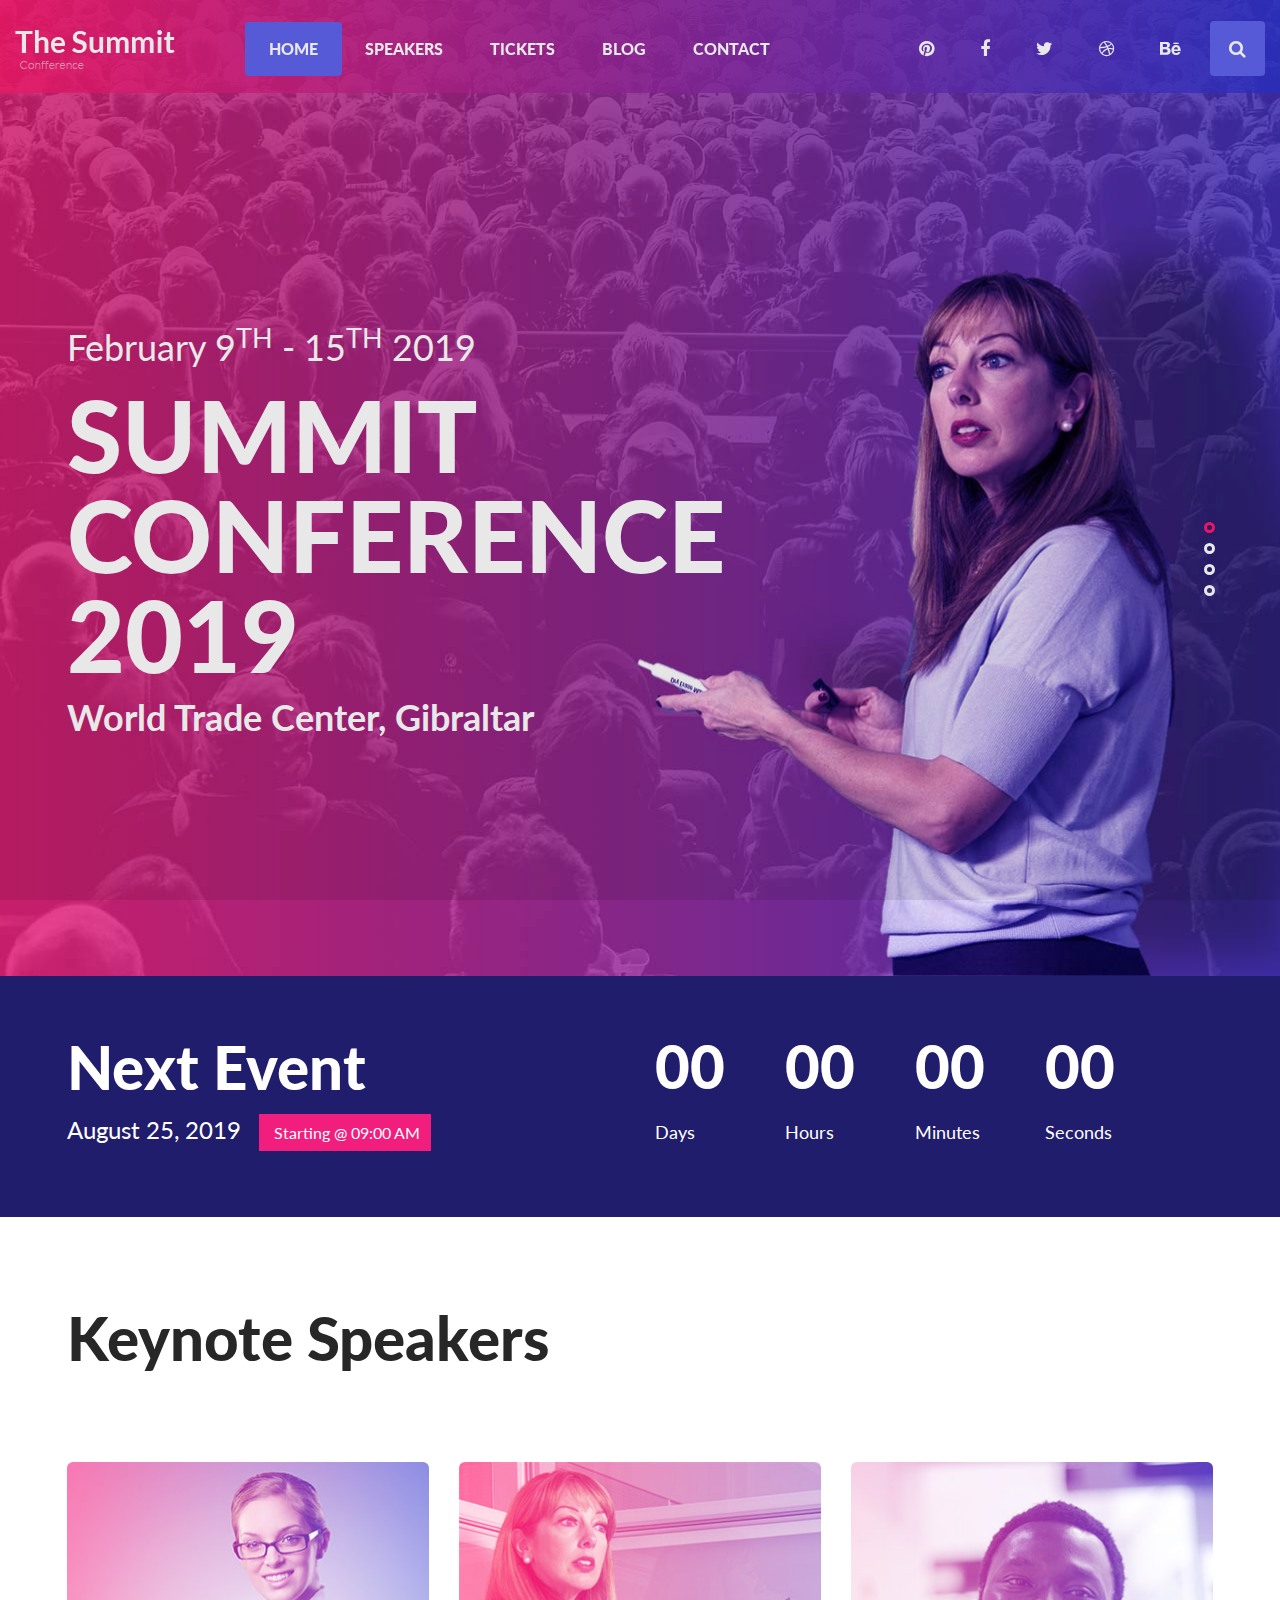
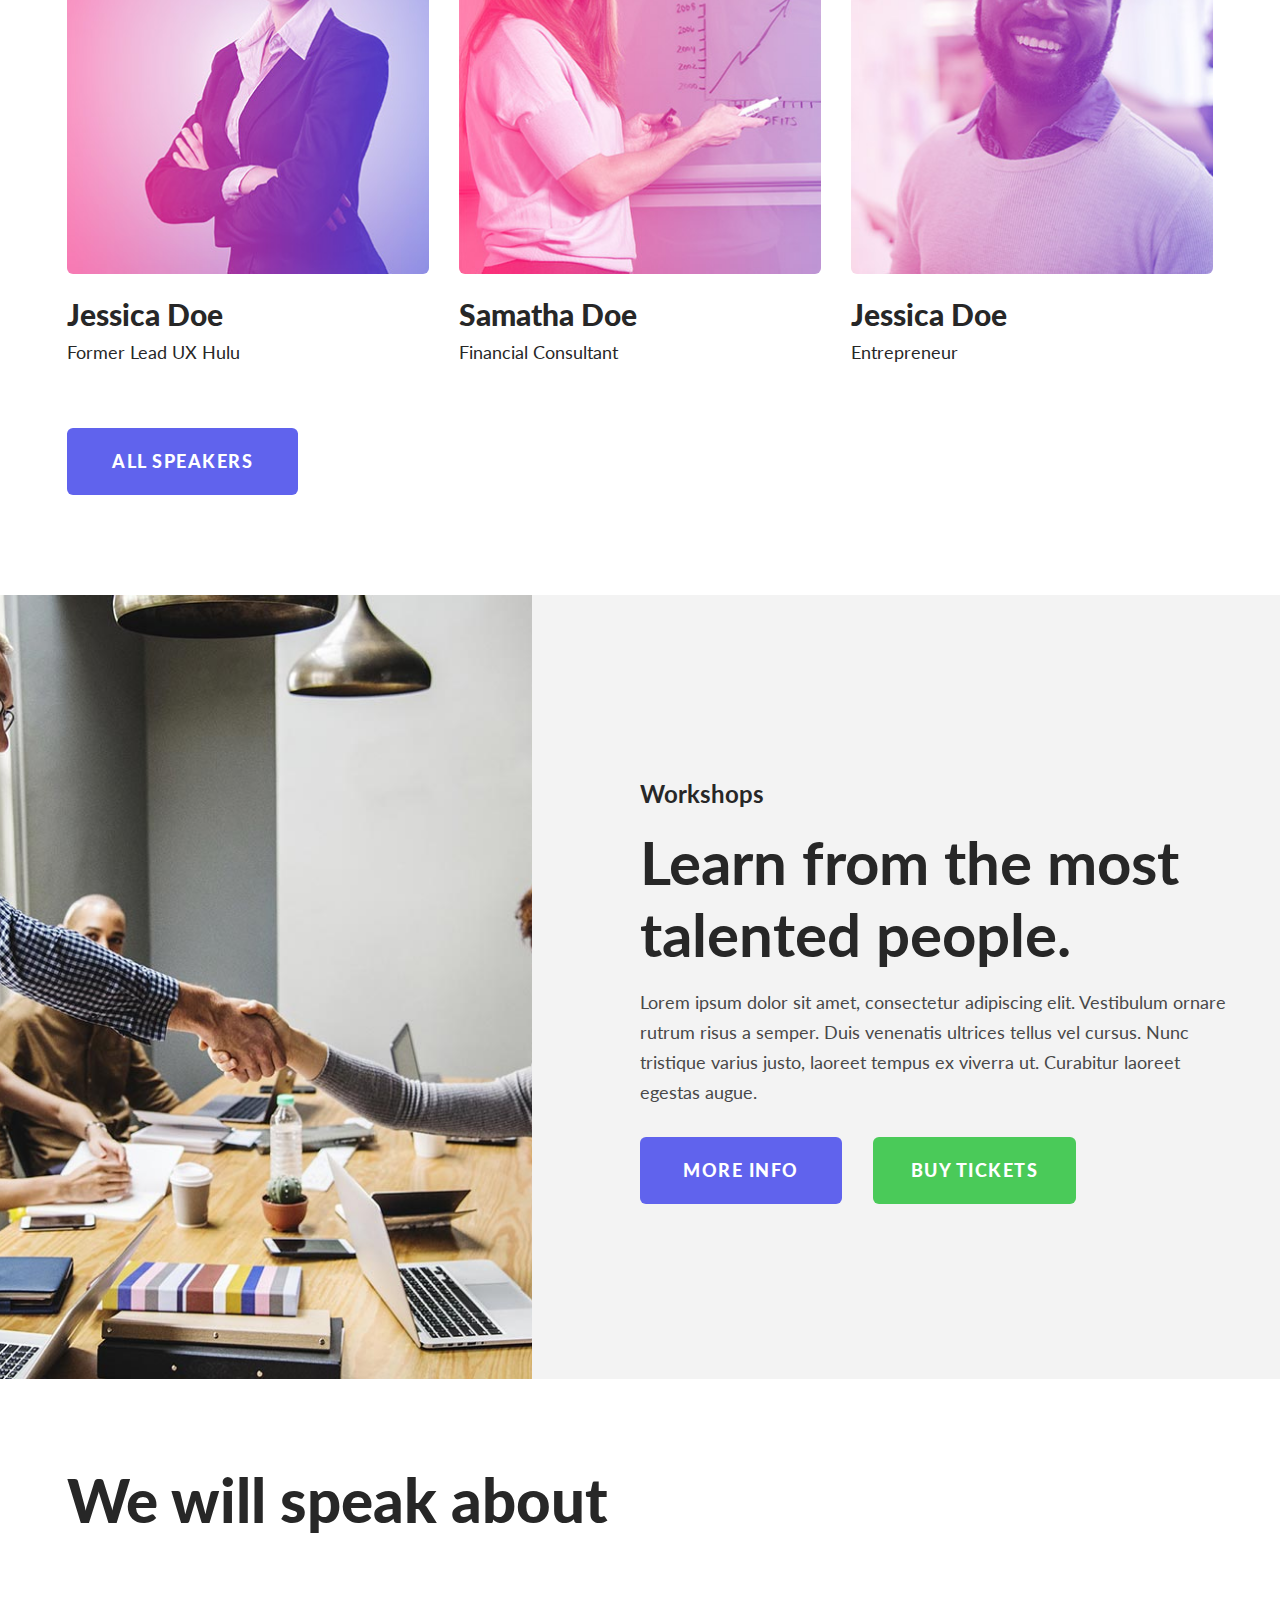
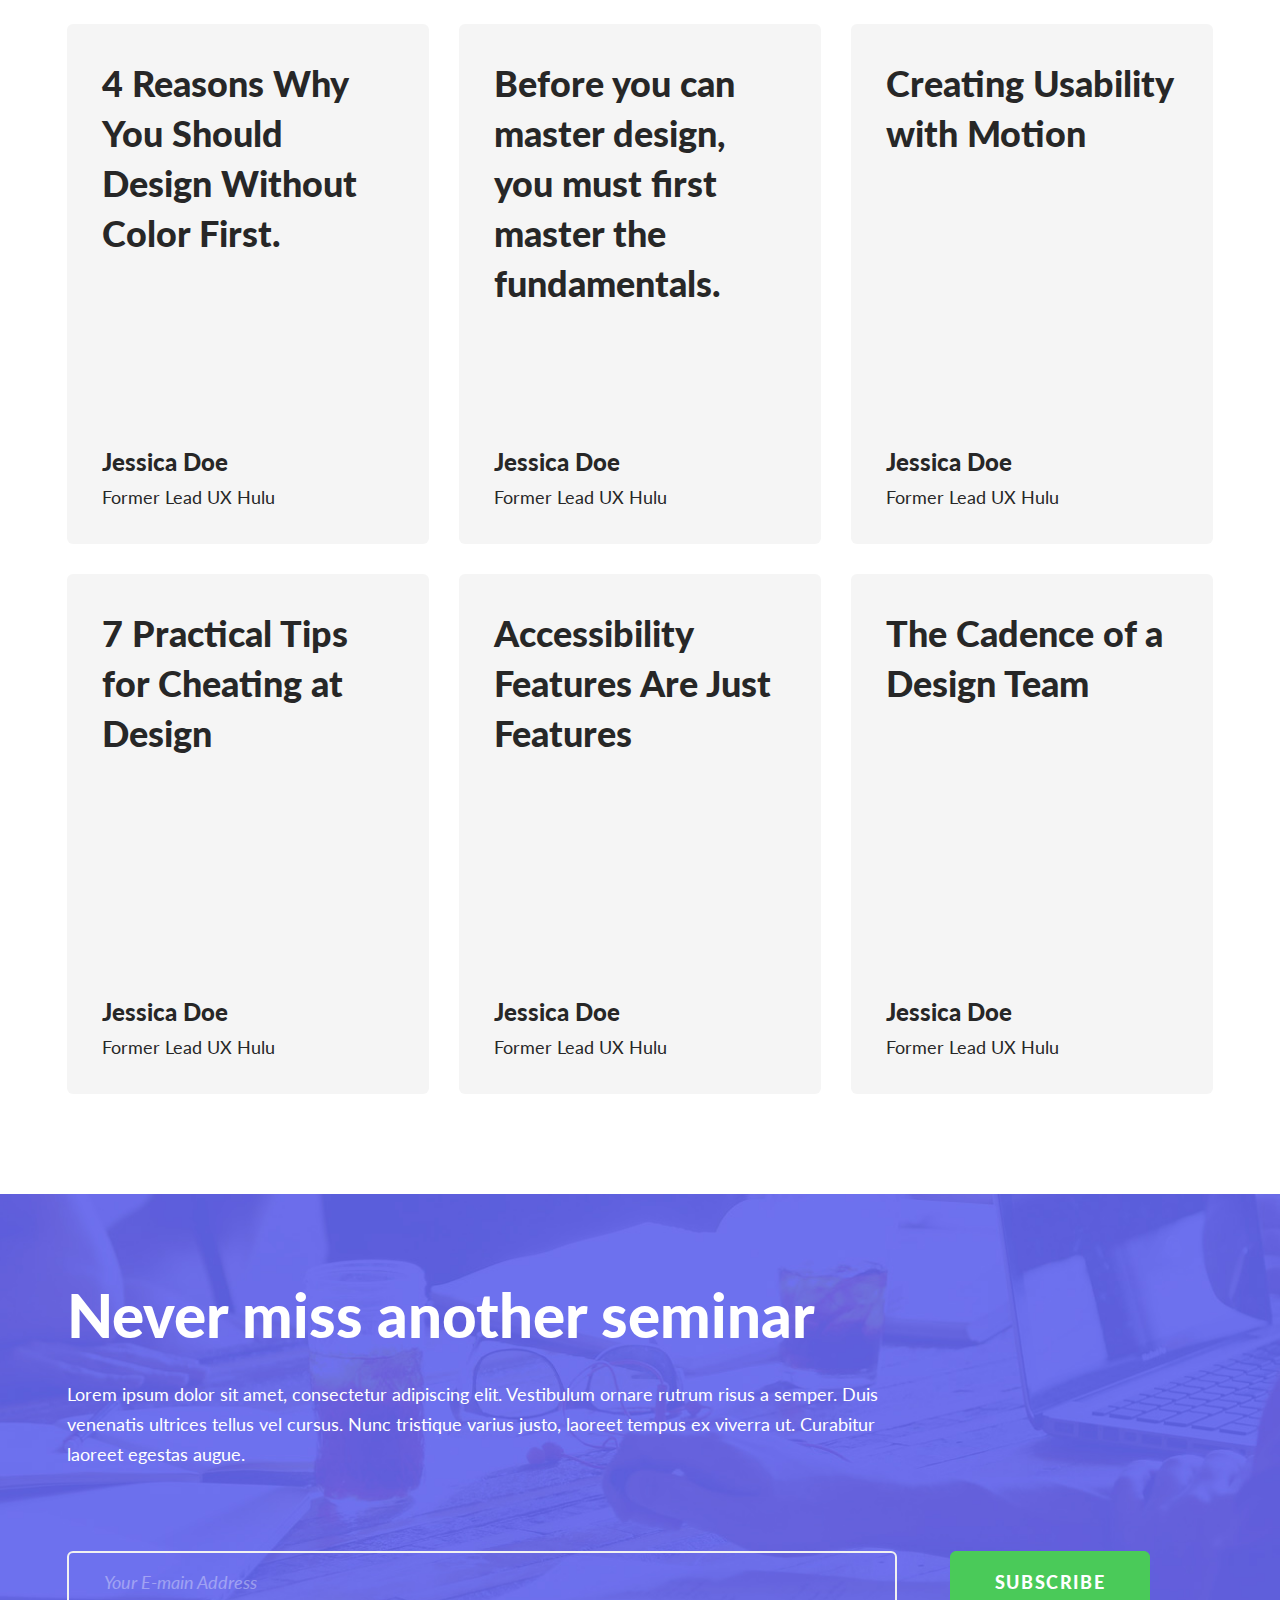
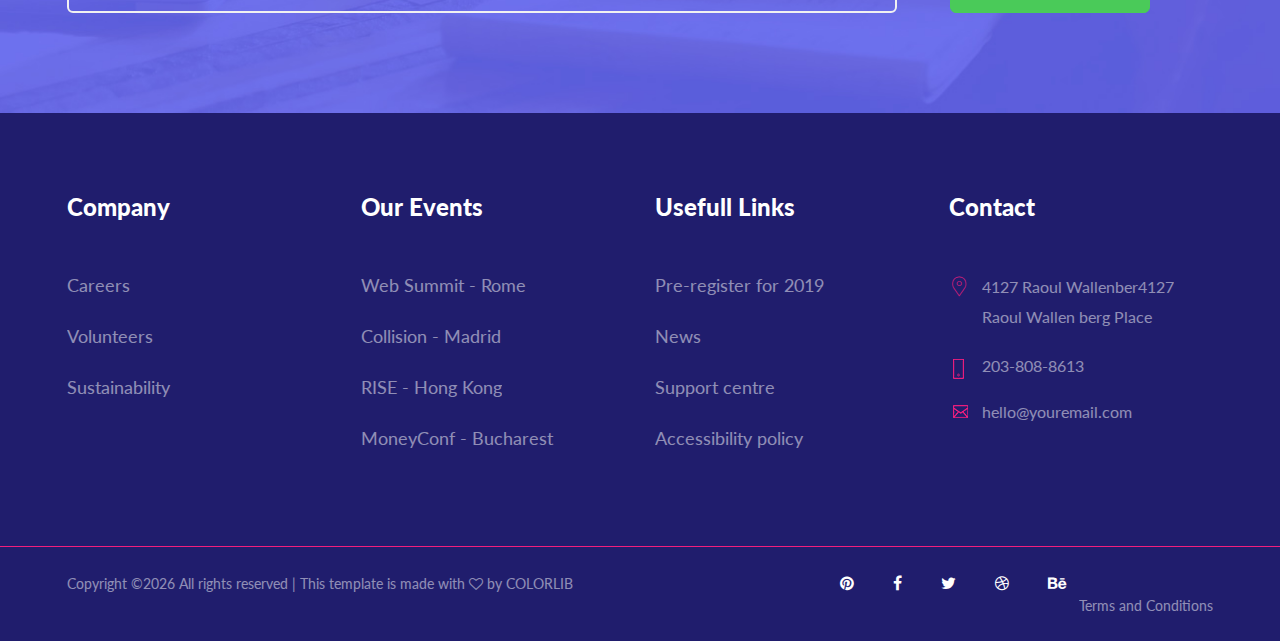
==== index.html @ a57afdd1 "initial commit" ====
<!DOCTYPE html>
<html lang="zxx">

<head>
    <meta charset="UTF-8">
    <meta name="description" content="The Summit Conference Template">
    <meta name="keywords" content="The Summit Conference, unica, creative, html">
    <meta name="viewport" content="width=device-width, initial-scale=1.0">
    <meta http-equiv="X-UA-Compatible" content="ie=edge">
    <title>The Summit Confference | Template</title>

    <!-- Google Font -->
    <link href="https://fonts.googleapis.com/css?family=Lato:100,300,400,700,900&display=swap" rel="stylesheet">

    <!-- Css Styles -->
    <link rel="stylesheet" href="css/bootstrap.min.css" type="text/css">
    <link rel="stylesheet" href="css/font-awesome.min.css" type="text/css">
    <link rel="stylesheet" href="css/flaticon.css" type="text/css">
    <link rel="stylesheet" href="css/owl.carousel.min.css" type="text/css">
    <link rel="stylesheet" href="css/slicknav.min.css" type="text/css">
    <link rel="stylesheet" href="css/style.css" type="text/css">
</head>

<body>
    <!-- Page Preloder -->
    <div id="preloder">
        <div class="loader"></div>
    </div>

    <!-- Header Section Begin -->
    <header class="header-section">
        <div class="container-fluid">
            <div class="row bg-overlay">
                <div class="header">
                    <div class="col-lg-12">
                        <div class="logo">
                            <a href="./index.html"><img src="img/logo.png" alt=""></a>
                        </div>
                        <div class="navigation mobile-menu">
                            <div class="main-menu">
                                <nav>
                                    <ul>
                                        <li><a class="active" href="./index.html">Home</a></li>
                                        <li><a href="./speakers.html">Speakers</a></li>
                                        <li><a href="./tickets.html">Tickets</a></li>
                                        <li><a href="./blog.html">Blog</a></li>
                                        <li><a href="./contact.html">Contact</a></li>
                                    </ul>
                                </nav>
                            </div>
                            <div class="top-social">
                                <a href="#"><i class="fa fa-pinterest"></i></a>
                                <a href="#"><i class="fa fa-facebook"></i></a>
                                <a href="#"><i class="fa fa-twitter"></i></a>
                                <a href="#"><i class="fa fa-dribbble"></i></a>
                                <a href="#"><i class="fa fa-behance"></i></a>
                                <a href="#" class="search-btn search-trigger"><i class="fa fa-search"></i></a>
                            </div>
                        </div>
                        <div id="mobile-menu-wrap"></div>
                    </div>
                </div>
            </div>
        </div>
    </header>
    <!-- Header End -->

    <!-- Search Bar Begin -->
    <section class="search-bar-wrap">
        <span class="search-close"><i class="fa fa-close"></i></span>
        <div class="search-bar-table">
            <div class="search-bar-tablecell">
                <div class="search-bar-inner">
                    <h2>Search</h2>
                    <form action="#">
                        <input type="search" placeholder="Type Keywords">
                        <button type="submit">Search</button>
                    </form>
                </div>
            </div>
        </div>
    </section>
    <!-- Search Bar End -->
    <!-- Hero Area Begin -->
    <div class="hero-section">
        <div class="hero-items owl-carousel">
            <div class="single-hero-item set-bg" data-setbg="img/slider/bg-1.jpg">
                <div class="container">
                    <div class="row">
                        <div class="col-lg-12">
                            <span>February 9<sup>TH</sup> - 15<sup>TH</sup> 2019 </span>
                            <h1>Summit<br />Conference<br />2019</h1>
                            <h2 class="f-bold">World Trade Center, Gibraltar</h2>
                        </div>
                    </div>
                </div>
            </div>
            <div class="single-hero-item set-bg" data-setbg="img/slider/bg-2.jpg">
                <div class="container">
                    <div class="row">
                        <div class="col-lg-12">
                            <span>February 9<sup>TH</sup> - 15<sup>TH</sup> 2019 </span>
                            <h1>Summit<br />Conference<br />2019</h1>
                            <h2 class="f-bold">World Trade Center, Gibraltar</h2>
                        </div>
                    </div>
                </div>
            </div>
            <div class="single-hero-item set-bg" data-setbg="img/slider/bg-3.jpg">
                <div class="container">
                    <div class="row">
                        <div class="col-lg-12">
                            <span>February 9<sup>TH</sup> - 15<sup>TH</sup> 2019 </span>
                            <h1>Summit<br />Conference<br />2019</h1>
                            <h2 class="f-bold">World Trade Center, Gibraltar</h2>
                        </div>
                    </div>
                </div>
            </div>
            <div class="single-hero-item set-bg" data-setbg="img/slider/bg-4.jpg">
                <div class="container">
                    <div class="row">
                        <div class="col-lg-12">
                            <span>February 9<sup>TH</sup> - 15<sup>TH</sup> 2019 </span>
                            <h1>Summit<br />Conference<br />2019</h1>
                            <h2 class="f-bold">World Trade Center, Gibraltar</h2>
                        </div>
                    </div>
                </div>
            </div>
        </div>
    </div>
    <!-- Hero Area End -->

    <!-- Event Counter Begin -->
    <section class="event-counter">
        <div class="container">
            <div class="row">
                <div class="col-lg-6">
                    <div class="event-name">
                        <h2>Next Event</h2>
                        <h4>August 25, 2019 <span>Starting @ 09:00 AM</span></h4>
                    </div>
                </div>
                <div class="col-lg-6">
                    <div class="countdown-timer" id="countdown">
                        <div class="cd-item">
                            <span>56</span>
                            <p>Days</p>
                        </div>
                        <div class="cd-item">
                            <span>12</span>
                            <p>Hours</p>
                        </div>
                        <div class="cd-item">
                            <span>40</span>
                            <p>Minutes</p>
                        </div>
                        <div class="cd-item">
                            <span>52</span>
                            <p>Seconds</p>
                        </div>
                    </div>
                </div>
            </div>
        </div>
    </section>
    <!-- Event Counter End -->

    <!-- Speaker Section Begin -->
    <section class="speaker-section spad">
        <div class="container">
            <div class="row">
                <div class="col-lg-12">
                    <div class="section-title">
                        <h2>Keynote Speakers</h2>
                    </div>
                </div>
            </div>
            <div class="row">
                <div class="col-lg-4 col-sm-6">
                    <div class="speakers-about">
                        <div class="speaker-img">
                            <img src="img/speaker-1.jpg" alt="">
                        </div>
                        <div class="speaker-text">
                            <h3>Jessica Doe <span>Former Lead UX Hulu</span></h3>
                        </div>
                    </div>
                </div>
                <div class="col-lg-4 col-sm-6">
                    <div class="speakers-about">
                        <div class="speaker-img">
                            <img src="img/speaker-2.jpg" alt="">
                        </div>
                        <div class="speaker-text">
                            <h3>Samatha Doe <span>Financial Consultant</span></h3>
                        </div>
                    </div>
                </div>
                <div class="col-lg-4 col-sm-6">
                    <div class="speakers-about">
                        <div class="speaker-img">
                            <img src="img/speaker-3.jpg" alt="">
                        </div>
                        <div class="speaker-text">
                            <h3>Jessica Doe <span>Entrepreneur</span></h3>
                        </div>
                    </div>
                </div>
            </div>
            <div class="row">
                <div class="col-lg-12 t-center">
                    <a href="#" class="primary-btn speaker-btn">ALL SPEAKERS</a>
                </div>
            </div>
        </div>
    </section>
    <!-- Speaker Section End -->

    <!-- Workshop Begin -->
    <section class="workshop-section">
        <div class="workshop-img set-bg" data-setbg="img/workshop.jpg"></div>
        <div class="container">
            <div class="row">
                <div class="col-lg-6 offset-lg-6">
                    <div class="workshop-text">
                        <h4>Workshops</h4>
                        <h2>Learn from the most<br />talented people.</h2>
                        <p>Lorem ipsum dolor sit amet, consectetur adipiscing elit. Vestibulum ornare rutrum risus a
                            semper. Duis venenatis ultrices tellus vel cursus. Nunc tristique varius justo, laoreet
                            tempus ex viverra ut. Curabitur laoreet egestas augue. </p>
                        <a href="#" class="more-info primary-btn">More Info</a>
                        <a href="#" class="buy-tickets primary-btn">Buy Tickets</a>
                    </div>
                </div>
            </div>
        </div>
    </section>
    <!-- Workshop End -->

    <!-- Speak About Section Begin -->
    <section class="speak-about spad">
        <div class="container">
            <div class="row">
                <div class="col-lg-12">
                    <div class="section-title">
                        <h2>We will speak about</h2>
                    </div>
                </div>
            </div>
            <div class="row">
                <div class="col-lg-4 col-md-6">
                    <div class="speak-text">
                        <h2>4 Reasons Why<br />You Should<br />Design Without<br />Color First.</h2>
                        <div class="speaker-name">
                            <h4>Jessica Doe <span>Former Lead UX Hulu</span></h4>
                        </div>
                    </div>
                </div>
                <div class="col-lg-4 col-md-6">
                    <div class="speak-text">
                        <h2>Before you can<br />master design,<br />you must first<br />master the<br />fundamentals.
                        </h2>
                        <div class="speaker-name">
                            <h4>Jessica Doe <span>Former Lead UX Hulu</span></h4>
                        </div>
                    </div>
                </div>
                <div class="col-lg-4 col-md-6">
                    <div class="speak-text">
                        <h2>Creating Usability<br />with Motion</h2>
                        <div class="speaker-name">
                            <h4>Jessica Doe <span>Former Lead UX Hulu</span></h4>
                        </div>
                    </div>
                </div>
                <div class="col-lg-4 col-md-6">
                    <div class="speak-text">
                        <h2>7 Practical Tips<br />for Cheating at<br />Design</h2>
                        <div class="speaker-name">
                            <h4>Jessica Doe <span>Former Lead UX Hulu</span></h4>
                        </div>
                    </div>
                </div>
                <div class="col-lg-4 col-md-6">
                    <div class="speak-text">
                        <h2>Accessibility<br />Features Are Just<br />Features</h2>
                        <div class="speaker-name">
                            <h4>Jessica Doe <span>Former Lead UX Hulu</span></h4>
                        </div>
                    </div>
                </div>
                <div class="col-lg-4 col-md-6">
                    <div class="speak-text">
                        <h2>The Cadence of a<br />Design Team</h2>
                        <div class="speaker-name">
                            <h4>Jessica Doe <span>Former Lead UX Hulu</span></h4>
                        </div>
                    </div>
                </div>
            </div>
        </div>
    </section>
    <!-- Speak About Section End -->

    <!-- Subscribe Form Begin -->
    <section class="subscribe-form set-bg spad" data-setbg="img/subs-bg.jpg">
        <div class="container">
            <div class="row">
                <div class="col-lg-9">
                    <div class="section-title">
                        <h2>Never miss another seminar</h2>
                    </div>
                    <p>Lorem ipsum dolor sit amet, consectetur adipiscing elit. Vestibulum ornare rutrum risus a semper.
                        Duis venenatis ultrices tellus vel cursus. Nunc tristique varius justo, laoreet tempus ex
                        viverra ut. Curabitur laoreet egestas augue. </p>
                </div>
                <div class="col-lg-12">
                    <form action="#" class="subs-form" method="post">
                        <input type="email" placeholder="Your E-main Address">
                        <button type="submit" class="submit-btn">subscribe</button>
                    </form>
                </div>
            </div>
        </div>
    </section>
    <!-- Subscribe Form End -->

    <!-- Footer Begin -->
    <footer class="footer-section">
        <div class="container">
            <div class="row pb-70">
                <div class="col-lg-3 col-md-6">
                    <div class="company-widget">
                        <h4>Company</h4>
                        <ul>
                            <li>Careers</li>
                            <li>Volunteers</li>
                            <li>Sustainability</li>
                        </ul>
                    </div>
                </div>
                <div class="col-lg-3 col-md-6">
                    <div class="event-widget">
                        <h4>Our Events</h4>
                        <ul>
                            <li>Web Summit - Rome</li>
                            <li>Collision - Madrid</li>
                            <li>RISE - Hong Kong</li>
                            <li>MoneyConf - Bucharest</li>
                        </ul>
                    </div>
                </div>
                <div class="col-lg-3 col-md-6">
                    <div class="links-widget">
                        <h4>Usefull Links</h4>
                        <ul>
                            <li>Pre-register for 2019</li>
                            <li>News</li>
                            <li>Support centre</li>
                            <li>Accessibility policy</li>
                        </ul>
                    </div>
                </div>
                <div class="col-lg-3 col-md-6">
                    <div class="contact-widget">
                        <h4>Contact</h4>
                        <ul>
                            <li><i class="flaticon-placeholder-3"></i> <span>4127 Raoul Wallenber4127 Raoul Wallen berg
                                    Place</span></li>
                            <li><img src="img/phone.png" alt=""> <span>203-808-8613</span></li>
                            <li><img src="img/envelop.png" alt=""> <span>hello@youremail.com</span></li>
                        </ul>
                    </div>
                </div>
            </div>
        </div>
        <div class="copyright-area">
            <div class="container">
                <div class="row">
                    <div class="col-lg-12">
                        <div class="copyright-text">
                            <div class="copyright"><!-- Link back to Colorlib can't be removed. Template is licensed under CC BY 3.0. -->
Copyright &copy;<script>document.write(new Date().getFullYear());</script> All rights reserved | This template is made with <i class="fa fa-heart-o" aria-hidden="true"></i> by <a href="https://colorlib.com" target="_blank">Colorlib</a>
<!-- Link back to Colorlib can't be removed. Template is licensed under CC BY 3.0. --></div>
                            <div class="footer-social">
                                <a href="#"><i class="fa fa-pinterest"></i></a>
                                <a href="#"><i class="fa fa-facebook"></i></a>
                                <a href="#"><i class="fa fa-twitter"></i></a>
                                <a href="#"><i class="fa fa-dribbble"></i></a>
                                <a href="#"><i class="fa fa-behance"></i></a>
                            </div>
                            <div class="term">Terms and Conditions</div>
                        </div>
                    </div>
                </div>
            </div>
        </div>
    </footer>
    <!-- Footer End -->
    
    <!-- Js Plugins -->
    <script src="js/jquery-3.3.1.min.js"></script>
    <script src="js/bootstrap.min.js"></script>
    <script src="js/jquery.slicknav.js"></script>
    <script src="js/owl.carousel.min.js"></script>
    <script src="js/circle-progress.min.js"></script>
    <script src="js/jquery.countdown.min.js"></script>
    <script src="js/main.js"></script>
</body>

</html>
---- css/flaticon.css ----
/*
  	Flaticon icon font: Flaticon
  	Creation date: 22/06/2016 15:41
  	*/

@font-face {
  font-family: "Flaticon";
  src: url("../fonts/Flaticon.eot");
  src: url("../fonts/Flaticon.eot?#iefix") format("embedded-opentype"),
       url("../fonts/Flaticon.woff") format("woff"),
       url("../fonts/Flaticon.ttf") format("truetype"),
       url("../fonts/Flaticon.svg#Flaticon") format("svg");
  font-weight: normal;
  font-style: normal;
}

@media screen and (-webkit-min-device-pixel-ratio:0) {
  @font-face {
    font-family: "Flaticon";
    src: url("../fonts/Flaticon.svg#Flaticon") format("svg");
  }
}

[class^="flaticon-"]:before, [class*=" flaticon-"]:before,
[class^="flaticon-"]:after, [class*=" flaticon-"]:after {   
  font-family: Flaticon;
        font-size: 20px;
font-style: normal;
margin-left: 0;
}

.flaticon-add:before { content: "\f100"; }
.flaticon-add-1:before { content: "\f101"; }
.flaticon-add-2:before { content: "\f102"; }
.flaticon-add-3:before { content: "\f103"; }
.flaticon-agenda:before { content: "\f104"; }
.flaticon-alarm:before { content: "\f105"; }
.flaticon-alarm-1:before { content: "\f106"; }
.flaticon-alarm-clock:before { content: "\f107"; }
.flaticon-alarm-clock-1:before { content: "\f108"; }
.flaticon-albums:before { content: "\f109"; }
.flaticon-app:before { content: "\f10a"; }
.flaticon-archive:before { content: "\f10b"; }
.flaticon-archive-1:before { content: "\f10c"; }
.flaticon-archive-2:before { content: "\f10d"; }
.flaticon-archive-3:before { content: "\f10e"; }
.flaticon-attachment:before { content: "\f10f"; }
.flaticon-back:before { content: "\f110"; }
.flaticon-battery:before { content: "\f111"; }
.flaticon-battery-1:before { content: "\f112"; }
.flaticon-battery-2:before { content: "\f113"; }
.flaticon-battery-3:before { content: "\f114"; }
.flaticon-battery-4:before { content: "\f115"; }
.flaticon-battery-5:before { content: "\f116"; }
.flaticon-battery-6:before { content: "\f117"; }
.flaticon-battery-7:before { content: "\f118"; }
.flaticon-battery-8:before { content: "\f119"; }
.flaticon-battery-9:before { content: "\f11a"; }
.flaticon-binoculars:before { content: "\f11b"; }
.flaticon-blueprint:before { content: "\f11c"; }
.flaticon-bluetooth:before { content: "\f11d"; }
.flaticon-bluetooth-1:before { content: "\f11e"; }
.flaticon-bookmark:before { content: "\f11f"; }
.flaticon-bookmark-1:before { content: "\f120"; }
.flaticon-briefcase:before { content: "\f121"; }
.flaticon-broken-link:before { content: "\f122"; }
.flaticon-calculator:before { content: "\f123"; }
.flaticon-calculator-1:before { content: "\f124"; }
.flaticon-calendar:before { content: "\f125"; }
.flaticon-calendar-1:before { content: "\f126"; }
.flaticon-calendar-2:before { content: "\f127"; }
.flaticon-calendar-3:before { content: "\f128"; }
.flaticon-calendar-4:before { content: "\f129"; }
.flaticon-calendar-5:before { content: "\f12a"; }
.flaticon-calendar-6:before { content: "\f12b"; }
.flaticon-calendar-7:before { content: "\f12c"; }
.flaticon-checked:before { content: "\f12d"; }
.flaticon-checked-1:before { content: "\f12e"; }
.flaticon-clock:before { content: "\f12f"; }
.flaticon-clock-1:before { content: "\f130"; }
.flaticon-close:before { content: "\f131"; }
.flaticon-cloud:before { content: "\f132"; }
.flaticon-cloud-computing:before { content: "\f133"; }
.flaticon-cloud-computing-1:before { content: "\f134"; }
.flaticon-cloud-computing-2:before { content: "\f135"; }
.flaticon-cloud-computing-3:before { content: "\f136"; }
.flaticon-cloud-computing-4:before { content: "\f137"; }
.flaticon-cloud-computing-5:before { content: "\f138"; }
.flaticon-command:before { content: "\f139"; }
.flaticon-compact-disc:before { content: "\f13a"; }
.flaticon-compact-disc-1:before { content: "\f13b"; }
.flaticon-compact-disc-2:before { content: "\f13c"; }
.flaticon-compass:before { content: "\f13d"; }
.flaticon-compose:before { content: "\f13e"; }
.flaticon-controls:before { content: "\f13f"; }
.flaticon-controls-1:before { content: "\f140"; }
.flaticon-controls-2:before { content: "\f141"; }
.flaticon-controls-3:before { content: "\f142"; }
.flaticon-controls-4:before { content: "\f143"; }
.flaticon-controls-5:before { content: "\f144"; }
.flaticon-controls-6:before { content: "\f145"; }
.flaticon-controls-7:before { content: "\f146"; }
.flaticon-controls-8:before { content: "\f147"; }
.flaticon-controls-9:before { content: "\f148"; }
.flaticon-database:before { content: "\f149"; }
.flaticon-database-1:before { content: "\f14a"; }
.flaticon-database-2:before { content: "\f14b"; }
.flaticon-database-3:before { content: "\f14c"; }
.flaticon-diamond:before { content: "\f14d"; }
.flaticon-diploma:before { content: "\f14e"; }
.flaticon-dislike:before { content: "\f14f"; }
.flaticon-dislike-1:before { content: "\f150"; }
.flaticon-divide:before { content: "\f151"; }
.flaticon-divide-1:before { content: "\f152"; }
.flaticon-division:before { content: "\f153"; }
.flaticon-document:before { content: "\f154"; }
.flaticon-download:before { content: "\f155"; }
.flaticon-edit:before { content: "\f156"; }
.flaticon-edit-1:before { content: "\f157"; }
.flaticon-eject:before { content: "\f158"; }
.flaticon-eject-1:before { content: "\f159"; }
.flaticon-equal:before { content: "\f15a"; }
.flaticon-equal-1:before { content: "\f15b"; }
.flaticon-equal-2:before { content: "\f15c"; }
.flaticon-error:before { content: "\f15d"; }
.flaticon-exit:before { content: "\f15e"; }
.flaticon-exit-1:before { content: "\f15f"; }
.flaticon-exit-2:before { content: "\f160"; }
.flaticon-eyeglasses:before { content: "\f161"; }
.flaticon-fast-forward:before { content: "\f162"; }
.flaticon-fast-forward-1:before { content: "\f163"; }
.flaticon-fax:before { content: "\f164"; }
.flaticon-file:before { content: "\f165"; }
.flaticon-file-1:before { content: "\f166"; }
.flaticon-file-2:before { content: "\f167"; }
.flaticon-film:before { content: "\f168"; }
.flaticon-fingerprint:before { content: "\f169"; }
.flaticon-flag:before { content: "\f16a"; }
.flaticon-flag-1:before { content: "\f16b"; }
.flaticon-flag-2:before { content: "\f16c"; }
.flaticon-flag-3:before { content: "\f16d"; }
.flaticon-flag-4:before { content: "\f16e"; }
.flaticon-focus:before { content: "\f16f"; }
.flaticon-folder:before { content: "\f170"; }
.flaticon-folder-1:before { content: "\f171"; }
.flaticon-folder-10:before { content: "\f172"; }
.flaticon-folder-11:before { content: "\f173"; }
.flaticon-folder-12:before { content: "\f174"; }
.flaticon-folder-13:before { content: "\f175"; }
.flaticon-folder-14:before { content: "\f176"; }
.flaticon-folder-15:before { content: "\f177"; }
.flaticon-folder-16:before { content: "\f178"; }
.flaticon-folder-17:before { content: "\f179"; }
.flaticon-folder-18:before { content: "\f17a"; }
.flaticon-folder-19:before { content: "\f17b"; }
.flaticon-folder-2:before { content: "\f17c"; }
.flaticon-folder-3:before { content: "\f17d"; }
.flaticon-folder-4:before { content: "\f17e"; }
.flaticon-folder-5:before { content: "\f17f"; }
.flaticon-folder-6:before { content: "\f180"; }
.flaticon-folder-7:before { content: "\f181"; }
.flaticon-folder-8:before { content: "\f182"; }
.flaticon-folder-9:before { content: "\f183"; }
.flaticon-forbidden:before { content: "\f184"; }
.flaticon-funnel:before { content: "\f185"; }
.flaticon-garbage:before { content: "\f186"; }
.flaticon-garbage-1:before { content: "\f187"; }
.flaticon-garbage-2:before { content: "\f188"; }
.flaticon-gift:before { content: "\f189"; }
.flaticon-help:before { content: "\f18a"; }
.flaticon-hide:before { content: "\f18b"; }
.flaticon-hold:before { content: "\f18c"; }
.flaticon-home:before { content: "\f18d"; }
.flaticon-home-1:before { content: "\f18e"; }
.flaticon-home-2:before { content: "\f18f"; }
.flaticon-hourglass:before { content: "\f190"; }
.flaticon-hourglass-1:before { content: "\f191"; }
.flaticon-hourglass-2:before { content: "\f192"; }
.flaticon-hourglass-3:before { content: "\f193"; }
.flaticon-house:before { content: "\f194"; }
.flaticon-id-card:before { content: "\f195"; }
.flaticon-id-card-1:before { content: "\f196"; }
.flaticon-id-card-2:before { content: "\f197"; }
.flaticon-id-card-3:before { content: "\f198"; }
.flaticon-id-card-4:before { content: "\f199"; }
.flaticon-id-card-5:before { content: "\f19a"; }
.flaticon-idea:before { content: "\f19b"; }
.flaticon-incoming:before { content: "\f19c"; }
.flaticon-infinity:before { content: "\f19d"; }
.flaticon-info:before { content: "\f19e"; }
.flaticon-internet:before { content: "\f19f"; }
.flaticon-key:before { content: "\f1a0"; }
.flaticon-lamp:before { content: "\f1a1"; }
.flaticon-layers:before { content: "\f1a2"; }
.flaticon-layers-1:before { content: "\f1a3"; }
.flaticon-like:before { content: "\f1a4"; }
.flaticon-like-1:before { content: "\f1a5"; }
.flaticon-like-2:before { content: "\f1a6"; }
.flaticon-link:before { content: "\f1a7"; }
.flaticon-list:before { content: "\f1a8"; }
.flaticon-list-1:before { content: "\f1a9"; }
.flaticon-lock:before { content: "\f1aa"; }
.flaticon-lock-1:before { content: "\f1ab"; }
.flaticon-locked:before { content: "\f1ac"; }
.flaticon-locked-1:before { content: "\f1ad"; }
.flaticon-locked-2:before { content: "\f1ae"; }
.flaticon-locked-3:before { content: "\f1af"; }
.flaticon-locked-4:before { content: "\f1b0"; }
.flaticon-locked-5:before { content: "\f1b1"; }
.flaticon-locked-6:before { content: "\f1b2"; }
.flaticon-login:before { content: "\f1b3"; }
.flaticon-magic-wand:before { content: "\f1b4"; }
.flaticon-magnet:before { content: "\f1b5"; }
.flaticon-magnet-1:before { content: "\f1b6"; }
.flaticon-magnet-2:before { content: "\f1b7"; }
.flaticon-map:before { content: "\f1b8"; }
.flaticon-map-1:before { content: "\f1b9"; }
.flaticon-map-2:before { content: "\f1ba"; }
.flaticon-map-location:before { content: "\f1bb"; }
.flaticon-megaphone:before { content: "\f1bc"; }
.flaticon-megaphone-1:before { content: "\f1bd"; }
.flaticon-menu:before { content: "\f1be"; }
.flaticon-menu-1:before { content: "\f1bf"; }
.flaticon-menu-2:before { content: "\f1c0"; }
.flaticon-menu-3:before { content: "\f1c1"; }
.flaticon-menu-4:before { content: "\f1c2"; }
.flaticon-microphone:before { content: "\f1c3"; }
.flaticon-microphone-1:before { content: "\f1c4"; }
.flaticon-minus:before { content: "\f1c5"; }
.flaticon-minus-1:before { content: "\f1c6"; }
.flaticon-more:before { content: "\f1c7"; }
.flaticon-more-1:before { content: "\f1c8"; }
.flaticon-more-2:before { content: "\f1c9"; }
.flaticon-multiply:before { content: "\f1ca"; }
.flaticon-multiply-1:before { content: "\f1cb"; }
.flaticon-music-player:before { content: "\f1cc"; }
.flaticon-music-player-1:before { content: "\f1cd"; }
.flaticon-music-player-2:before { content: "\f1ce"; }
.flaticon-music-player-3:before { content: "\f1cf"; }
.flaticon-mute:before { content: "\f1d0"; }
.flaticon-muted:before { content: "\f1d1"; }
.flaticon-navigation:before { content: "\f1d2"; }
.flaticon-navigation-1:before { content: "\f1d3"; }
.flaticon-network:before { content: "\f1d4"; }
.flaticon-newspaper:before { content: "\f1d5"; }
.flaticon-next:before { content: "\f1d6"; }
.flaticon-note:before { content: "\f1d7"; }
.flaticon-notebook:before { content: "\f1d8"; }
.flaticon-notebook-1:before { content: "\f1d9"; }
.flaticon-notebook-2:before { content: "\f1da"; }
.flaticon-notebook-3:before { content: "\f1db"; }
.flaticon-notebook-4:before { content: "\f1dc"; }
.flaticon-notebook-5:before { content: "\f1dd"; }
.flaticon-notepad:before { content: "\f1de"; }
.flaticon-notepad-1:before { content: "\f1df"; }
.flaticon-notepad-2:before { content: "\f1e0"; }
.flaticon-notification:before { content: "\f1e1"; }
.flaticon-paper-plane:before { content: "\f1e2"; }
.flaticon-paper-plane-1:before { content: "\f1e3"; }
.flaticon-pause:before { content: "\f1e4"; }
.flaticon-pause-1:before { content: "\f1e5"; }
.flaticon-percent:before { content: "\f1e6"; }
.flaticon-percent-1:before { content: "\f1e7"; }
.flaticon-perspective:before { content: "\f1e8"; }
.flaticon-photo-camera:before { content: "\f1e9"; }
.flaticon-photo-camera-1:before { content: "\f1ea"; }
.flaticon-photos:before { content: "\f1eb"; }
.flaticon-picture:before { content: "\f1ec"; }
.flaticon-picture-1:before { content: "\f1ed"; }
.flaticon-picture-2:before { content: "\f1ee"; }
.flaticon-pin:before { content: "\f1ef"; }
.flaticon-placeholder:before { content: "\f1f0"; }
.flaticon-placeholder-1:before { content: "\f1f1"; }
.flaticon-placeholder-2:before { content: "\f1f2"; }
.flaticon-placeholder-3:before { content: "\f1f3"; }
.flaticon-placeholders:before { content: "\f1f4"; }
.flaticon-play-button:before { content: "\f1f5"; }
.flaticon-play-button-1:before { content: "\f1f6"; }
.flaticon-plus:before { content: "\f1f7"; }
.flaticon-power:before { content: "\f1f8"; }
.flaticon-previous:before { content: "\f1f9"; }
.flaticon-price-tag:before { content: "\f1fa"; }
.flaticon-print:before { content: "\f1fb"; }
.flaticon-push-pin:before { content: "\f1fc"; }
.flaticon-radar:before { content: "\f1fd"; }
.flaticon-reading:before { content: "\f1fe"; }
.flaticon-record:before { content: "\f1ff"; }
.flaticon-repeat:before { content: "\f200"; }
.flaticon-repeat-1:before { content: "\f201"; }
.flaticon-restart:before { content: "\f202"; }
.flaticon-resume:before { content: "\f203"; }
.flaticon-rewind:before { content: "\f204"; }
.flaticon-rewind-1:before { content: "\f205"; }
.flaticon-route:before { content: "\f206"; }
.flaticon-save:before { content: "\f207"; }
.flaticon-search:before { content: "\f208"; }
.flaticon-search-1:before { content: "\f209"; }
.flaticon-send:before { content: "\f20a"; }
.flaticon-server:before { content: "\f20b"; }
.flaticon-server-1:before { content: "\f20c"; }
.flaticon-server-2:before { content: "\f20d"; }
.flaticon-server-3:before { content: "\f20e"; }
.flaticon-settings:before { content: "\f20f"; }
.flaticon-settings-1:before { content: "\f210"; }
.flaticon-settings-2:before { content: "\f211"; }
.flaticon-settings-3:before { content: "\f212"; }
.flaticon-settings-4:before { content: "\f213"; }
.flaticon-settings-5:before { content: "\f214"; }
.flaticon-settings-6:before { content: "\f215"; }
.flaticon-settings-7:before { content: "\f216"; }
.flaticon-settings-8:before { content: "\f217"; }
.flaticon-settings-9:before { content: "\f218"; }
.flaticon-share:before { content: "\f219"; }
.flaticon-share-1:before { content: "\f21a"; }
.flaticon-share-2:before { content: "\f21b"; }
.flaticon-shuffle:before { content: "\f21c"; }
.flaticon-shuffle-1:before { content: "\f21d"; }
.flaticon-shutdown:before { content: "\f21e"; }
.flaticon-sign:before { content: "\f21f"; }
.flaticon-sign-1:before { content: "\f220"; }
.flaticon-skip:before { content: "\f221"; }
.flaticon-smartphone:before { content: "\f222"; }
.flaticon-smartphone-1:before { content: "\f223"; }
.flaticon-smartphone-10:before { content: "\f224"; }
.flaticon-smartphone-11:before { content: "\f225"; }
.flaticon-smartphone-2:before { content: "\f226"; }
.flaticon-smartphone-3:before { content: "\f227"; }
.flaticon-smartphone-4:before { content: "\f228"; }
.flaticon-smartphone-5:before { content: "\f229"; }
.flaticon-smartphone-6:before { content: "\f22a"; }
.flaticon-smartphone-7:before { content: "\f22b"; }
.flaticon-smartphone-8:before { content: "\f22c"; }
.flaticon-smartphone-9:before { content: "\f22d"; }
.flaticon-speaker:before { content: "\f22e"; }
.flaticon-speaker-1:before { content: "\f22f"; }
.flaticon-speaker-2:before { content: "\f230"; }
.flaticon-speaker-3:before { content: "\f231"; }
.flaticon-speaker-4:before { content: "\f232"; }
.flaticon-speaker-5:before { content: "\f233"; }
.flaticon-speaker-6:before { content: "\f234"; }
.flaticon-speaker-7:before { content: "\f235"; }
.flaticon-speaker-8:before { content: "\f236"; }
.flaticon-spotlight:before { content: "\f237"; }
.flaticon-star:before { content: "\f238"; }
.flaticon-star-1:before { content: "\f239"; }
.flaticon-stop:before { content: "\f23a"; }
.flaticon-stop-1:before { content: "\f23b"; }
.flaticon-stopwatch:before { content: "\f23c"; }
.flaticon-stopwatch-1:before { content: "\f23d"; }
.flaticon-stopwatch-2:before { content: "\f23e"; }
.flaticon-stopwatch-3:before { content: "\f23f"; }
.flaticon-stopwatch-4:before { content: "\f240"; }
.flaticon-street:before { content: "\f241"; }
.flaticon-street-1:before { content: "\f242"; }
.flaticon-substract:before { content: "\f243"; }
.flaticon-substract-1:before { content: "\f244"; }
.flaticon-success:before { content: "\f245"; }
.flaticon-switch:before { content: "\f246"; }
.flaticon-switch-1:before { content: "\f247"; }
.flaticon-switch-2:before { content: "\f248"; }
.flaticon-switch-3:before { content: "\f249"; }
.flaticon-switch-4:before { content: "\f24a"; }
.flaticon-switch-5:before { content: "\f24b"; }
.flaticon-switch-6:before { content: "\f24c"; }
.flaticon-switch-7:before { content: "\f24d"; }
.flaticon-tabs:before { content: "\f24e"; }
.flaticon-tabs-1:before { content: "\f24f"; }
.flaticon-target:before { content: "\f250"; }
.flaticon-television:before { content: "\f251"; }
.flaticon-television-1:before { content: "\f252"; }
.flaticon-time:before { content: "\f253"; }
.flaticon-trash:before { content: "\f254"; }
.flaticon-umbrella:before { content: "\f255"; }
.flaticon-unlink:before { content: "\f256"; }
.flaticon-unlocked:before { content: "\f257"; }
.flaticon-unlocked-1:before { content: "\f258"; }
.flaticon-unlocked-2:before { content: "\f259"; }
.flaticon-upload:before { content: "\f25a"; }
.flaticon-user:before { content: "\f25b"; }
.flaticon-user-1:before { content: "\f25c"; }
.flaticon-user-2:before { content: "\f25d"; }
.flaticon-user-3:before { content: "\f25e"; }
.flaticon-user-4:before { content: "\f25f"; }
.flaticon-user-5:before { content: "\f260"; }
.flaticon-user-6:before { content: "\f261"; }
.flaticon-user-7:before { content: "\f262"; }
.flaticon-users:before { content: "\f263"; }
.flaticon-users-1:before { content: "\f264"; }
.flaticon-video-camera:before { content: "\f265"; }
.flaticon-video-camera-1:before { content: "\f266"; }
.flaticon-video-player:before { content: "\f267"; }
.flaticon-video-player-1:before { content: "\f268"; }
.flaticon-video-player-2:before { content: "\f269"; }
.flaticon-view:before { content: "\f26a"; }
.flaticon-view-1:before { content: "\f26b"; }
.flaticon-view-2:before { content: "\f26c"; }
.flaticon-volume-control:before { content: "\f26d"; }
.flaticon-volume-control-1:before { content: "\f26e"; }
.flaticon-warning:before { content: "\f26f"; }
.flaticon-wifi:before { content: "\f270"; }
.flaticon-wifi-1:before { content: "\f271"; }
.flaticon-windows:before { content: "\f272"; }
.flaticon-windows-1:before { content: "\f273"; }
.flaticon-windows-2:before { content: "\f274"; }
.flaticon-windows-3:before { content: "\f275"; }
.flaticon-windows-4:before { content: "\f276"; }
.flaticon-wireless-internet:before { content: "\f277"; }
.flaticon-worldwide:before { content: "\f278"; }
.flaticon-worldwide-1:before { content: "\f279"; }
.flaticon-zoom-in:before { content: "\f27a"; }
.flaticon-zoom-out:before { content: "\f27b"; }
---- css/style.css ----
/* =================================
------------------------------------
  The Summit Conference
  Version: 1.0
 ------------------------------------
 ====================================*/


/*----------------------------------------*/
/* Template default CSS
/*----------------------------------------*/

html,
body {
	height: 100%;
	font-family: "Lato", sans-serif;
	-webkit-font-smoothing: antialiased;
	font-smoothing: antialiased;
	background: none;
}

h1,
h2,
h3,
h4,
h5,
h6 {
	margin: 0;
	color: #111111;
	font-weight: 600;
}

h1 {
	font-size: 70px;
}

h2 {
	font-size: 36px;
}

h3 {
	font-size: 30px;
}

h4 {
	font-size: 24px;
}

h5 {
	font-size: 18px;
}

h6 {
	font-size: 16px;
}

p {
	font-size: 16px;
	color: #484848;
	font-weight: 400;
	line-height: 30px;
	margin: 0 0 15px 0;
}

img {
	max-width: 100%;
}

input:focus,
select:focus,
button:focus,
textarea:focus {
	outline: none;
}

a:hover,
a:focus {
	text-decoration: none;
	outline: none;
	color: #fff;
}

ul,
ol {
	padding: 0;
	margin: 0;
}

/*---------------------
  Helper CSS
-----------------------*/

.section-title {
	margin-bottom: 88px;
}

.section-title h2 {
	color: #272727;
	font-size: 60px;
	font-weight: 900;
}

.set-bg {
	background-repeat: no-repeat;
	background-size: cover;
	background-position: top center;
}

.spad {
	padding-top: 100px;
	padding-bottom: 100px;
}

.pb-70 {
	padding-bottom: 70px;
}

.text-white h1,
.text-white h2,
.text-white h3,
.text-white h4,
.text-white h5,
.text-white h6,
.text-white p,
.text-white span,
.text-white li,
.text-white a {
	color: #fff;
}

/* buttons */

.primary-btn {
	display: inline-block;
	font-size: 18px;
	font-weight: 900;
	padding: 20px 45px;
	color: #fff;
	background: #6063ED;
	letter-spacing: 1.5px;
	text-transform: uppercase;
	border-radius: 6px;
}

.submit-btn {
	border: 1px solid #4ACA59;
	background: #4ACA59;
	color: #fff;
	font-size: 18px;
	text-transform: uppercase;
	font-weight: 900;
	letter-spacing: 1.6px;
	height: 62px;
	width: 200px;
	border-radius: 6px;
	cursor: pointer;
}

/* Preloder */

#preloder {
	position: fixed;
	width: 100%;
	height: 100%;
	top: 0;
	left: 0;
	z-index: 999999;
	background: #000;
}

.loader {
	width: 40px;
	height: 40px;
	position: absolute;
	top: 50%;
	left: 50%;
	margin-top: -13px;
	margin-left: -13px;
	border-radius: 60px;
	animation: loader 0.8s linear infinite;
	-webkit-animation: loader 0.8s linear infinite;
}

@keyframes loader {
	0% {
		-webkit-transform: rotate(0deg);
		transform: rotate(0deg);
		border: 4px solid #f44336;
		border-left-color: transparent;
	}
	50% {
		-webkit-transform: rotate(180deg);
		transform: rotate(180deg);
		border: 4px solid #673ab7;
		border-left-color: transparent;
	}
	100% {
		-webkit-transform: rotate(360deg);
		transform: rotate(360deg);
		border: 4px solid #f44336;
		border-left-color: transparent;
	}
}

@-webkit-keyframes loader {
	0% {
		-webkit-transform: rotate(0deg);
		border: 4px solid #f44336;
		border-left-color: transparent;
	}
	50% {
		-webkit-transform: rotate(180deg);
		border: 4px solid #673ab7;
		border-left-color: transparent;
	}
	100% {
		-webkit-transform: rotate(360deg);
		border: 4px solid #f44336;
		border-left-color: transparent;
	}
}

.el-title {
	margin-bottom: 75px;
}

.element {
	margin-bottom: 100px;
}

.element:last-child {
	margin-bottom: 0;
}

/*---------------------
  Header
-----------------------*/

.header-section {
	position: absolute;
	width: 100%;
	z-index: 99;
}

.header-section .bg-overlay {
	position: relative;
	z-index: 1;
}

.header-section .bg-overlay::after {
	position: absolute;
	left: 0;
	right: 0;
	height: 100%;
	width: 100%;
	background: -webkit-gradient(linear, left top, right top, from(#ff1a6b), to(#2a34d0));
	background: linear-gradient(to right, #ff1a6b, #2a34d0);
	content: "";
	opacity: 0.75;
	z-index: -1;
}

.header {
	padding: 30px 0 17px 0;
	width: 100%;
}

.header .logo {
	float: left;
	margin-right: 178px;
}

.header .logo a {
	display: inline-block;
}

.header .main-menu {
	float: left;
	margin-top: -8px;
}

.header .main-menu ul li {
	list-style: none;
	display: inline-block;
	margin-right: -5px;
	position: relative;
	z-index: 1;
}

.header .main-menu ul li a {
	color: #fff;
	display: inline-block;
	font-size: 16px;
	font-weight: 900;
	padding: 15px 24px;
	text-transform: uppercase;
}

.header .main-menu ul li a.active {
	background: #6063ED;
	border-radius: 4px;
}

.header .main-menu ul li a:hover:after {
	opacity: 1;
	visibility: visible;
}

.header .main-menu ul li a:after {
	position: absolute;
	left: 0;
	top: 0;
	height: 100%;
	width: 100%;
	content: "";
	background: #6063ED;
	z-index: -1;
	border-radius: 4px;
	opacity: 0;
	visibility: hidden;
	-webkit-transition: 0.2s;
	transition: 0.2s;
}

.header .top-social {
	float: right;
	margin-top: -9px;
}

.header .top-social a {
	color: #fff;
	display: inline-block;
	font-size: 18px;
	margin-left: 42px;
}

.header .top-social a.search-btn {
	width: 55px;
	height: 55px;
	text-align: center;
	background: #6063ED;
	border-radius: 4px;
	line-height: 55px;
	margin-left: 25px;
}

.slicknav_menu {
	display: none;
}

/*---------------------
  Search Bar
-----------------------*/

.search-bar-wrap {
	position: fixed;
	width: 100%;
	height: 100%;
	z-index: 99;
	background: #073B4C;
	color: #fff;
	visibility: hidden;
	opacity: 0;
	-webkit-transition: 0.3s;
	transition: 0.3s;
}

.search-bar-wrap.active {
	visibility: visible;
	opacity: 1;
	z-index: 9999;
}

.search-bar-wrap h2 {
	color: #fff;
	margin-bottom: 20px;
	text-transform: uppercase;
}

.search-bar-wrap .search-close {
	position: absolute;
	right: 10px;
	top: 10px;
	cursor: pointer;
	font-size: 20px;
	padding: 20px;
	display: inline-block;
}

.search-bar-wrap .search-bar-table {
	display: table;
	width: 100%;
	height: 100%;
	padding: 0 15px;
}

.search-bar-wrap .search-bar-table .search-bar-tablecell {
	display: table-cell;
	vertical-align: middle;
	text-align: center;
}

.search-bar-wrap .search-bar-inner {
	max-width: 500px;
	margin: 0 auto;
}

.search-bar-wrap .search-bar-inner input {
	border: 1px solid #ddd;
	padding: 12px;
	color: #333;
	width: 399px;
}

.search-bar-wrap .search-bar-inner button {
	height: 50px;
	border: 1px solid #233EDE;
	background: #233EDE;
	color: #fff;
	width: 100px;
	cursor: pointer;
	margin-left: -3px;
}

/*---------------------
  Hero Slider
-----------------------*/

.hero-items .owl-dots .owl-dot {
	height: 11px;
	width: 11px;
	border: 3px solid #fff;
	display: block;
	margin-bottom: 10px;
	border-radius: 50%;
}

.hero-items .owl-dots .owl-dot.active {
	border-color: #ff1a6b;
}

.hero-items .owl-dots {
	position: absolute;
	right: 65px;
	bottom: 370px;
}

.hero-items .single-hero-item {
	height: 976px;
	padding-top: 320px;
}

.hero-items .single-hero-item span {
	color: #fff;
	display: block;
	font-size: 36px;
	font-weight: 400;
	margin-bottom: 10px;
	opacity: 0;
	position: relative;
	top: 50px;
}

.hero-items .single-hero-item h1 {
	color: #fff;
	font-size: 100px;
	font-weight: 900;
	line-height: 100px;
	text-transform: uppercase;
	margin-bottom: 12px;
	opacity: 0;
	position: relative;
	top: 50px;
}

.hero-items .single-hero-item h2 {
	color: #fff;
	font-size: 36px;
	font-weight: 700;
	opacity: 0;
	position: relative;
	top: 50px;
}

.owl-item.active .single-hero-item span,
.owl-item.active .single-hero-item h1,
.owl-item.active .single-hero-item h2 {
	top: 0;
	opacity: 1;
}

.owl-item.active .single-hero-item span {
	-webkit-transition: all 0.5s ease 0.2s;
	transition: all 0.5s ease 0.2s;
}

.owl-item.active .single-hero-item h1 {
	-webkit-transition: all 0.5s ease 0.4s;
	transition: all 0.5s ease 0.4s;
}

.owl-item.active .single-hero-item h2 {
	-webkit-transition: all 0.5s ease 0.6s;
	transition: all 0.5s ease 0.6s;
}

/*---------------------
  Event Counter
-----------------------*/

.event-counter {
	background: #201D6D;
	padding: 55px 0 55px 0;
}

.event-counter .event-name h2 {
	color: #fff;
	font-size: 60px;
	font-weight: 900;
	margin-bottom: 11px;
}

.event-counter .event-name h4 {
	color: #fff;
	font-size: 24px;
	font-weight: 400;
}

.event-counter .event-name span {
	font-size: 16px;
	font-weight: 400;
	padding: 9px 11px 9px 15px;
	background: #F21E7D;
	display: inline-block;
	margin-left: 12px;
}

.event-counter .countdown-timer {
	margin-top: -10px;
}

.event-counter .countdown-timer .cd-item {
	display: inline-block;
	margin-right: 60px;
}

.event-counter .countdown-timer .cd-item:last-child {
	margin-right: 0;
}

.event-counter .countdown-timer .cd-item span {
	display: block;
	color: #fff;
	font-size: 60px;
	font-weight: 900;
	margin-bottom: 6px;
}

.event-counter .countdown-timer .cd-item p {
	color: #fff;
	font-size: 18px;
	font-weight: 400;
}

/*---------------------
  Speakers Section
-----------------------*/

.speaker-section {
	padding-top: 85px;
}

.speakers-about {
	margin-bottom: 65px;
}

.speakers-about .speaker-img {
	margin-bottom: 22px;
}

.speakers-about .speaker-img img {
	border-radius: 6px;
	min-width: 100%;
}

.speakers-about .speaker-text h3 {
	color: #272727;
	font-size: 30px;
	font-weight: 900;
}

.speakers-about .speaker-text h3 span {
	font-size: 18px;
	font-weight: 400;
	display: block;
	margin-top: 10px;
}

/*---------------------
  Workshop Area
-----------------------*/

.workshop-section {
	position: relative;
	background: #f3f3f3;
	margin-bottom: 85px;
}

.workshop-img {
	position: absolute;
	left: 0;
	top: 0;
	height: 100%;
	width: calc(50% - 108px);
}

.workshop-img img {
	height: 100%;
}

.workshop-text {
	background: #f3f3f3;
	margin-left: -15px;
	margin-right: -15px;
	height: 100%;
	padding-top: 185px;
	padding-bottom: 155px;
}

.workshop-text h4 {
	color: #272727;
	font-size: 24px;
	font-weight: 700;
	margin-bottom: 17px;
}

.workshop-text h2 {
	color: #272727;
	font-size: 60px;
	font-weight: 700;
	line-height: 72px;
	margin-bottom: 17px;
}

.workshop-text p {
	color: #484848;
	font-size: 18px;
	font-weight: 400;
	margin-bottom: 30px;
}

.workshop-text .more-info {
	padding: 20px 43px;
	margin-right: 27px;
	margin-bottom: 20px;
}

.workshop-text .buy-tickets {
	background: #4ACA59;
	padding: 20px 38px;
}

/*---------------------
  Speak About
-----------------------*/

.speak-about {
	padding-top: 0;
	padding-bottom: 70px;
}

.speak-text {
	background: #f5f5f5;
	padding: 34px 18px 40px 35px;
	height: 520px;
	position: relative;
	margin-bottom: 30px;
	-webkit-transition: 0.3s;
	transition: 0.3s;
	border-radius: 6px;
}

.speak-text:after {
	position: absolute;
	content: "";
	width: 100%;
	height: 100%;
	left: 0;
	top: 0;
	background: -webkit-gradient(linear, left top, right top, from(#FB3ABE), to(#F149E3));
	background: linear-gradient(to right, #FB3ABE, #F149E3);
	border-radius: 6px;
	opacity: 0;
	-webkit-transition: all 0.4s;
	transition: all 0.4s;
	z-index: 0;
}

.speak-text:hover {
	color: #fff;
}

.speak-text:hover h2 {
	color: #fff;
}

.speak-text:hover .speaker-name h4 {
	color: #fff;
}

.speak-text:hover:after {
	opacity: 1;
}

.speak-text h2 {
	color: #272727;
	font-size: 36px;
	font-weight: 900;
	line-height: 50px;
	margin-bottom: 198px;
	z-index: 2;
	position: relative;
	-webkit-transition: all 0.4s;
	transition: all 0.4s;
}

.speak-text .speaker-name {
	position: absolute;
	left: 35px;
	bottom: 36px;
	z-index: 2;
}

.speak-text .speaker-name h4 {
	color: #272727;
	font-size: 24px;
	font-weight: 900;
}

.speak-text .speaker-name h4 span {
	display: block;
	font-size: 18px;
	font-weight: 400;
	margin-top: 10px;
}

/*---------------------
  Subscribe Form
-----------------------*/

.subscribe-form {
	padding-top: 85px;
}

.subscribe-form .section-title h2 {
	color: #fff;
	margin-bottom: -60px;
}

.subscribe-form p {
	color: #fff;
	font-size: 18px;
	margin-bottom: 82px;
}

.subscribe-form .subs-form {
	position: relative;
}

.subscribe-form .subs-form input {
	border: 2px solid #F1F1F1;
	border-radius: 6px;
	background: transparent;
	color: #fff;
	font-size: 18px;
	display: inline-block;
	height: 62px;
	width: 830px;
	padding-left: 35px;
}

.subscribe-form .subs-form input::-webkit-input-placeholder {
	color: #fff;
	font-style: italic;
	opacity: 0.35;
}

.subscribe-form .subs-form input::-moz-placeholder {
	color: #fff;
	font-style: italic;
	opacity: 0.35;
}

.subscribe-form .subs-form input:-ms-input-placeholder {
	color: #fff;
	font-style: italic;
	opacity: 0.35;
}

.subscribe-form .subs-form input::-ms-input-placeholder {
	color: #fff;
	font-style: italic;
	opacity: 0.35;
}

.subscribe-form .subs-form input::placeholder {
	color: #fff;
	font-style: italic;
	opacity: 0.35;
}

.subscribe-form .subs-form button {
	position: absolute;
	top: 0;
	right: 63px;
}

/*---------------------
  Footer
-----------------------*/

.footer-section {
	background: #201D6D;
	color: #fff;
	padding-top: 80px;
}

.company-widget h4,
.event-widget h4,
.links-widget h4,
.contact-widget h4 {
	color: #fff;
	font-size: 24px;
	font-weight: 900;
	margin-bottom: 50px;
}

.company-widget ul li,
.event-widget ul li,
.links-widget ul li {
	color: #fff;
	font-size: 18px;
	font-weight: 400;
	list-style: none;
	margin-bottom: 24px;
	opacity: 0.5;
}

.contact-widget ul li {
	list-style: none;
	position: relative;
	margin-bottom: 22px;
}

.contact-widget ul li:first-child span {
	line-height: 30px;
}

.contact-widget ul li i {
	position: absolute;
	left: 0;
	top: 0;
	color: #D51E7B;
}

.contact-widget ul li img {
	position: absolute;
	left: 4px;
	top: 5px;
	margin-right: -13px;
}

.contact-widget ul li span {
	margin-left: 33px;
	display: inline-block;
	color: #fff;
	font-size: 16px;
	font-weight: 400;
	opacity: 0.5;
}

.copyright-area {
	position: relative;
	padding: 25px 0;
}

.copyright-area:after {
	position: absolute;
	left: 0;
	top: 0;
	width: 100%;
	border-top: 1px solid #F21E7D;
	content: "";
}

.copyright-text .copyright,
.copyright-text .term {
	display: inline-block;
	color: #fff;
	font-size: 14px;
	font-weight: 400;
	opacity: 0.5;
}

.copyright-text .copyright a,
.copyright-text .term a {
	text-transform: uppercase;
	color: #fff;
}

.copyright-text .footer-social {
	display: inline-block;
	margin-left: 258px;
}

.copyright-text .footer-social a {
	color: #fff;
	margin-right: 25px;
	padding: 5px;
}

.copyright-text .term {
	display: inline-block;
	float: right;
}

/*---------------  Other Pages Style  --------------*/

/*---------------------
  Hero Area
-----------------------*/

.hero-area {
	height: 408px;
	padding-top: 207px;
}

.hero-text h2 {
	color: #fff;
	font-size: 60px;
	font-weight: 900;
}

/*---------------------
  Special Guest
-----------------------*/

.pb-90 {
	padding-bottom: 90px;
}

.special-guest {
	padding-top: 85px;
}

.guest-img img {
	border-radius: 6px;
}

.guest-info {
	margin-top: -5px;
}

.guest-info h2 {
	color: #272727;
	font-size: 36px;
	font-weight: 900;
	margin-bottom: 27px;
}

.guest-info h2 span {
	display: block;
	font-size: 18px;
	font-weight: 400;
	margin-top: 8px;
}

.guest-info p {
	color: #484848;
	font-size: 18px;
	font-weight: 400;
}

.guest-info p.long-text {
	margin-bottom: 30px;
}

.guest-info .guest-links {
	margin-top: 32px;
}

.guest-info .guest-links a {
	color: #fff;
	font-size: 18px;
	height: 36px;
	width: 36px;
	background: #EA4C89;
	display: inline-block;
	text-align: center;
	line-height: 35px;
	border-radius: 50%;
	margin-right: 5px;
}

.guest-info .guest-links a.behance {
	background: #0057FF;
}

.guest-info .guest-links a.facebook {
	background: #4267B2;
}

.guest-info .guest-links a.linkedin {
	background: #0077B5;
}

.guest-info .guest-links a.twitter {
	background: #1DA1F2;
}

/*---------------------
  Call To
-----------------------*/

.call-to-area {
	padding-top: 85px;
}

.call-to-text .section-title {
	margin-bottom: 25px;
}

.call-to-text .section-title h2 {
	color: #fff;
}

.call-to-text p {
	color: #fff;
	font-size: 24px;
	font-weight: 400;
	line-height: 36px;
	margin-bottom: 42px;
}

.call-to-text .buy-tickets {
	background: #4ACA59;
	padding: 20px 35px;
}

/*---------------------
  Speaker ALl
-----------------------*/

.speaker-section.speaker-all {
	padding-bottom: 10px;
}

.speaker-section.speaker-all .speakers-about {
	margin-bottom: 86px;
}

/*---------------------
  Tickets Table Price
-----------------------*/

.tickets-table-price {
	background: #f3f3f3;
}

.tickets-table {
	background: #fff;
	padding: 35px 0 50px;
	border-radius: 6px;
	border-top: 4px solid #6063ED;
}

.tickets-table.recommended {
	border-color: #4ACA59;
}

.tickets-table .table-price {
	padding-bottom: 30px;
	border-bottom: 2px solid #F1F6F9;
}

.tickets-table .table-price span {
	color: #868686;
	font-size: 14px;
	font-weight: 700;
	text-transform: uppercase;
	margin-bottom: 5px;
	display: block;
}

.tickets-table .table-price h2 {
	color: #2e2e2e;
	font-size: 36px;
	font-weight: 900;
}

.tickets-table .table-price h2.table-title {
	margin-bottom: 6px;
}

.tickets-table .table-price h2.price {
	color: #6063ed;
}

.tickets-table .table-features {
	padding-left: 65px;
	padding-top: 32px;
	padding-right: 18px;
}

.tickets-table .table-features ul {
	margin-bottom: 35px;
}

.tickets-table .table-features ul li {
	list-style: none;
	color: #838383;
	font-size: 16px;
	font-weight: 400;
	margin-bottom: 8px;
}

.tickets-table .table-features ul li img {
	margin-right: 17px;
}

.tickets-table a.buy-tickets {
	background: #4ACA59;
	padding: 20px 35px;
	margin-left: 10px;
}

/*---------------------
  Hurry Up
-----------------------*/

.hurry-up {
	padding-bottom: 159px;
}

.hurry-up h2 {
	color: #fff;
	font-size: 48px;
	font-weight: 900;
	text-align: center;
	margin-bottom: 36px;
}

.hurry-up .countdown-timer .cd-time {
	float: left;
	margin-right: 140px;
}

.hurry-up .countdown-timer .cd-time span {
	color: #fff;
	display: block;
	font-size: 90px;
	font-weight: 900;
}

.hurry-up .countdown-timer .cd-time p {
	color: #fff;
	font-size: 27px;
	font-weight: 400;
	opacity: 0.5;
}

.hurry-up .countdown-timer .cd-time:last-child {
	margin-right: 0;
}

/*---------------------
  Blog Section
-----------------------*/

.blog-section {
	padding-bottom: 80px;
}

.blog-article {
	padding-bottom: 100px;
}

.blog-article .article-img img {
	border-radius: 6px;
}

.blog-article .article-details span {
	display: block;
	font-size: 16px;
	font-weight: 400;
	color: #272727;
	opacity: 0.75;
	margin-bottom: 6px;
}

.blog-article .article-details h3 {
	color: #272727;
	font-size: 30px;
	font-weight: 900;
	line-height: 36px;
	margin-bottom: 24px;
}

.blog-article .article-details p {
	color: #484848;
	font-size: 18px;
	font-weight: 400;
	line-height: 30px;
	margin-bottom: 34px;
}

.blog-article .article-details .article-btn {
	font-size: 14px;
	padding: 13px 30px;
}

.blog-items .single-blog {
	margin-bottom: 55px;
}

.blog-items .single-blog .blog-img img {
	border-radius: 6px;
	min-width: 100%;
}

.blog-items .single-blog .blog-details {
	padding-top: 23px;
}

.blog-items .single-blog .blog-details span {
	color: #272727;
	font-size: 16px;
	font-weight: 400;
	opacity: 0.75;
	display: block;
	margin-bottom: 8px;
}

.blog-items .single-blog .blog-details h4 {
	color: #272727;
	font-size: 24px;
	font-weight: 900;
	line-height: 36px;
	margin-bottom: 21px;
}

.blog-items .single-blog .blog-details p {
	color: #484848;
	font-size: 18px;
	font-weight: 400;
	line-height: 30px;
	margin-bottom: 27px;
}

.blog-items .single-blog .blog-details a.read-btn {
	color: #6063ed;
	font-size: 14px;
	display: block;
	font-weight: 900;
	text-transform: uppercase;
}

.blog-pagination {
	margin-top: -20px;
}

.pagination-number a {
	display: inline-block;
	color: #fff;
	font-size: 14px;
	height: 32px;
	width: 32px;
	text-align: center;
	line-height: 32px;
	border-radius: 6px;
	background: #6063ED;
	margin-right: 7px;
	-webkit-transition: 0.3s;
	transition: 0.3s;
}

.pagination-number a:hover {
	background: #4ACA59;
}

/*---------------------
  Contact
-----------------------*/

.contact-section {
	position: relative;
}

.contact-details {
	padding: 80px 0 85px;
}

.contact-details h2 {
	color: #272727;
	font-size: 60px;
	font-weight: 900;
	margin-bottom: 55px;
}

.contact-details .contact-form input {
	height: 63px;
	width: 100%;
	background: #F5F5F5;
	border: none;
	-webkit-transition: 0.2s;
	transition: 0.2s;
	border-bottom: 2px solid transparent;
	margin-bottom: 15px;
	padding-left: 27px;
}

.contact-details .contact-form input:focus {
	border-bottom: 2px solid #F21E7D;
}

.contact-details .contact-form textarea {
	height: 200px;
	width: 100%;
	background: #F5F5F5;
	border: none;
	padding-left: 27px;
	padding-top: 20px;
	resize: none;
	margin-bottom: 20px;
}

.contact-details .contact-form textarea:focus {
	border-bottom: 2px solid #F21E7D;
}

.contact-details .contact-form .contact-btn {
	width: 234px;
	background: #6063ED;
	border: 1px solid #6063ED;
}

.map {
	position: absolute;
	left: 0;
	top: 0;
	height: 100%;
	width: calc(50% - 75px);
	background: #eee;
}

.map iframe {
	height: 100%;
	width: 100%;
}

.map .contact-address {
	background: #6063ED;
	position: absolute;
	left: 20%;
	top: 20%;
	height: 337px;
	width: 347px;
	border-radius: 6px;
	padding: 45px 35px 70px 35px;
}

.map .contact-address h4 {
	color: #fff;
	font-size: 24px;
	font-weight: 900;
	margin-bottom: 45px;
}

.map .contact-address li {
	list-style: none;
	position: relative;
	margin-bottom: 23px;
}

.map .contact-address li:first-child {
	line-height: 30px;
}

.map .contact-address li i {
	position: absolute;
	left: 0;
	top: -1px;
	color: #fff;
}

.map .contact-address li img {
	position: absolute;
	left: 6px;
	top: 3px;
}

.map .contact-address li span {
	color: #fff;
	font-size: 16px;
	font-weight: 400;
	opacity: 0.5;
	display: inline-block;
	margin-left: 33px;
}

.map .contact-address .triangle-border {
	border-top: 7px solid transparent;
	border-bottom: 7px solid transparent;
	border-left: 17px solid #6063ED;
	position: absolute;
	left: 0;
	bottom: -6px;
}

/*---------------------
  Elements
-----------------------*/

.elements-section {
	padding-bottom: 90px;
}

/*  Button Elem  */

.buttons-elem {
	padding-bottom: 104px;
}

.buttons-elem .section-title {
	margin-bottom: 52px;
}

.buttons-elem .buttons .send-btn {
	height: 67px;
	width: 234px;
	background: #6063ED;
	border: 1px solid #6063ED;
	margin-right: 20px;
}

.buttons-elem .buttons a.green {
	background: #4ACA59;
	padding: 20px 38px;
	margin-right: 20px;
}

.buttons-elem .buttons a.gradient {
	background: -webkit-gradient(linear, left top, right top, from(#FB3ABE), to(#F149E3));
	background: linear-gradient(to right, #FB3ABE, #F149E3);
	padding: 20px 38px;
}

/*  Accordin Elem  */

.accordintab-elem .section-title {
	margin-bottom: 52px;
}

.accordin-elem {
	margin-bottom: 70px;
}

.accordin-elem .card {
	border: none;
	margin-bottom: 13px;
}

.accordin-elem .card .card-heading {
	background: #F5F5F5;
	padding: 16px 30px 15px 20px;
	border-radius: 6px;
	transition: all 0.4s;
	-webkit-transition: all 0.4s;
}

.accordin-elem .card .card-heading a {
	font-size: 18px;
	font-weight: 700;
	cursor: pointer;
	display: block;
	text-align: left;
	color: #272727;
}

.accordin-elem .card .card-body {
	font-weight: 400;
	line-height: 30px;
	padding-right: 10px;
	padding-left: 10px;
	padding-top: 25px;
	font-size: 18px;
	color: #484848;
}

.accordin-elem .card:first-of-type {
	border-top-left-radius: 0;
	border-top-right-radius: 0;
}

.accordin-elem .card:last-of-type {
	border-bottom-left-radius: 0;
	border-bottom-right-radius: 0;
}

.accordin-elem .card-heading a:after,
.accordin-elem .card-heading>a.active[aria-expanded=false]:after {
	content: "+";
	float: right;
	font-size: 14px;
	font-weight: 700;
	color: #060a0f;
}

.accordin-elem .card-heading a[aria-expanded=true]:after,
.accordin-elem .card-heading>a.active:after {
	content: "-";
	float: right;
	font-size: 14px;
	font-weight: 700;
	color: #060a0f;
}

.accordin-elem .card-heading.active {
	background: #6063ED;
}

.accordin-elem .card-heading.active a {
	color: #fff;
}

.accordin-elem .card-heading.active a:after {
	color: #fff;
}

.tabs-elem .nav-tabs {
	border-bottom: 0;
}

.tab-elem .tab-content {
	margin-top: 30px;
}

.tab-elem .tab-content p {
	color: #484848;
	font-size: 18px;
	font-weight: 400;
	line-height: 30px;
}

.tab-elem .section-title {
	margin-bottom: 52px;
}

.tab-elem .nav-tabs {
	border-bottom: none;
}

.tab-elem .nav-tabs .nav-item {
	background: #F5F5F5;
	font-size: 18px;
	font-weight: 700;
	margin-right: 13px;
	border-radius: 6px;
}

.tab-elem .nav-tabs .nav-item a {
	color: #272727;
}

.tab-elem .nav-tabs .nav-item .nav-link {
	border-top-left-radius: 0;
	border-top-right-radius: 0;
	border: none;
	display: block;
	padding: 15px 20px;
	border-radius: 6px;
	transition: all 0.4s;
	-webkit-transition: all 0.4s;
}

.nav-tabs .nav-item.show .nav-link,
.nav-tabs .nav-link.active {
	color: #fff !important;
	background-color: #6063ED;
}

/*  Milestone Counter  */

.milestone-counter {
	margin-bottom: 108px;
}

.milestone-counter .section-title {
	margin-bottom: 52px;
}

.single-milestone-counter {
	position: relative;
}

.single-milestone-counter .counter-icon {
	position: absolute;
	left: 0;
	top: 9px;
}

.single-milestone-counter .counter-icon .flaticon-calendar-5:before,
.single-milestone-counter .counter-icon .flaticon-user-6:before,
.single-milestone-counter .counter-icon .flaticon-worldwide:before,
.single-milestone-counter .counter-icon .flaticon-users:before {
	font-size: 50px;
	display: inline-block;
	color: #6467ED;
}

.single-milestone-counter .counter-text {
	display: inline-block;
	margin-left: 72px;
}

.single-milestone-counter .counter-text span.counter-num {
	color: #272727;
	font-size: 60px;
	font-weight: 900;
	display: inline-block;
	line-height: 45px;
	margin-bottom: 6px;
}

.single-milestone-counter .counter-text strong {
	color: #272727;
	font-size: 60px;
	font-weight: 900;
	display: inline-block;
	line-height: 45px;
	text-transform: uppercase;
}

.single-milestone-counter .counter-text span {
	color: #484848;
	font-size: 18px;
	font-weight: 700;
	display: block;
}

/* Progress Loaders  */

.progress-loaders {
	margin-bottom: 114px;
}

.progress-loaders .section-title {
	margin-bottom: 52px;
}

.single-loader {
	text-align: center;
}

.single-loader .loader-circle-wrap {
	position: relative;
}

.single-loader .loader-circle-wrap .loader-percentage {
	position: absolute;
	left: 0;
	top: 30%;
	width: 100%;
	font-size: 48px;
	font-weight: 900;
	color: #272727;
	line-height: 50px;
}

.single-loader .loader-circle-wrap .inner-text {
	position: absolute;
	left: 0;
	top: 56%;
	width: 100%;
	font-weight: 700;
	font-size: 18px;
	color: #484848;
	display: block;
}

/* Icon Boxes  */

.icon-boxes .section-title {
	margin-bottom: 52px;
}

.icon-boxes .speak-text {
	-webkit-transition: 0.3s;
	transition: 0.3s;
}

.icon-boxes .speak-text:hover {
	background: -webkit-gradient(linear, left top, right top, from(#FB3ABE), to(#F149E3));
	background: linear-gradient(to right, #FB3ABE, #F149E3);
}

.icon-boxes .speak-text:hover i {
	color: #fff;
}

.icon-boxes .speak-text:hover h2 {
	color: #fff;
}

.icon-boxes .speak-text:hover .speaker-name h4 {
	color: #fff;
}

.icon-boxes .speak-text i {
	display: inline-block;
	margin-bottom: 6px;
	color: #6467ED;
	position: relative;
	z-index: 2;
}

.icon-boxes .speak-text .flaticon-settings:before,
.icon-boxes .speak-text .flaticon-fingerprint:before,
.icon-boxes .speak-text .flaticon-alarm-clock-1:before {
	font-size: 50px;
}

/*---------------------
  Responsive Styles
-----------------------*/

@media (min-width: 1200px) {
	.container {
		max-width: 1176px;
	}
}

@media only screen and (max-width: 1320px) {
	.header .logo {
		margin-right: 160px;
	}
}

@media only screen and (min-width: 1200px) and (max-width: 1290px) {
	.header .logo {
		margin-right: 70px;
	}
}

/* Medium Device : 1280px. */

@media only screen and (min-width: 992px) and (max-width: 1199px) {
	.header .logo {
		margin-right: 20px;
	}
	.header .main-menu ul li a {
		padding: 15px 20px;
	}
	.header .top-social a {
		margin-left: 20px;
	}
	.header .top-social a.search-btn {
		margin-left: 15px;
	}
	.event-counter .countdown-timer .cd-item {
		margin-right: 50px;
	}
	.workshop-text h2 {
		font-size: 53px;
	}
	.subscribe-form .subs-form input {
		width: 650px;
	}
	.tickets-table .table-features {
		padding-left: 37px;
	}
	.hurry-up .countdown-timer .cd-time {
		margin-right: 80px;
	}
	.blog-article .article-details span {
		margin-bottom: 4px;
	}
	.blog-article .article-details h3 {
		font-size: 24px;
		margin-bottom: 15px;
	}
	.blog-article .article-details p {
		margin-bottom: 15px;
	}
	.map .contact-address {
		width: 300px;
	}
	.accordin-elem .card .card-heading a {
		font-size: 17px;
	}
	.single-milestone-counter .counter-text span.counter-num {
		font-size: 54px;
	}
	.single-milestone-counter .counter-text strong {
		font-size: 54px;
	}
	.single-milestone-counter .counter-text span {
		font-size: 17px;
	}
	.copyright-text .footer-social {
		margin-left: 200px;
	}
}

/* Tablet : 768px. */

@media only screen and (min-width: 768px) and (max-width: 991px) {
	.header {
		padding: 17px 0 17px 0;
	}
	.header .logo {
		float: none;
		margin-right: 0;
		text-align: center;
	}
	.header .main-menu {
		float: none;
		margin-top: 6px;
		text-align: center;
	}
	.header .top-social {
		float: none;
		margin-top: 5px;
		text-align: center;
	}
	.speakers-about .speaker-img {
		display: inline-block;
	}
	.subscribe-form .subs-form input {
		width: 100%;
		margin-bottom: 25px;
	}
	.subscribe-form .subs-form button {
		top: 80px;
		left: 50%;
		margin-left: -100px;
	}
	.subscribe-form .section-title h2 {
		font-size: 54px;
	}
	.workshop-img {
		position: relative;
		width: 100%;
		height: 700px;
	}
	.workshop-text {
		padding-top: 100px;
	}
	.event-counter .event-name {
		margin-bottom: 30px;
		text-align: center;
	}
	.event-counter .countdown-timer {
		text-align: center;
	}
	.hero-items .single-hero-item h1 {
		font-size: 80px;
	}
	.special-guest .guest-img {
		margin-bottom: 40px;
		display: inline-block;
	}
	.tickets-table .table-features {
		padding-left: 35px;
	}
	.tickets-table-price {
		padding-bottom: 60px;
	}
	.tickets-table {
		margin-bottom: 40px;
	}
	.hurry-up .countdown-timer .cd-time {
		margin-right: 50px;
	}
	.hurry-up .countdown-timer .cd-time span {
		font-size: 70px;
	}
	.blog-article .article-img {
		margin-bottom: 30px;
	}
	.map {
		position: relative;
		height: 700px;
		width: 100%;
	}
	.buttons-elem .buttons a.green {
		margin-right: 18px;
	}
	.milestone-counter {
		margin-bottom: 48px;
	}
	.single-milestone-counter {
		margin-bottom: 50px;
	}
	.progress-loaders {
		margin-bottom: 44px;
	}
	.single-loader {
		margin-bottom: 50px;
	}
	.copyright-text .footer-social {
		margin-left: 60px;
	}
	.tab-elem {
		margin-bottom: 80px;
	}
}

/* Large Mobile : 480px. */

@media only screen and (max-width: 767px) {
	.header .navigation {
		display: none;
	}
	.header .main-menu {
		float: none;
		margin-top: 0;
		margin-bottom: 25px;
	}
	.header .main-menu ul li {
		display: block;
	}
	.slicknav_menu {
		display: block;
		background: transparent;
		padding: 0;
	}
	.slicknav_nav {
		background: #222222;
		padding: 20px;
	}
	.slicknav_btn {
		margin: 5px 0 25px;
		padding: 0.738em 1em;
	}
	.slicknav_nav a:hover {
		border-radius: 0;
		background: #6063ED;
	}
	.header .main-menu ul li a {
		display: block;
		text-align: center;
	}
	.header .main-menu ul li {
		margin-right: 0;
	}
	.slicknav_nav .slicknav_row,
	.slicknav_nav a {
		padding: 5px 10px;
		margin: 0 0;
	}
	.header .main-menu ul li a.active {
		border-radius: 0;
	}
	.slicknav_nav ul {
		margin: 0 0 0 0;
	}
	.header .top-social {
		float: none;
		margin-top: 0;
		text-align: center;
	}
	.header .top-social a {
		color: #fff;
		display: inline-block;
		font-size: 18px;
		margin-left: 0;
		margin-right: 30px;
	}
	.header .top-social a:hover {
		border-radius: 4px;
	}
	.header .top-social a:last-child {
		margin-right: 0;
	}
	.header .top-social a.search-btn {
		margin-left: 0;
		line-height: 45px;
	}
	.section-title h2 {
		font-size: 48px;
	}
	.hero-items .single-hero-item {
		height: auto;
		padding: 200px 0 150px;
	}
	.hero-items .single-hero-item h1 {
		font-size: 60px;
		line-height: 66px;
	}
	.hero-items .owl-dots {
		right: 35px;
	}
	.workshop-img {
		position: relative;
		width: 100%;
		height: 500px;
	}
	.workshop-text {
		padding-top: 100px;
	}
	.event-counter .countdown-timer .cd-item {
		margin-right: 54px;
	}
	.subscribe-form .subs-form input {
		width: 100%;
		margin-bottom: 25px;
	}
	.subscribe-form .subs-form button {
		top: 80px;
		left: 50%;
		margin-left: -100px;
	}
	.event-counter .event-name {
		margin-bottom: 30px;
	}
	.workshop-text h2 {
		font-size: 53px;
	}
	.subscribe-form .section-title h2 {
		font-size: 35px;
	}
	.copyright-text .copyright,
	.copyright-text .term {
		display: block;
		text-align: center;
	}
	.copyright-text .copyright {
		margin-bottom: 15px;
	}
	.copyright-text .term {
		float: none;
	}
	.copyright-text .footer-social {
		display: block;
		margin-left: 0;
		text-align: center;
		margin-bottom: 15px;
	}
	.special-guest .guest-img {
		margin-bottom: 40px;
		display: inline-block;
	}
	.blog-article .article-img {
		margin-bottom: 30px;
	}
	.call-to-text .section-title h2 {
		font-size: 45px;
	}
	.tickets-table .table-features {
		padding-left: 116px;
	}
	.tickets-table-price {
		padding-bottom: 60px;
	}
	.tickets-table {
		margin-bottom: 40px;
	}
	.hurry-up .countdown-timer .cd-time {
		float: none;
		margin-right: 0;
		text-align: center;
	}
	.map {
		position: relative;
		height: 700px;
		width: 100%;
	}
	.progress-loaders {
		margin-bottom: 44px;
	}
	.single-loader {
		margin-bottom: 50px;
	}
	.accordin-elem .card .card-heading a {
		font-size: 17px;
	}
	.milestone-counter {
		margin-bottom: 48px;
	}
	.single-milestone-counter {
		margin-bottom: 50px;
	}
	.buttons-elem .buttons .send-btn {
		margin-bottom: 20px;
	}
	.tab-elem {
		margin-bottom: 80px;
	}
	.call-to-text p {
		padding: 0 0;
	}
}

/* Small Mobile: 320px */

@media only screen and (max-width: 479px) {
	.hero-items .single-hero-item h1 {
		font-size: 40px;
		line-height: 50px;
	}
	.hero-items .single-hero-item h2 {
		font-size: 30px;
	}
	.hero-items .owl-dots {
		right: 20px;
	}
	.header .top-social a {
		margin-right: 0;
		margin-bottom: 10px;
	}
	.header .logo {
		margin-right: 0;
	}
	.search-bar-wrap .search-bar-inner input {
		width: 100%;
		margin-bottom: 15px;
	}
	.event-counter .event-name h2 {
		font-size: 55px;
	}
	.workshop-text h2 {
		font-size: 35px;
		line-height: 50px;
	}
	.workshop-text .more-info {
		padding: 20px 17px;
		margin-right: 5px;
	}
	.workshop-text .buy-tickets {
		padding: 20px 17px;
	}
	.event-counter .event-name span {
		margin-left: 0;
	}
	.tickets-table .table-features {
		padding-left: 36px;
	}
	.map .contact-address {
		width: 219px;
		padding: 45px 35px 70px 22px;
	}
	.map .contact-address h4 {
		margin-bottom: 20px;
	}
	.buttons-elem .buttons a.green {
		margin-bottom: 20px;
	}
	.tab-elem .nav-tabs .nav-item {
		margin-bottom: 10px;
	}
}
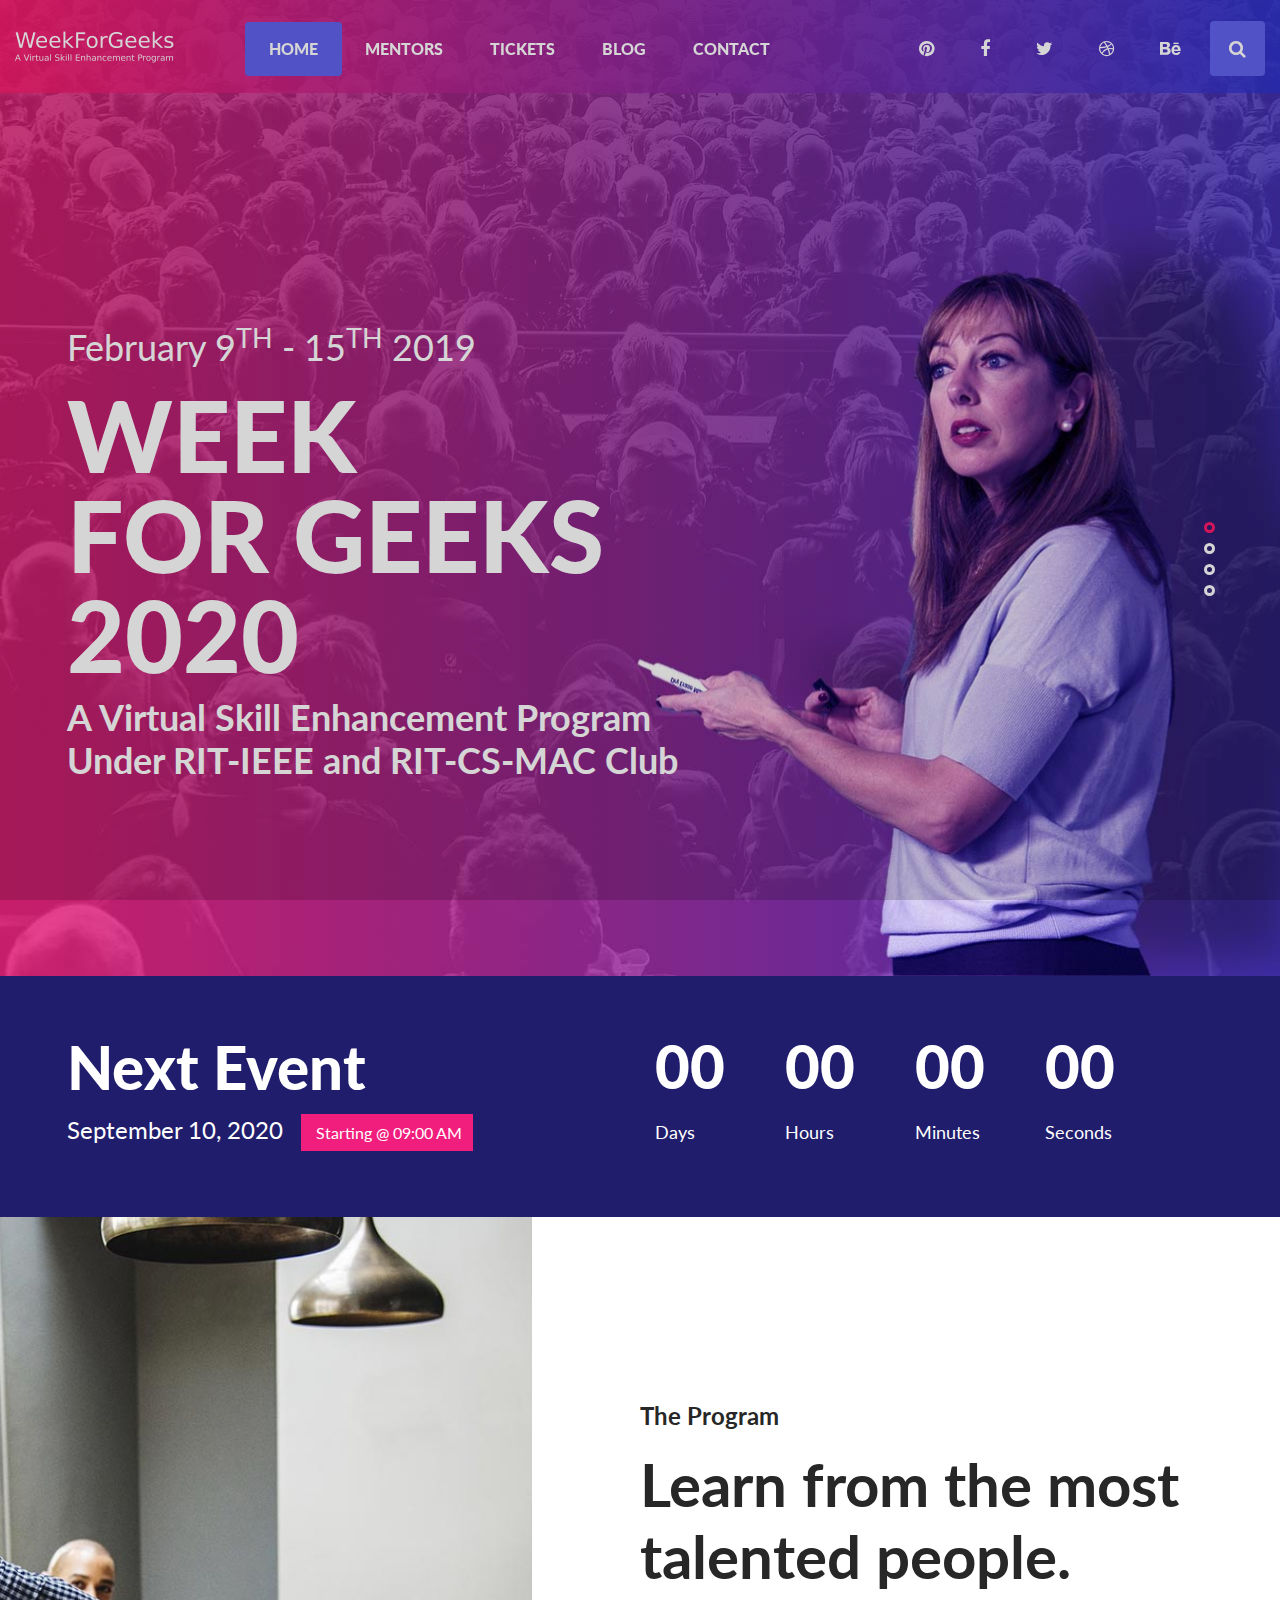
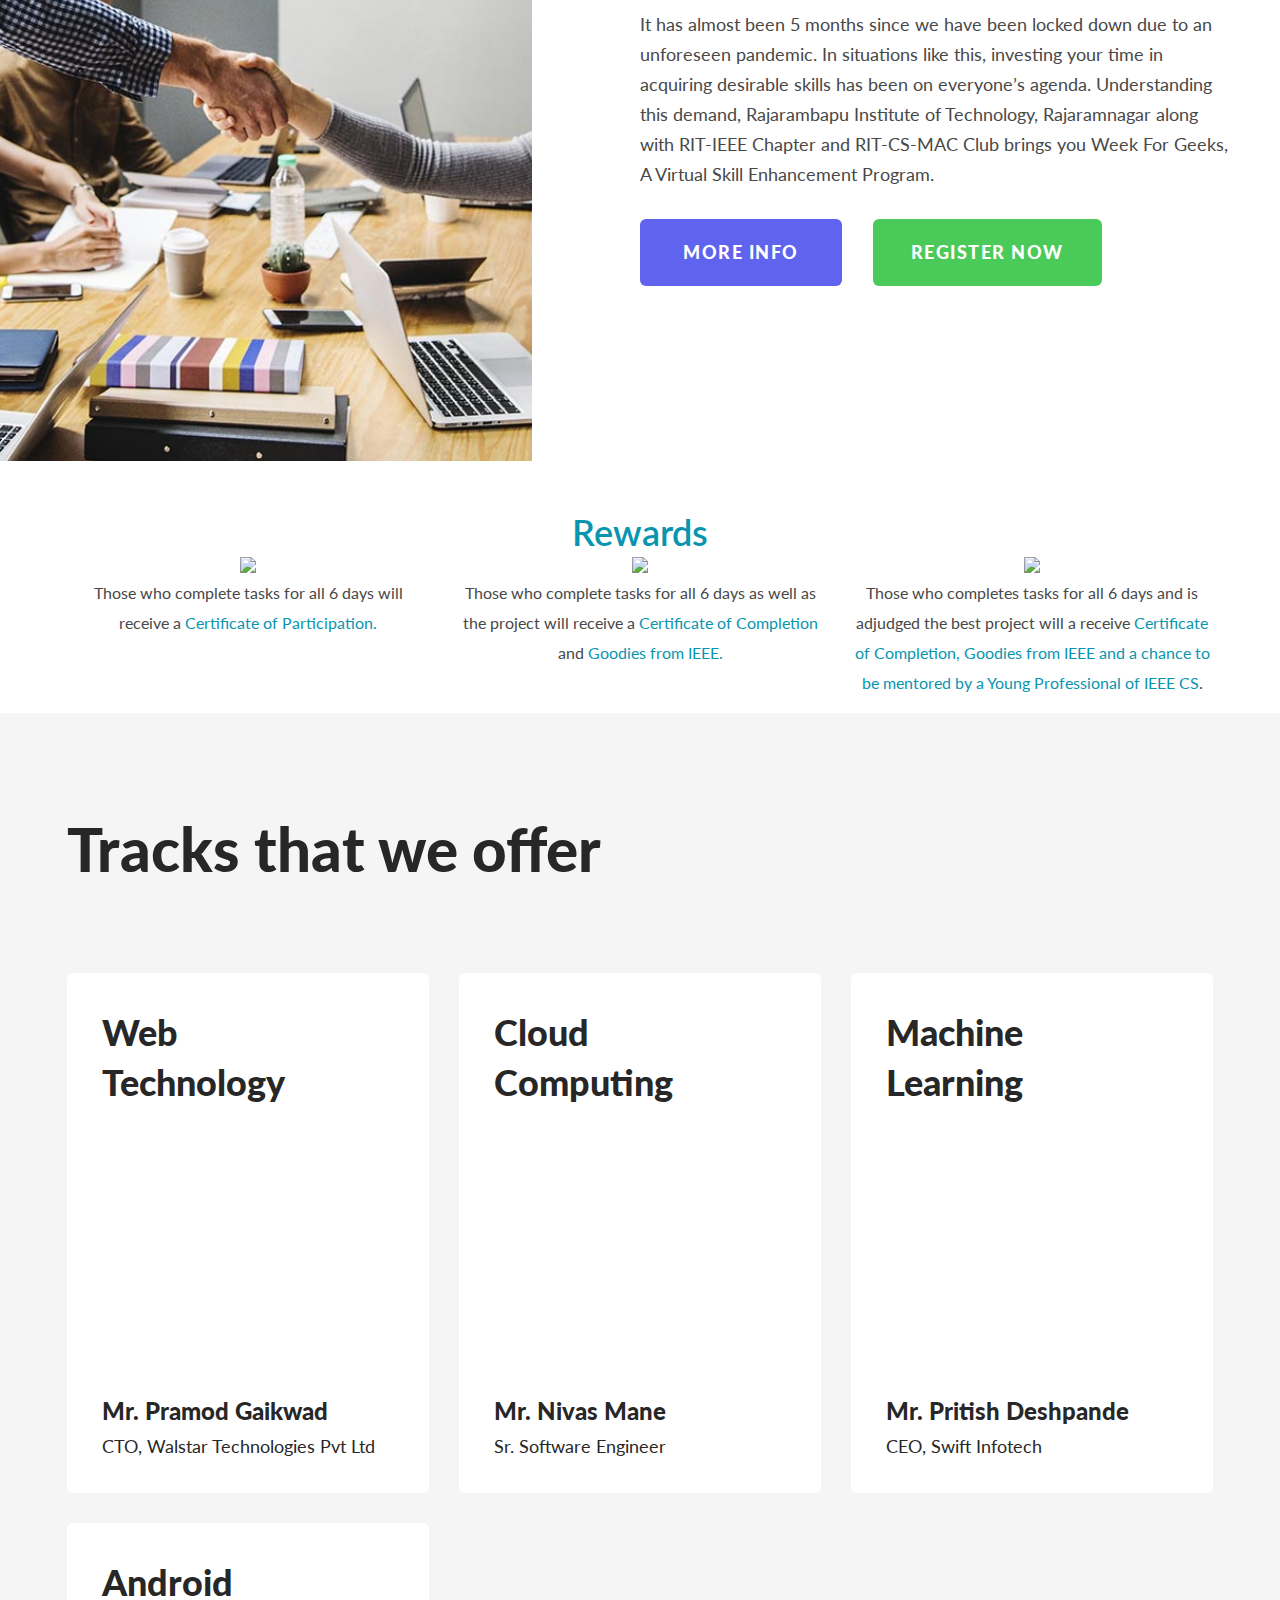
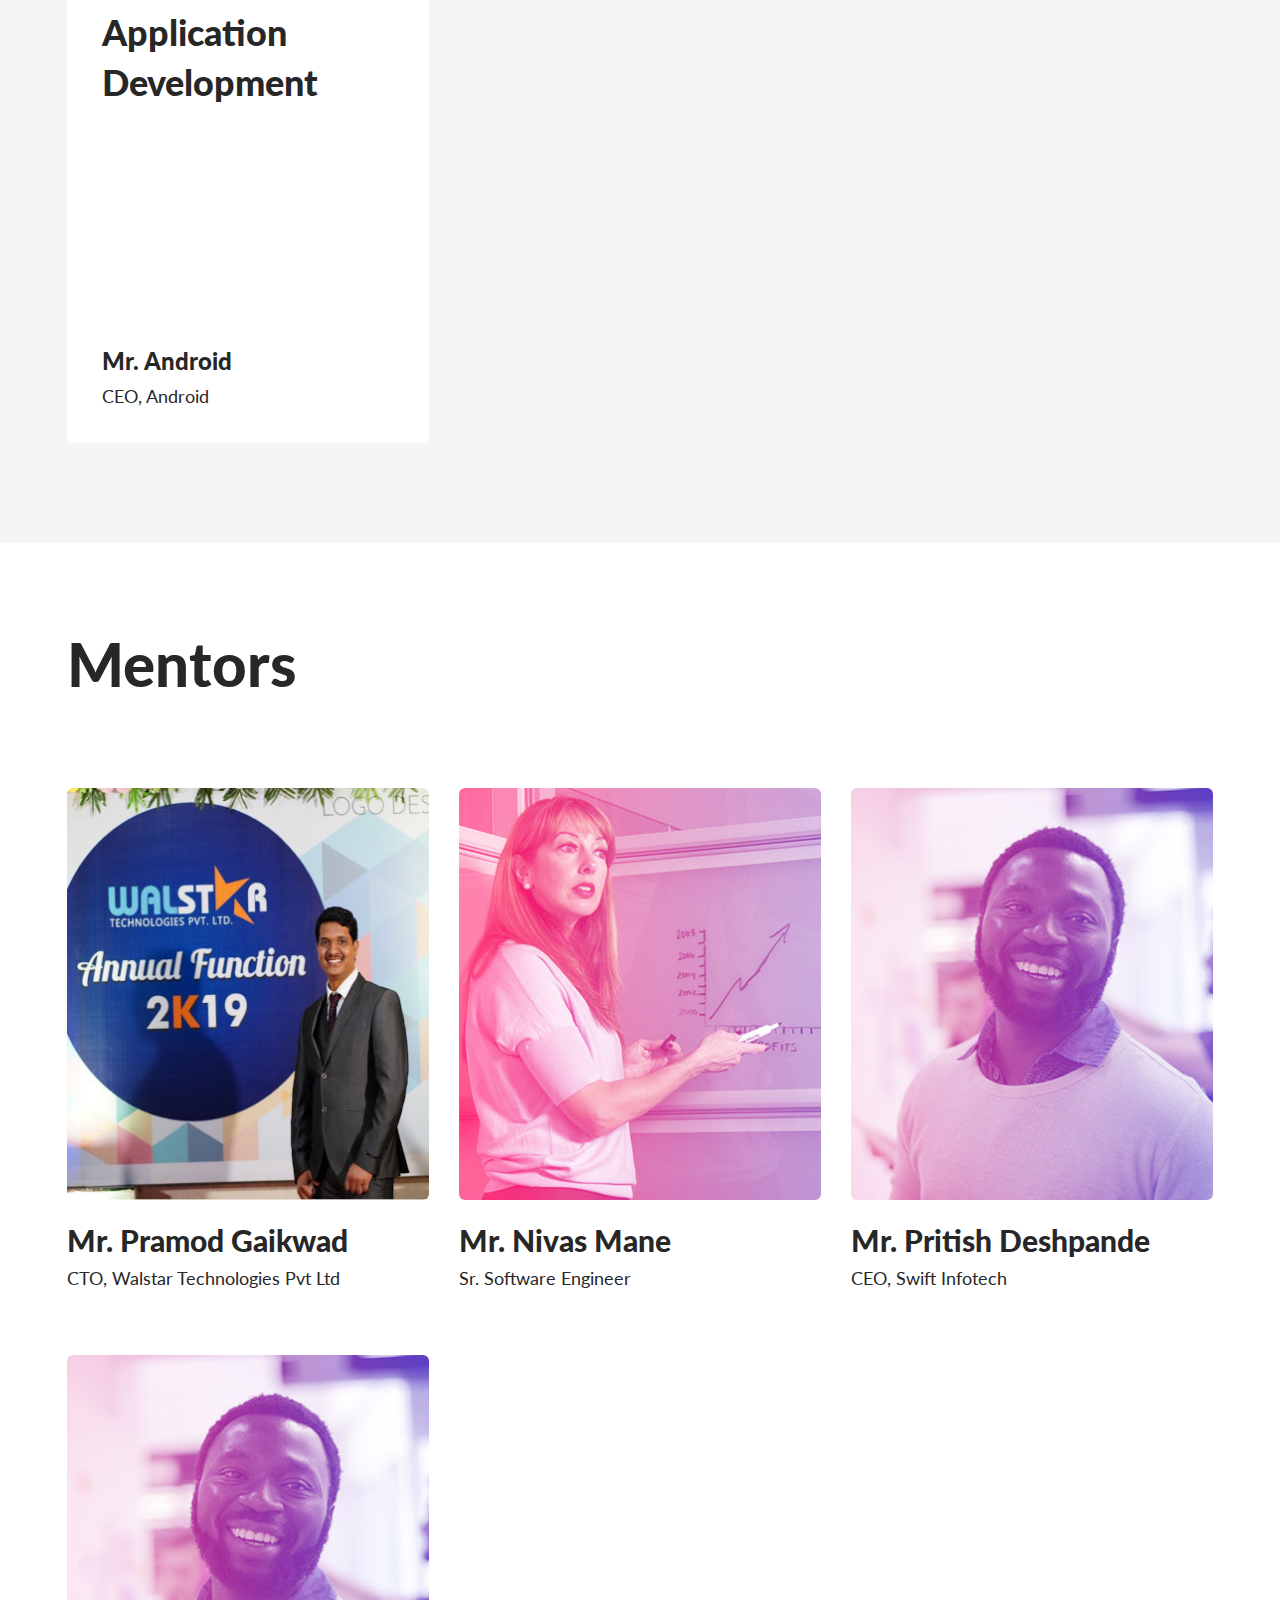
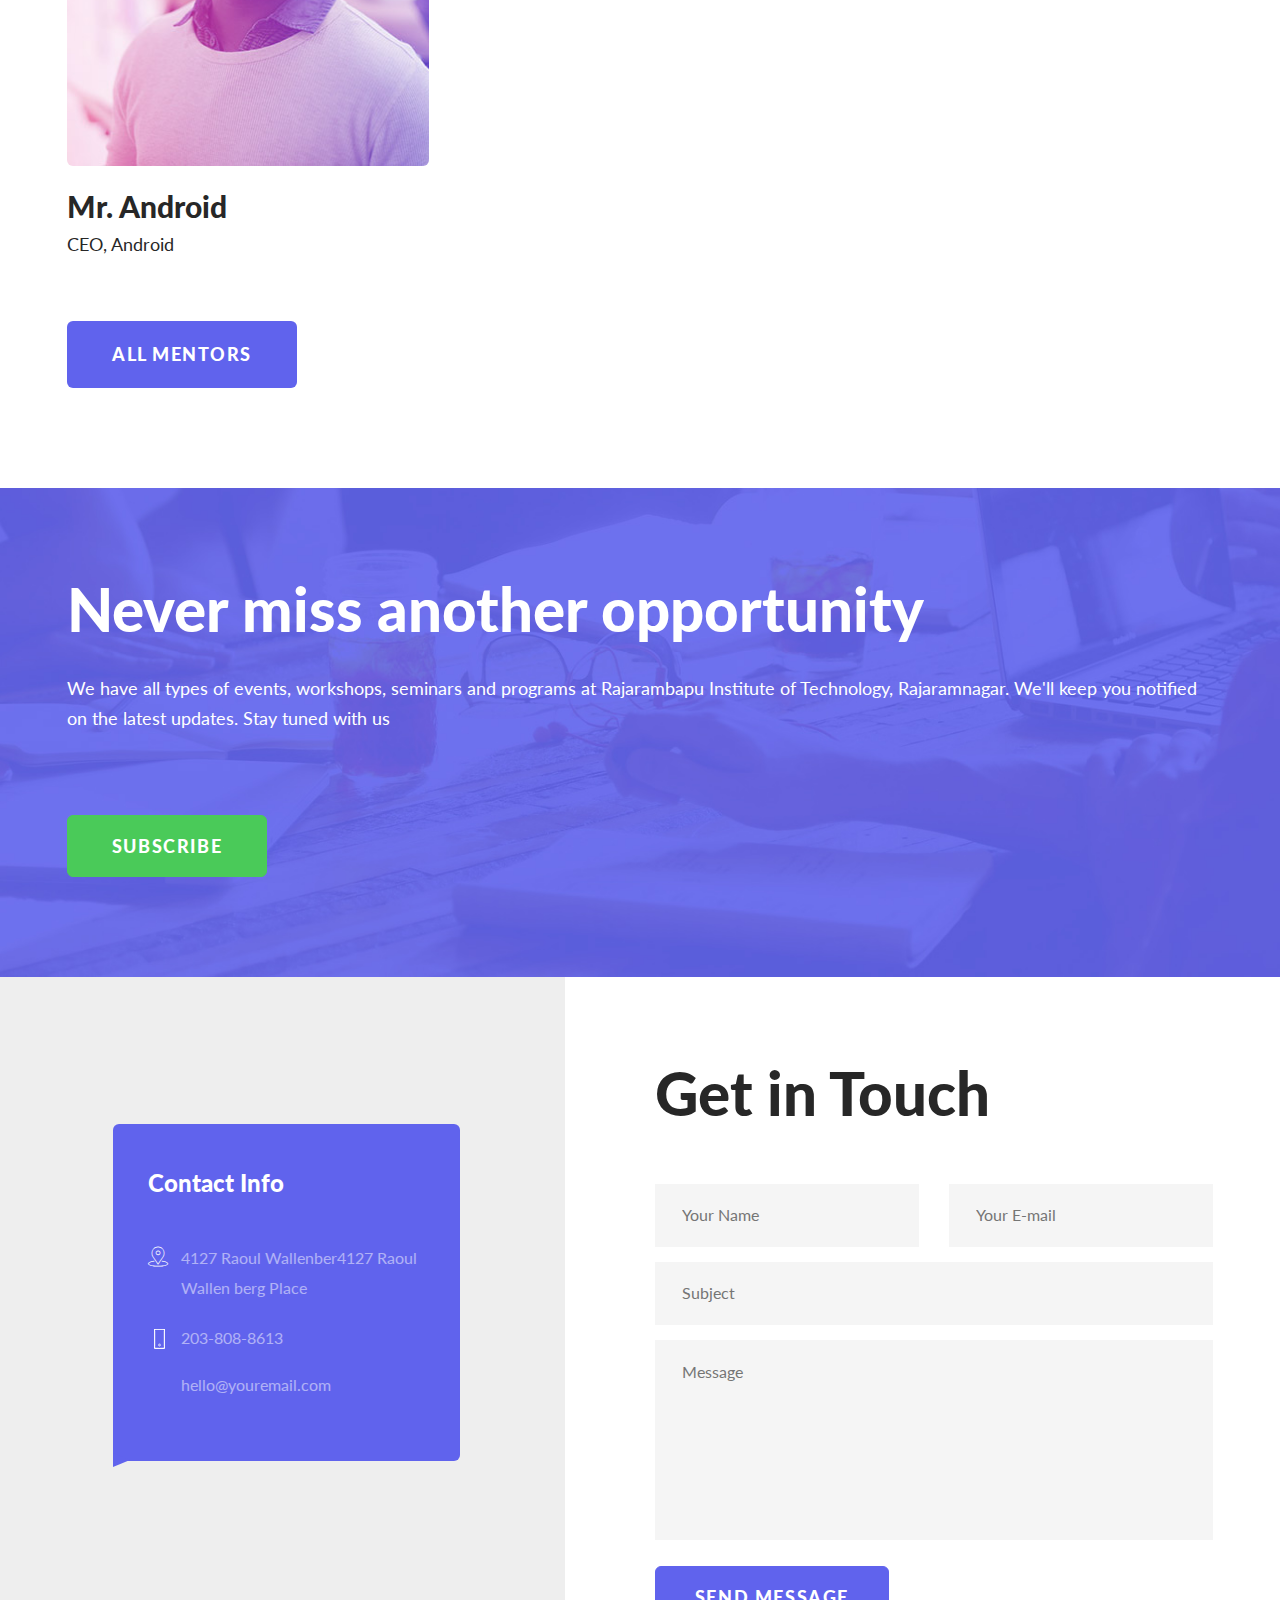
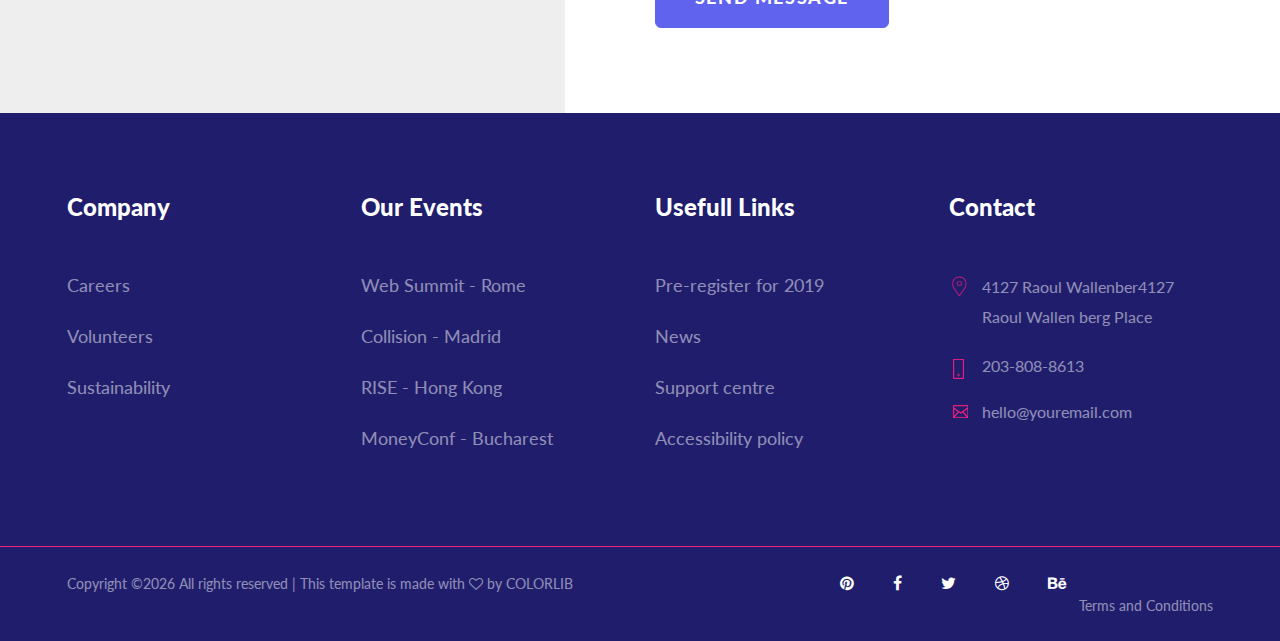
==== commit be81123c: "Add files via upload" ====
--- a/index.html
+++ b/index.html
@@ -7,7 +7,7 @@
     <meta name="keywords" content="The Summit Conference, unica, creative, html">
     <meta name="viewport" content="width=device-width, initial-scale=1.0">
     <meta http-equiv="X-UA-Compatible" content="ie=edge">
-    <title>The Summit Confference | Template</title>
+    <title>WeekForGeeks | Home</title>
 
     <!-- Google Font -->
     <link href="https://fonts.googleapis.com/css?family=Lato:100,300,400,700,900&display=swap" rel="stylesheet">
@@ -41,7 +41,7 @@
                                 <nav>
                                     <ul>
                                         <li><a class="active" href="./index.html">Home</a></li>
-                                        <li><a href="./speakers.html">Speakers</a></li>
+                                        <li><a href="./speakers.html">Mentors</a></li>
                                         <li><a href="./tickets.html">Tickets</a></li>
                                         <li><a href="./blog.html">Blog</a></li>
                                         <li><a href="./contact.html">Contact</a></li>
@@ -89,8 +89,9 @@
                     <div class="row">
                         <div class="col-lg-12">
                             <span>February 9<sup>TH</sup> - 15<sup>TH</sup> 2019 </span>
-                            <h1>Summit<br />Conference<br />2019</h1>
-                            <h2 class="f-bold">World Trade Center, Gibraltar</h2>
+                            <h1>Week<br/>for Geeks<br />2020</h1>
+                            <h2 class="f-bold">A Virtual Skill Enhancement Program</h2>
+                            <h2 class="f-bold">Under RIT-IEEE and RIT-CS-MAC Club</h2>
                         </div>
                     </div>
                 </div>
@@ -100,8 +101,9 @@
                     <div class="row">
                         <div class="col-lg-12">
                             <span>February 9<sup>TH</sup> - 15<sup>TH</sup> 2019 </span>
-                            <h1>Summit<br />Conference<br />2019</h1>
-                            <h2 class="f-bold">World Trade Center, Gibraltar</h2>
+                            <h1>Week<br/>for Geeks<br />2020</h1>
+                            <h2 class="f-bold">A Virtual Skill Enhancement Program</h2>
+                            <h2 class="f-bold">Under RIT-IEEE and RIT-CS-MAC Club</h2>
                         </div>
                     </div>
                 </div>
@@ -111,8 +113,9 @@
                     <div class="row">
                         <div class="col-lg-12">
                             <span>February 9<sup>TH</sup> - 15<sup>TH</sup> 2019 </span>
-                            <h1>Summit<br />Conference<br />2019</h1>
-                            <h2 class="f-bold">World Trade Center, Gibraltar</h2>
+                            <h1>Week<br/>for Geeks<br />2020</h1>
+                            <h2 class="f-bold">A Virtual Skill Enhancement Program</h2>
+                            <h2 class="f-bold">Under RIT-IEEE and RIT-CS-MAC Club</h2>
                         </div>
                     </div>
                 </div>
@@ -122,8 +125,9 @@
                     <div class="row">
                         <div class="col-lg-12">
                             <span>February 9<sup>TH</sup> - 15<sup>TH</sup> 2019 </span>
-                            <h1>Summit<br />Conference<br />2019</h1>
-                            <h2 class="f-bold">World Trade Center, Gibraltar</h2>
+                            <h1>Week<br/>for Geeks<br />2020</h1>
+                            <h2 class="f-bold">A Virtual Skill Enhancement Program</h2>
+                            <h2 class="f-bold">Under RIT-IEEE and RIT-CS-MAC Club</h2>
                         </div>
                     </div>
                 </div>
@@ -139,13 +143,13 @@
                 <div class="col-lg-6">
                     <div class="event-name">
                         <h2>Next Event</h2>
-                        <h4>August 25, 2019 <span>Starting @ 09:00 AM</span></h4>
+                        <h4>September 10, 2020 <span>Starting @ 09:00 AM</span></h4>
                     </div>
                 </div>
                 <div class="col-lg-6">
                     <div class="countdown-timer" id="countdown">
                         <div class="cd-item">
-                            <span>56</span>
+                            <span>57</span>
                             <p>Days</p>
                         </div>
                         <div class="cd-item">
@@ -167,57 +171,6 @@
     </section>
     <!-- Event Counter End -->
 
-    <!-- Speaker Section Begin -->
-    <section class="speaker-section spad">
-        <div class="container">
-            <div class="row">
-                <div class="col-lg-12">
-                    <div class="section-title">
-                        <h2>Keynote Speakers</h2>
-                    </div>
-                </div>
-            </div>
-            <div class="row">
-                <div class="col-lg-4 col-sm-6">
-                    <div class="speakers-about">
-                        <div class="speaker-img">
-                            <img src="img/speaker-1.jpg" alt="">
-                        </div>
-                        <div class="speaker-text">
-                            <h3>Jessica Doe <span>Former Lead UX Hulu</span></h3>
-                        </div>
-                    </div>
-                </div>
-                <div class="col-lg-4 col-sm-6">
-                    <div class="speakers-about">
-                        <div class="speaker-img">
-                            <img src="img/speaker-2.jpg" alt="">
-                        </div>
-                        <div class="speaker-text">
-                            <h3>Samatha Doe <span>Financial Consultant</span></h3>
-                        </div>
-                    </div>
-                </div>
-                <div class="col-lg-4 col-sm-6">
-                    <div class="speakers-about">
-                        <div class="speaker-img">
-                            <img src="img/speaker-3.jpg" alt="">
-                        </div>
-                        <div class="speaker-text">
-                            <h3>Jessica Doe <span>Entrepreneur</span></h3>
-                        </div>
-                    </div>
-                </div>
-            </div>
-            <div class="row">
-                <div class="col-lg-12 t-center">
-                    <a href="#" class="primary-btn speaker-btn">ALL SPEAKERS</a>
-                </div>
-            </div>
-        </div>
-    </section>
-    <!-- Speaker Section End -->
-
     <!-- Workshop Begin -->
     <section class="workshop-section">
         <div class="workshop-img set-bg" data-setbg="img/workshop.jpg"></div>
@@ -225,19 +178,52 @@
             <div class="row">
                 <div class="col-lg-6 offset-lg-6">
                     <div class="workshop-text">
-                        <h4>Workshops</h4>
+                        <h4>The Program</h4>
                         <h2>Learn from the most<br />talented people.</h2>
-                        <p>Lorem ipsum dolor sit amet, consectetur adipiscing elit. Vestibulum ornare rutrum risus a
-                            semper. Duis venenatis ultrices tellus vel cursus. Nunc tristique varius justo, laoreet
-                            tempus ex viverra ut. Curabitur laoreet egestas augue. </p>
+                        <p>It has almost been 5 months since we have been locked down due to an unforeseen pandemic.
+                          In situations like this, investing your time in acquiring desirable skills has been on everyone’s agenda.
+                          Understanding this demand, Rajarambapu Institute of Technology, Rajaramnagar along with RIT-IEEE Chapter and RIT-CS-MAC Club
+                          brings you Week For Geeks, A Virtual Skill Enhancement Program.  </p>
                         <a href="#" class="more-info primary-btn">More Info</a>
-                        <a href="#" class="buy-tickets primary-btn">Buy Tickets</a>
+                        <a href="#" class="buy-tickets primary-btn">Register Now</a>
                     </div>
                 </div>
             </div>
         </div>
     </section>
     <!-- Workshop End -->
+
+    <section id="section-intro-text" style="padding: 50px 0px 0px 0px;">
+        <div class="container">
+          <div class="row">
+
+            <div class="col-md-12 text-center wow fadeInUp">
+              <h2><span class="id-color"  id="rewards" style="color: #0995b0;" >Rewards </span></h2>
+              <div class="spacer-single"></div>
+            </div>
+
+            <div class="col-md-4 text-center wow fadeInUp">
+              <img src="https://hiconier.sirv.com/assets/images/trophy.png" style="padding-bottom: 5px; color: #0995b0;">
+              <p>Those who complete tasks for all 6 days will receive a <span class="id-color" style="color: #0995b0;">Certificate of Participation.</span></p>
+            </div>
+            <div class="col-md-4 text-center wow fadeInUp">
+              <img src="https://hiconier.sirv.com/assets/images/trophy.png" style="padding-bottom: 5px; color: #0995b0;">
+              <p>Those who complete tasks for all 6 days as well as the project will receive a <span class="id-color" style="color: #0995b0;">Certificate of Completion</span> and <span class="id-color" style="color: #0995b0;">Goodies from IEEE.</span> </p>
+            </div>
+            <div class="col-md-4 text-center wow fadeInUp">
+              <img src="https://hiconier.sirv.com/assets/images/trophy.png" style="padding-bottom: 5px; color: #0995b0;">
+              <p>Those who completes tasks for all 6 days and is adjudged the best project will a receive <span class="id-color" style="color: #0995b0;">Certificate of Completion, Goodies from IEEE and a chance to be mentored by a Young Professional of IEEE CS</span>.</p>
+            </div>
+
+            <!-- <div class="col-md-12 text-center wow fadeInUp" id="about" style="padding: 50px 0px 30px 0px;">
+              <h2><span class="id-color" style="color: #0995b0;">About </span> Us</h2>
+              <p class="lead">IEEE APSIT Student Chapter is a student body representing A.P Shah Institute of Technology on IEEE platform. We formed this committee of IEEE members to educate and to bring awareness of the latest technology prevailing in today's world. We strive to improve the quality of knowledge being imparted to students by organizing technical workshops and events which are led by motivational speakers. Our aim is to help students achieve a successful career by making them eligible for the current world of technology.</p>
+              <div class="spacer-single"></div>
+            </div> -->
+
+          </div>
+        </div>
+      </section>
 
     <!-- Speak About Section Begin -->
     <section class="speak-about spad">
@@ -245,45 +231,44 @@
             <div class="row">
                 <div class="col-lg-12">
                     <div class="section-title">
-                        <h2>We will speak about</h2>
+                        <h2>Tracks that we offer</h2>
                     </div>
                 </div>
             </div>
             <div class="row">
                 <div class="col-lg-4 col-md-6">
                     <div class="speak-text">
-                        <h2>4 Reasons Why<br />You Should<br />Design Without<br />Color First.</h2>
+                        <h2>Web <br />Technology</h2>
                         <div class="speaker-name">
-                            <h4>Jessica Doe <span>Former Lead UX Hulu</span></h4>
+                            <h4>Mr. Pramod Gaikwad <span>CTO, Walstar Technologies Pvt Ltd</span></h4>
                         </div>
                     </div>
                 </div>
                 <div class="col-lg-4 col-md-6">
                     <div class="speak-text">
-                        <h2>Before you can<br />master design,<br />you must first<br />master the<br />fundamentals.
-                        </h2>
+                        <h2>Cloud<br />Computing</h2>
                         <div class="speaker-name">
-                            <h4>Jessica Doe <span>Former Lead UX Hulu</span></h4>
+                            <h4>Mr. Nivas Mane <span>Sr. Software Engineer</span></h4>
                         </div>
                     </div>
                 </div>
                 <div class="col-lg-4 col-md-6">
                     <div class="speak-text">
-                        <h2>Creating Usability<br />with Motion</h2>
+                        <h2>Machine<br />Learning</h2>
                         <div class="speaker-name">
-                            <h4>Jessica Doe <span>Former Lead UX Hulu</span></h4>
+                            <h4>Mr. Pritish Deshpande <span>CEO, Swift Infotech</span></h4>
                         </div>
                     </div>
                 </div>
                 <div class="col-lg-4 col-md-6">
                     <div class="speak-text">
-                        <h2>7 Practical Tips<br />for Cheating at<br />Design</h2>
+                        <h2>Android<br />Application<br />Development</h2>
                         <div class="speaker-name">
-                            <h4>Jessica Doe <span>Former Lead UX Hulu</span></h4>
-                        </div>
-                    </div>
-                </div>
-                <div class="col-lg-4 col-md-6">
+                            <h4>Mr. Android <span>CEO, Android</span></h4>
+                        </div>
+                    </div>
+                </div>
+                <!-- <div class="col-lg-4 col-md-6">
                     <div class="speak-text">
                         <h2>Accessibility<br />Features Are Just<br />Features</h2>
                         <div class="speaker-name">
@@ -298,34 +283,140 @@
                             <h4>Jessica Doe <span>Former Lead UX Hulu</span></h4>
                         </div>
                     </div>
-                </div>
+                </div> -->
             </div>
         </div>
     </section>
     <!-- Speak About Section End -->
+
+    <!-- Speaker Section Begin -->
+    <section class="speaker-section spad">
+        <div class="container">
+            <div class="row">
+                <div class="col-lg-12">
+                    <div class="section-title">
+                        <h2>Mentors</h2>
+                    </div>
+                </div>
+            </div>
+            <div class="row">
+                <div class="col-lg-4 col-sm-6">
+                    <div class="speakers-about">
+                        <div class="speaker-img">
+                            <img src="img/pramodGaikwad.jpg" alt="">
+                        </div>
+                        <div class="speaker-text">
+                            <h3>Mr. Pramod Gaikwad <span>CTO, Walstar Technologies Pvt Ltd</span></h3>
+                        </div>
+                    </div>
+                </div>
+                <div class="col-lg-4 col-sm-6">
+                    <div class="speakers-about">
+                        <div class="speaker-img">
+                            <img src="img/speaker-2.jpg" alt="">
+                        </div>
+                        <div class="speaker-text">
+                            <h3>Mr. Nivas Mane <span>Sr. Software Engineer</span></h3>
+                        </div>
+                    </div>
+                </div>
+                <div class="col-lg-4 col-sm-6">
+                    <div class="speakers-about">
+                        <div class="speaker-img">
+                            <img src="img/speaker-3.jpg" alt="">
+                        </div>
+                        <div class="speaker-text">
+                            <h3>Mr. Pritish Deshpande <span>CEO, Swift Infotech</span></h3>
+                        </div>
+                    </div>
+                </div>
+                <div class="col-lg-4 col-sm-6">
+                    <div class="speakers-about">
+                        <div class="speaker-img">
+                            <img src="img/speaker-3.jpg" alt="">
+                        </div>
+                        <div class="speaker-text">
+                            <h3>Mr. Android <span>CEO, Android</span></h3>
+                        </div>
+                    </div>
+                </div>
+            </div>
+            <div class="row">
+                <div class="col-lg-12 t-center">
+                    <a href="#" class="primary-btn speaker-btn">ALL MENTORS</a>
+                </div>
+            </div>
+        </div>
+    </section>
+    <!-- Speaker Section End -->
 
     <!-- Subscribe Form Begin -->
     <section class="subscribe-form set-bg spad" data-setbg="img/subs-bg.jpg">
         <div class="container">
             <div class="row">
-                <div class="col-lg-9">
+                <div class="col">
                     <div class="section-title">
-                        <h2>Never miss another seminar</h2>
-                    </div>
-                    <p>Lorem ipsum dolor sit amet, consectetur adipiscing elit. Vestibulum ornare rutrum risus a semper.
-                        Duis venenatis ultrices tellus vel cursus. Nunc tristique varius justo, laoreet tempus ex
-                        viverra ut. Curabitur laoreet egestas augue. </p>
-                </div>
-                <div class="col-lg-12">
+                        <h2>Never miss another opportunity</h2>
+                    </div>
+                    <p>We have all types of events, workshops, seminars and programs at Rajarambapu Institute of Technology, Rajaramnagar.
+                      We'll keep you notified on the latest updates. Stay tuned with us </p>
+
+                      <button href="#" class="submit-btn">subscribe</button>
+                </div>
+                <!-- <div class="col-lg-12">
                     <form action="#" class="subs-form" method="post">
                         <input type="email" placeholder="Your E-main Address">
-                        <button type="submit" class="submit-btn">subscribe</button>
+                        <button href="#" class="submit-btn">subscribe</button>
                     </form>
-                </div>
+                </div> -->
             </div>
         </div>
     </section>
     <!-- Subscribe Form End -->
+
+    <section class="contact-section">
+        <div class="container">
+            <div class="row">
+                <div class="col-lg-6 offset-lg-6">
+                    <div class="contact-details">
+                        <h2>Get in Touch</h2>
+                        <div class="contact-form">
+                            <form action="#">
+                                <div class="row">
+                                    <div class="col-lg-6">
+                                        <input type="text" placeholder="Your Name">
+                                    </div>
+                                    <div class="col-lg-6">
+                                        <input type="text" placeholder="Your E-mail">
+                                    </div>
+                                    <div class="col-lg-12">
+                                        <input type="text" placeholder="Subject">
+                                        <textarea placeholder="Message"></textarea>
+                                        <button type="button" class="submit-btn contact-btn">Send Message</button>
+                                    </div>
+                                </div>
+                            </form>
+                        </div>
+                    </div>
+                </div>
+            </div>
+        </div>
+        <div class="map">
+            <iframe
+                src="https://www.google.com/maps/embed?pb=!1m18!1m12!1m3!1d12093.813490649247!2d-73.99671288184456!3d40.730048447813495!2m3!1f0!2f0!3f0!3m2!1i1024!2i768!4f13.1!3m3!1m2!1s0x89c2599aff739a83%3A0xea0adbc1f438a974!2sThe+Public+Theater!5e0!3m2!1sen!2sbd!4v1564162536545!5m2!1sen!2sbd"
+                height="738" style="border:0" allowfullscreen></iframe>
+            <div class="contact-address">
+                <h4>Contact Info</h4>
+                <ul>
+                    <li><i class="flaticon-placeholder"></i><span>4127 Raoul Wallenber4127 Raoul Wallen berg
+                            Place</span></li>
+                    <li><img src="img/phone-white.png" alt=""><span>203-808-8613</span></li>
+                    <li><i class="flaticon-envelope"></i><span>hello@youremail.com</span></li>
+                </ul>
+                <div class="triangle-border"></div>
+            </div>
+        </div>
+    </section>
 
     <!-- Footer Begin -->
     <footer class="footer-section">
@@ -399,15 +490,16 @@
         </div>
     </footer>
     <!-- Footer End -->
-    
+
     <!-- Js Plugins -->
     <script src="js/jquery-3.3.1.min.js"></script>
     <script src="js/bootstrap.min.js"></script>
     <script src="js/jquery.slicknav.js"></script>
     <script src="js/owl.carousel.min.js"></script>
     <script src="js/circle-progress.min.js"></script>
+    <!-- <script src="js/jquery.countdown.js"></script> -->
     <script src="js/jquery.countdown.min.js"></script>
     <script src="js/main.js"></script>
 </body>
 
-</html>+</html>
--- a/css/style.css
+++ b/css/style.css
@@ -602,8 +602,7 @@
 
 .workshop-section {
 	position: relative;
-	background: #f3f3f3;
-	margin-bottom: 85px;
+	background: #ffffff;
 }
 
 .workshop-img {
@@ -619,7 +618,7 @@
 }
 
 .workshop-text {
-	background: #f3f3f3;
+	background: #ffffff;
 	margin-left: -15px;
 	margin-right: -15px;
 	height: 100%;
@@ -665,12 +664,13 @@
 -----------------------*/
 
 .speak-about {
-	padding-top: 0;
+	background: #f5f5f5;
+	padding-top: 100;
 	padding-bottom: 70px;
 }
 
 .speak-text {
-	background: #f5f5f5;
+	background: #ffffff;
 	padding: 34px 18px 40px 35px;
 	height: 520px;
 	position: relative;
@@ -815,6 +815,7 @@
 	right: 63px;
 }
 
+
 /*---------------------
   Footer
 -----------------------*/
@@ -2159,4 +2160,4 @@
 	.tab-elem .nav-tabs .nav-item {
 		margin-bottom: 10px;
 	}
-}+}
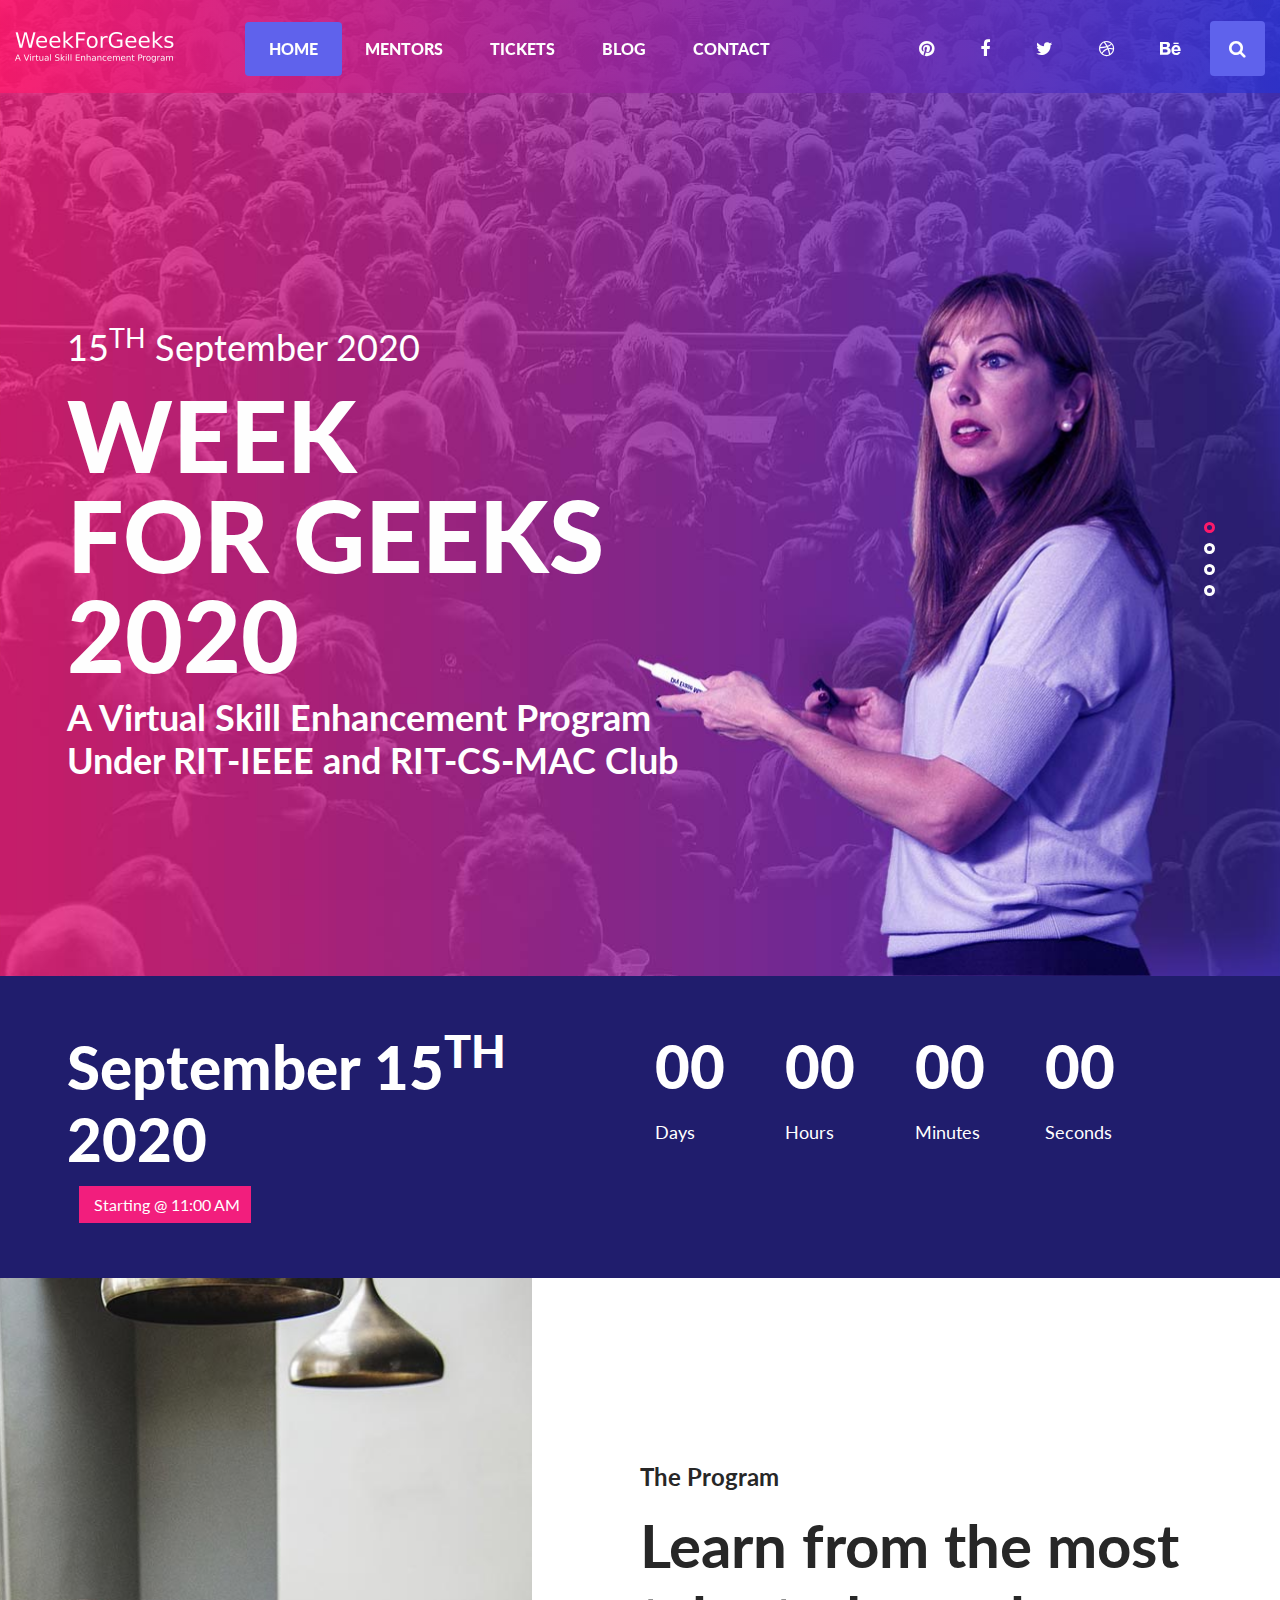
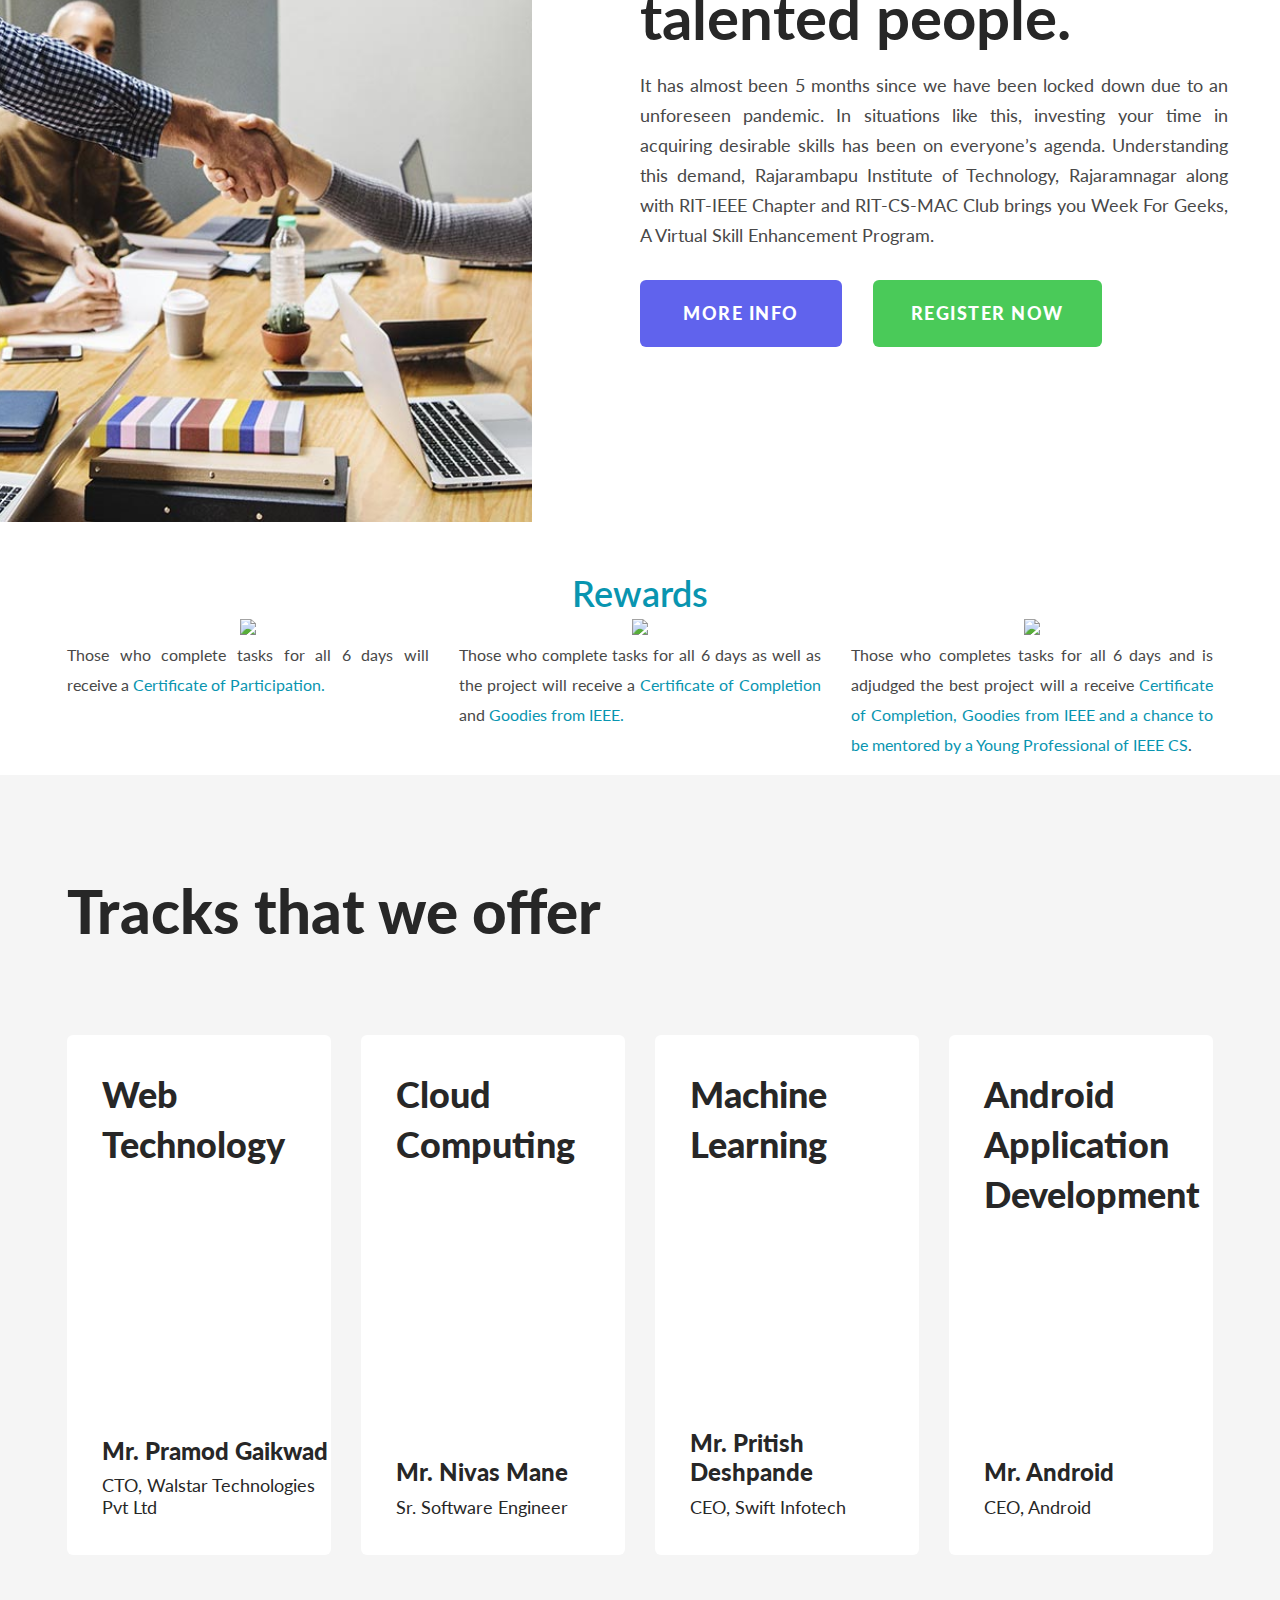
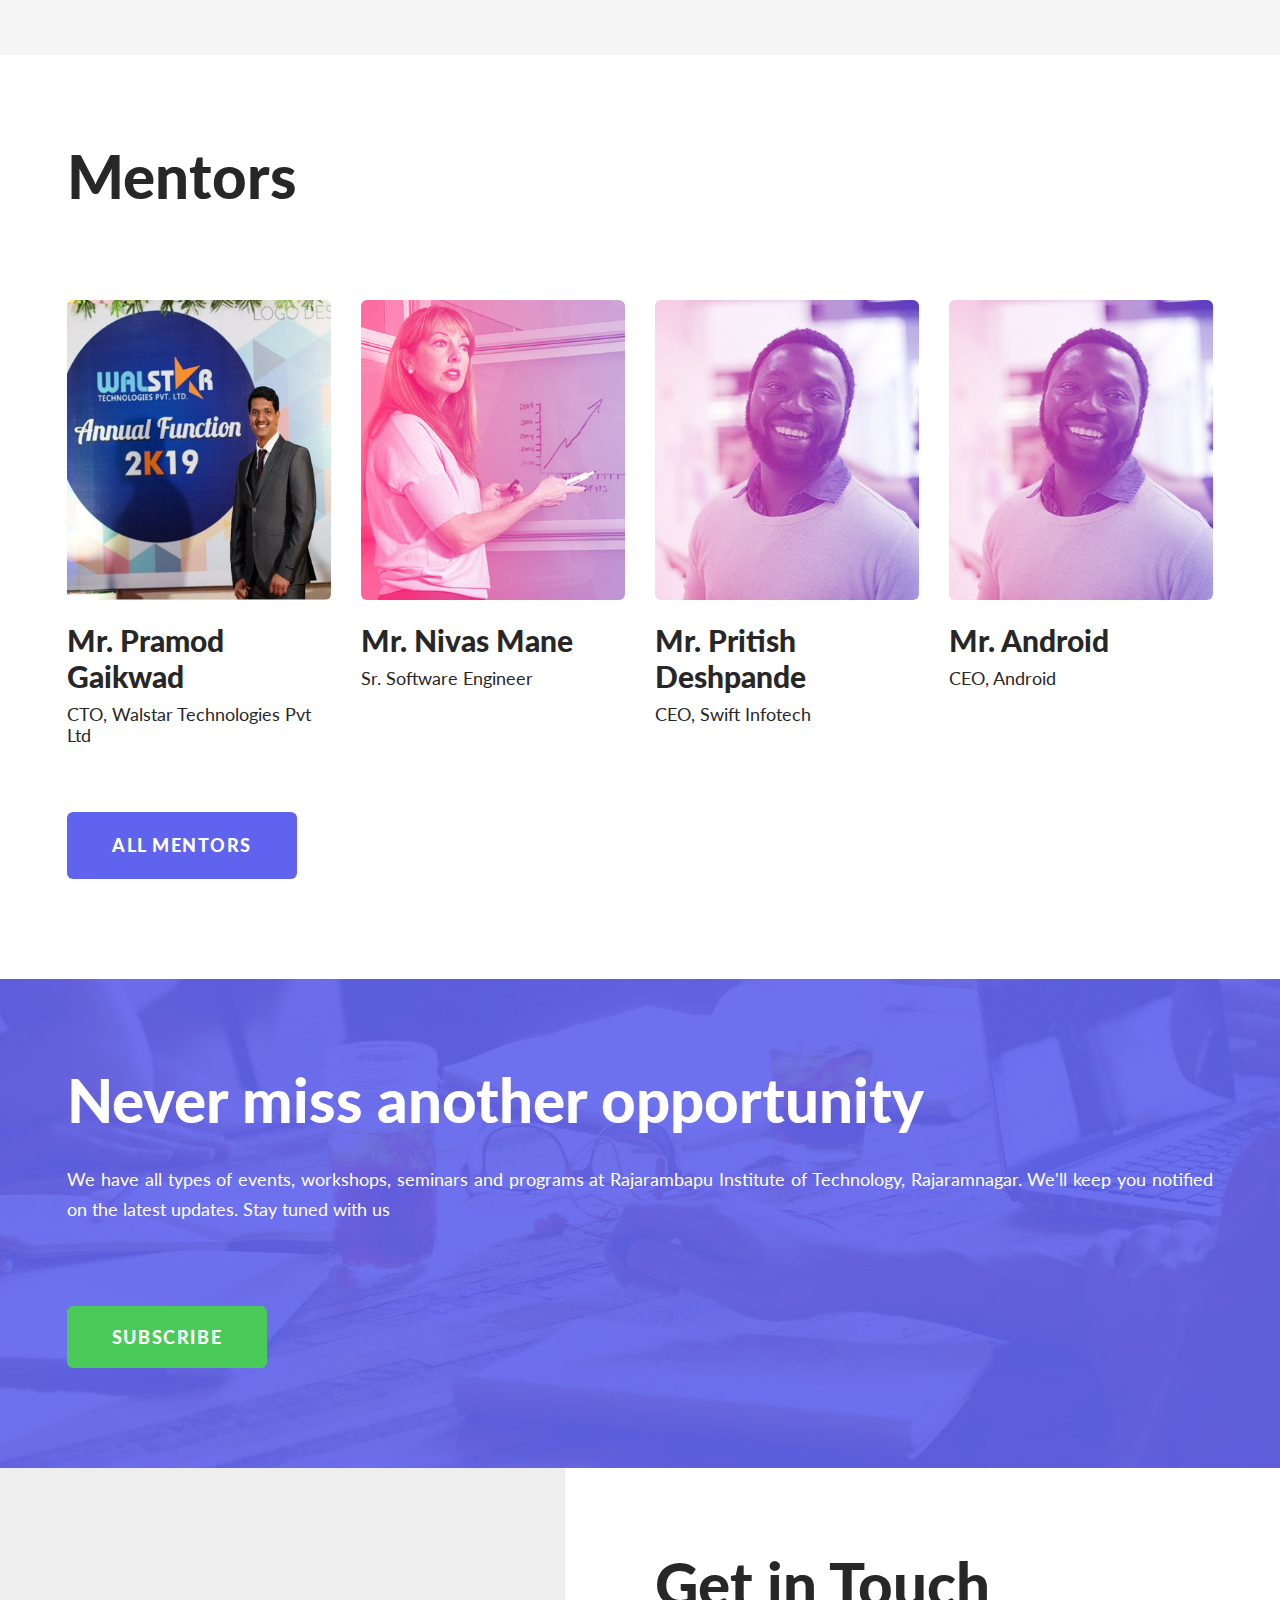
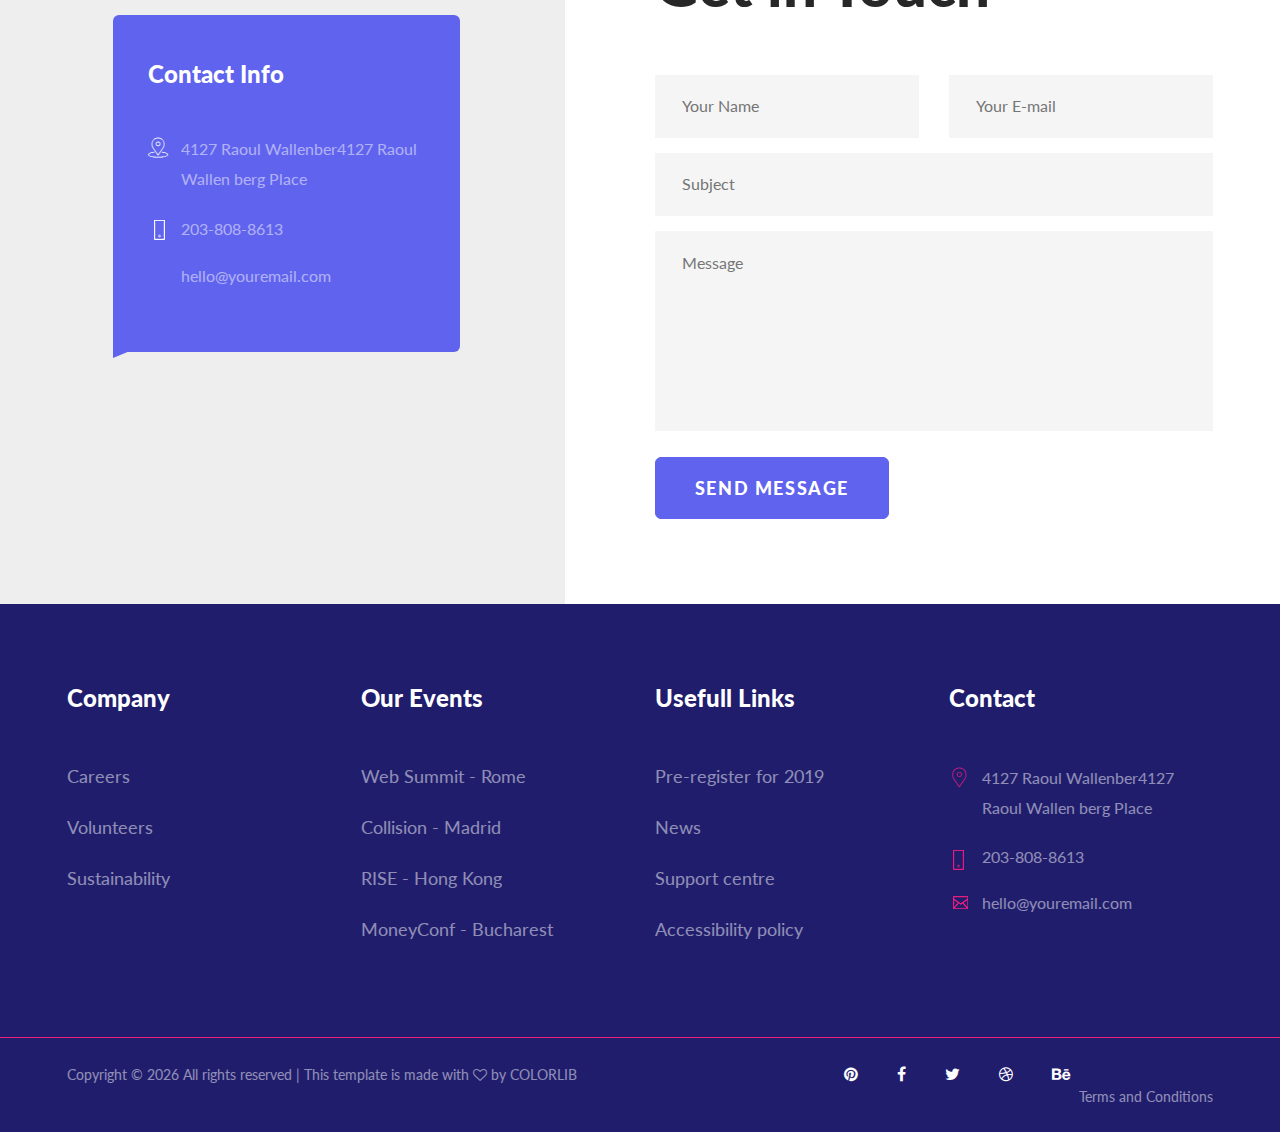
==== commit ce1adcfd: "coundown started" ====
--- a/index.html
+++ b/index.html
@@ -88,8 +88,8 @@
                 <div class="container">
                     <div class="row">
                         <div class="col-lg-12">
-                            <span>February 9<sup>TH</sup> - 15<sup>TH</sup> 2019 </span>
-                            <h1>Week<br/>for Geeks<br />2020</h1>
+                            <span>15<sup>TH</sup> September 2020 </span>
+                            <h1>Week<br />for Geeks<br />2020</h1>
                             <h2 class="f-bold">A Virtual Skill Enhancement Program</h2>
                             <h2 class="f-bold">Under RIT-IEEE and RIT-CS-MAC Club</h2>
                         </div>
@@ -100,8 +100,8 @@
                 <div class="container">
                     <div class="row">
                         <div class="col-lg-12">
-                            <span>February 9<sup>TH</sup> - 15<sup>TH</sup> 2019 </span>
-                            <h1>Week<br/>for Geeks<br />2020</h1>
+                            <span>15<sup>TH</sup> September 2020 </span>
+                            <h1>Week<br />for Geeks<br />2020</h1>
                             <h2 class="f-bold">A Virtual Skill Enhancement Program</h2>
                             <h2 class="f-bold">Under RIT-IEEE and RIT-CS-MAC Club</h2>
                         </div>
@@ -112,8 +112,8 @@
                 <div class="container">
                     <div class="row">
                         <div class="col-lg-12">
-                            <span>February 9<sup>TH</sup> - 15<sup>TH</sup> 2019 </span>
-                            <h1>Week<br/>for Geeks<br />2020</h1>
+                            <span>15<sup>TH</sup> September 2020 </span>
+                            <h1>Week<br />for Geeks<br />2020</h1>
                             <h2 class="f-bold">A Virtual Skill Enhancement Program</h2>
                             <h2 class="f-bold">Under RIT-IEEE and RIT-CS-MAC Club</h2>
                         </div>
@@ -124,8 +124,8 @@
                 <div class="container">
                     <div class="row">
                         <div class="col-lg-12">
-                            <span>February 9<sup>TH</sup> - 15<sup>TH</sup> 2019 </span>
-                            <h1>Week<br/>for Geeks<br />2020</h1>
+                            <span>15<sup>TH</sup> September 2020 </span>
+                            <h1>Week<br />for Geeks<br />2020</h1>
                             <h2 class="f-bold">A Virtual Skill Enhancement Program</h2>
                             <h2 class="f-bold">Under RIT-IEEE and RIT-CS-MAC Club</h2>
                         </div>
@@ -142,8 +142,8 @@
             <div class="row">
                 <div class="col-lg-6">
                     <div class="event-name">
-                        <h2>Next Event</h2>
-                        <h4>September 10, 2020 <span>Starting @ 09:00 AM</span></h4>
+                        <h2>September 15<sup>TH</sup><br>2020 </h2>
+                        <h4><span>Starting @ 11:00 AM</span></h4>
                     </div>
                 </div>
                 <div class="col-lg-6">
@@ -181,9 +181,11 @@
                         <h4>The Program</h4>
                         <h2>Learn from the most<br />talented people.</h2>
                         <p>It has almost been 5 months since we have been locked down due to an unforeseen pandemic.
-                          In situations like this, investing your time in acquiring desirable skills has been on everyone’s agenda.
-                          Understanding this demand, Rajarambapu Institute of Technology, Rajaramnagar along with RIT-IEEE Chapter and RIT-CS-MAC Club
-                          brings you Week For Geeks, A Virtual Skill Enhancement Program.  </p>
+                            In situations like this, investing your time in acquiring desirable skills has been on
+                            everyone’s agenda.
+                            Understanding this demand, Rajarambapu Institute of Technology, Rajaramnagar along with
+                            RIT-IEEE Chapter and RIT-CS-MAC Club
+                            brings you Week For Geeks, A Virtual Skill Enhancement Program. </p>
                         <a href="#" class="more-info primary-btn">More Info</a>
                         <a href="#" class="buy-tickets primary-btn">Register Now</a>
                     </div>
@@ -195,35 +197,43 @@
 
     <section id="section-intro-text" style="padding: 50px 0px 0px 0px;">
         <div class="container">
-          <div class="row">
-
-            <div class="col-md-12 text-center wow fadeInUp">
-              <h2><span class="id-color"  id="rewards" style="color: #0995b0;" >Rewards </span></h2>
-              <div class="spacer-single"></div>
-            </div>
-
-            <div class="col-md-4 text-center wow fadeInUp">
-              <img src="https://hiconier.sirv.com/assets/images/trophy.png" style="padding-bottom: 5px; color: #0995b0;">
-              <p>Those who complete tasks for all 6 days will receive a <span class="id-color" style="color: #0995b0;">Certificate of Participation.</span></p>
-            </div>
-            <div class="col-md-4 text-center wow fadeInUp">
-              <img src="https://hiconier.sirv.com/assets/images/trophy.png" style="padding-bottom: 5px; color: #0995b0;">
-              <p>Those who complete tasks for all 6 days as well as the project will receive a <span class="id-color" style="color: #0995b0;">Certificate of Completion</span> and <span class="id-color" style="color: #0995b0;">Goodies from IEEE.</span> </p>
-            </div>
-            <div class="col-md-4 text-center wow fadeInUp">
-              <img src="https://hiconier.sirv.com/assets/images/trophy.png" style="padding-bottom: 5px; color: #0995b0;">
-              <p>Those who completes tasks for all 6 days and is adjudged the best project will a receive <span class="id-color" style="color: #0995b0;">Certificate of Completion, Goodies from IEEE and a chance to be mentored by a Young Professional of IEEE CS</span>.</p>
-            </div>
-
-            <!-- <div class="col-md-12 text-center wow fadeInUp" id="about" style="padding: 50px 0px 30px 0px;">
+            <div class="row">
+
+                <div class="col-md-12 text-center wow fadeInUp">
+                    <h2><span class="id-color" id="rewards" style="color: #0995b0;">Rewards </span></h2>
+                    <div class="spacer-single"></div>
+                </div>
+
+                <div class="col-md-4 text-center wow fadeInUp">
+                    <img src="https://hiconier.sirv.com/assets/images/trophy.png"
+                        style="padding-bottom: 5px; color: #0995b0;">
+                    <p>Those who complete tasks for all 6 days will receive a <span class="id-color"
+                            style="color: #0995b0;">Certificate of Participation.</span></p>
+                </div>
+                <div class="col-md-4 text-center wow fadeInUp">
+                    <img src="https://hiconier.sirv.com/assets/images/trophy.png"
+                        style="padding-bottom: 5px; color: #0995b0;">
+                    <p>Those who complete tasks for all 6 days as well as the project will receive a <span
+                            class="id-color" style="color: #0995b0;">Certificate of Completion</span> and <span
+                            class="id-color" style="color: #0995b0;">Goodies from IEEE.</span> </p>
+                </div>
+                <div class="col-md-4 text-center wow fadeInUp">
+                    <img src="https://hiconier.sirv.com/assets/images/trophy.png"
+                        style="padding-bottom: 5px; color: #0995b0;">
+                    <p>Those who completes tasks for all 6 days and is adjudged the best project will a receive <span
+                            class="id-color" style="color: #0995b0;">Certificate of Completion, Goodies from IEEE and a
+                            chance to be mentored by a Young Professional of IEEE CS</span>.</p>
+                </div>
+
+                <!-- <div class="col-md-12 text-center wow fadeInUp" id="about" style="padding: 50px 0px 30px 0px;">
               <h2><span class="id-color" style="color: #0995b0;">About </span> Us</h2>
               <p class="lead">IEEE APSIT Student Chapter is a student body representing A.P Shah Institute of Technology on IEEE platform. We formed this committee of IEEE members to educate and to bring awareness of the latest technology prevailing in today's world. We strive to improve the quality of knowledge being imparted to students by organizing technical workshops and events which are led by motivational speakers. Our aim is to help students achieve a successful career by making them eligible for the current world of technology.</p>
               <div class="spacer-single"></div>
             </div> -->
 
-          </div>
-        </div>
-      </section>
+            </div>
+        </div>
+    </section>
 
     <!-- Speak About Section Begin -->
     <section class="speak-about spad">
@@ -236,7 +246,7 @@
                 </div>
             </div>
             <div class="row">
-                <div class="col-lg-4 col-md-6">
+                <div class="col-lg-3 col-md-6">
                     <div class="speak-text">
                         <h2>Web <br />Technology</h2>
                         <div class="speaker-name">
@@ -244,7 +254,7 @@
                         </div>
                     </div>
                 </div>
-                <div class="col-lg-4 col-md-6">
+                <div class="col-lg-3 col-md-6">
                     <div class="speak-text">
                         <h2>Cloud<br />Computing</h2>
                         <div class="speaker-name">
@@ -252,7 +262,7 @@
                         </div>
                     </div>
                 </div>
-                <div class="col-lg-4 col-md-6">
+                <div class="col-lg-3 col-md-6">
                     <div class="speak-text">
                         <h2>Machine<br />Learning</h2>
                         <div class="speaker-name">
@@ -260,7 +270,7 @@
                         </div>
                     </div>
                 </div>
-                <div class="col-lg-4 col-md-6">
+                <div class="col-lg-3 col-md-6">
                     <div class="speak-text">
                         <h2>Android<br />Application<br />Development</h2>
                         <div class="speaker-name">
@@ -300,7 +310,7 @@
                 </div>
             </div>
             <div class="row">
-                <div class="col-lg-4 col-sm-6">
+                <div class="col-lg-3 col-sm-6">
                     <div class="speakers-about">
                         <div class="speaker-img">
                             <img src="img/pramodGaikwad.jpg" alt="">
@@ -310,7 +320,7 @@
                         </div>
                     </div>
                 </div>
-                <div class="col-lg-4 col-sm-6">
+                <div class="col-lg-3 col-sm-6">
                     <div class="speakers-about">
                         <div class="speaker-img">
                             <img src="img/speaker-2.jpg" alt="">
@@ -320,7 +330,7 @@
                         </div>
                     </div>
                 </div>
-                <div class="col-lg-4 col-sm-6">
+                <div class="col-lg-3 col-sm-6">
                     <div class="speakers-about">
                         <div class="speaker-img">
                             <img src="img/speaker-3.jpg" alt="">
@@ -330,7 +340,7 @@
                         </div>
                     </div>
                 </div>
-                <div class="col-lg-4 col-sm-6">
+                <div class="col-lg-3 col-sm-6">
                     <div class="speakers-about">
                         <div class="speaker-img">
                             <img src="img/speaker-3.jpg" alt="">
@@ -358,10 +368,11 @@
                     <div class="section-title">
                         <h2>Never miss another opportunity</h2>
                     </div>
-                    <p>We have all types of events, workshops, seminars and programs at Rajarambapu Institute of Technology, Rajaramnagar.
-                      We'll keep you notified on the latest updates. Stay tuned with us </p>
-
-                      <button href="#" class="submit-btn">subscribe</button>
+                    <p>We have all types of events, workshops, seminars and programs at Rajarambapu Institute of
+                        Technology, Rajaramnagar.
+                        We'll keep you notified on the latest updates. Stay tuned with us </p>
+
+                    <button href="#" class="submit-btn">subscribe</button>
                 </div>
                 <!-- <div class="col-lg-12">
                     <form action="#" class="subs-form" method="post">
@@ -472,9 +483,14 @@
                 <div class="row">
                     <div class="col-lg-12">
                         <div class="copyright-text">
-                            <div class="copyright"><!-- Link back to Colorlib can't be removed. Template is licensed under CC BY 3.0. -->
-Copyright &copy;<script>document.write(new Date().getFullYear());</script> All rights reserved | This template is made with <i class="fa fa-heart-o" aria-hidden="true"></i> by <a href="https://colorlib.com" target="_blank">Colorlib</a>
-<!-- Link back to Colorlib can't be removed. Template is licensed under CC BY 3.0. --></div>
+                            <div class="copyright">
+                                <!-- Link back to Colorlib can't be removed. Template is licensed under CC BY 3.0. -->
+                                Copyright &copy;
+                                <script>document.write(new Date().getFullYear());</script> All rights reserved | This
+                                template is made with <i class="fa fa-heart-o" aria-hidden="true"></i> by <a
+                                    href="https://colorlib.com" target="_blank">Colorlib</a>
+                                <!-- Link back to Colorlib can't be removed. Template is licensed under CC BY 3.0. -->
+                            </div>
                             <div class="footer-social">
                                 <a href="#"><i class="fa fa-pinterest"></i></a>
                                 <a href="#"><i class="fa fa-facebook"></i></a>
@@ -502,4 +518,4 @@
     <script src="js/main.js"></script>
 </body>
 
-</html>
+</html>--- a/css/style.css
+++ b/css/style.css
@@ -60,6 +60,8 @@
 	font-weight: 400;
 	line-height: 30px;
 	margin: 0 0 15px 0;
+	text-align: justify;
+  	text-justify: inter-word;
 }
 
 img {
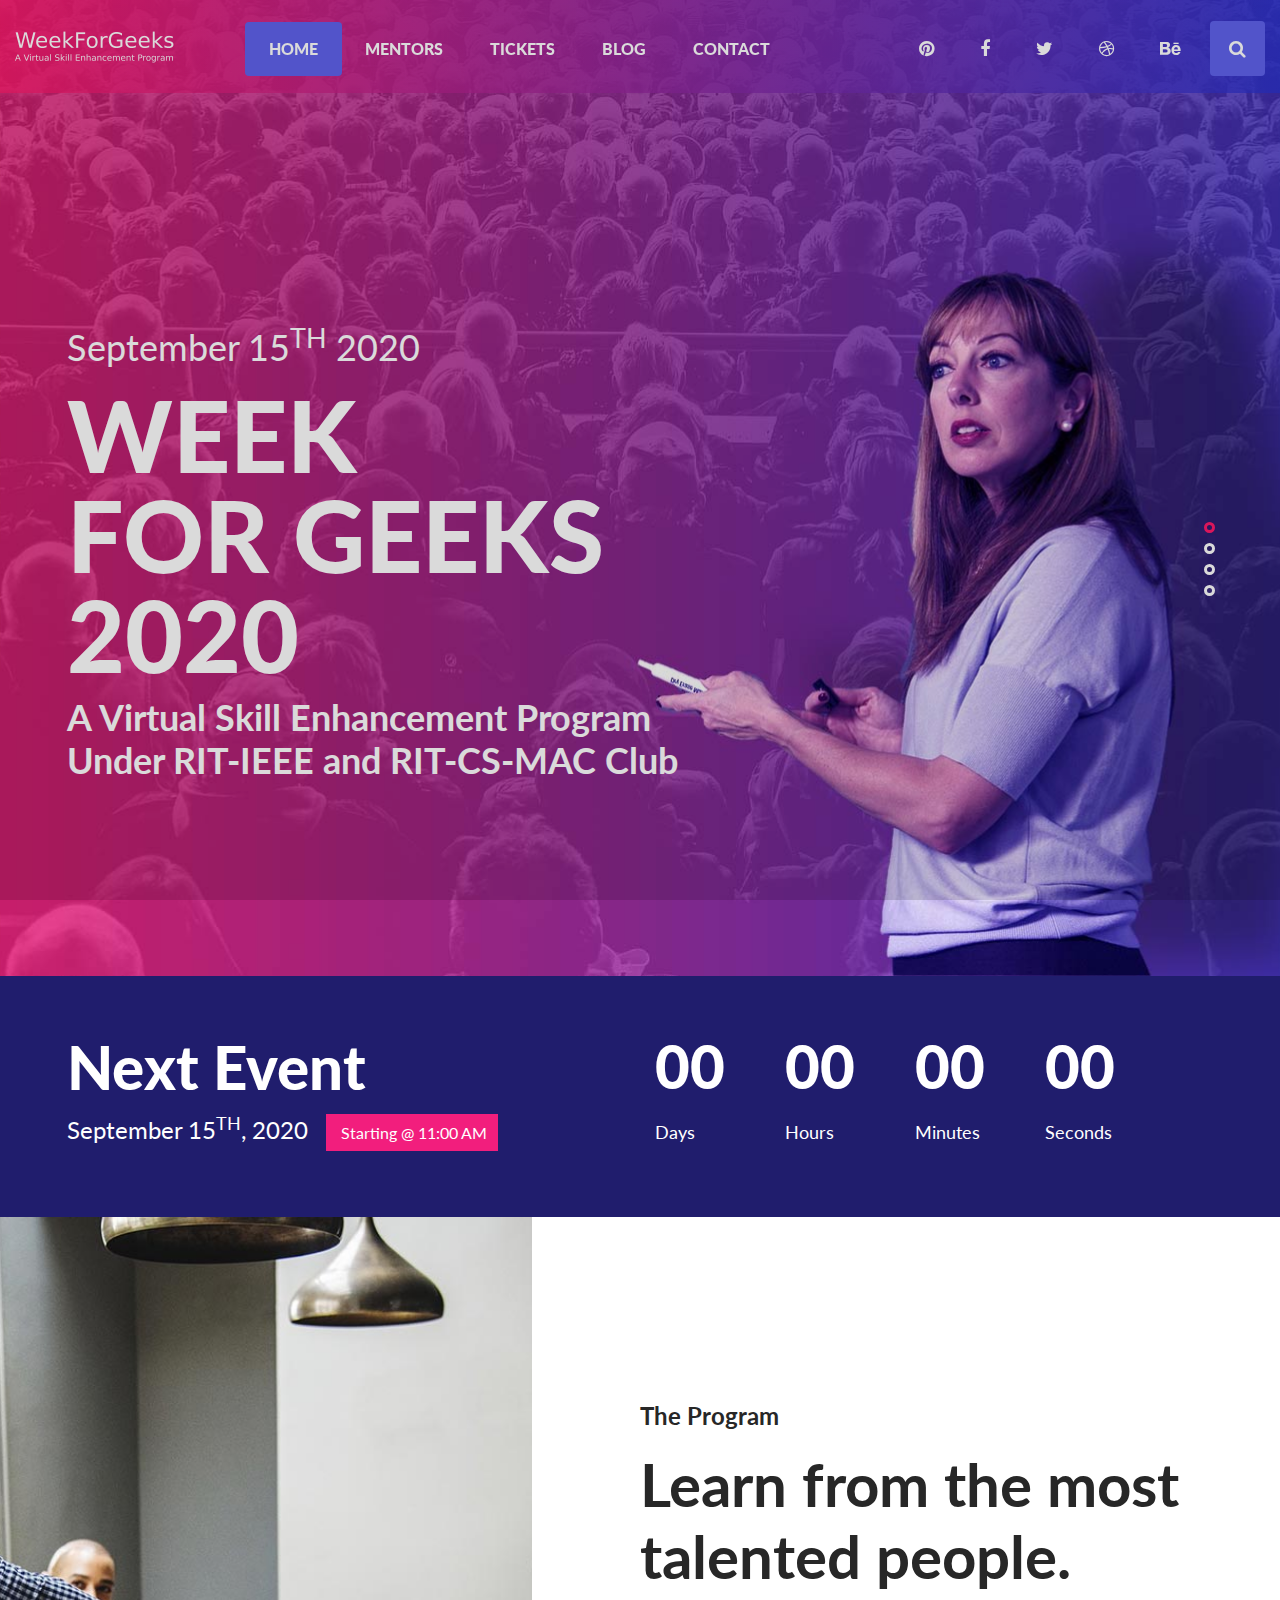
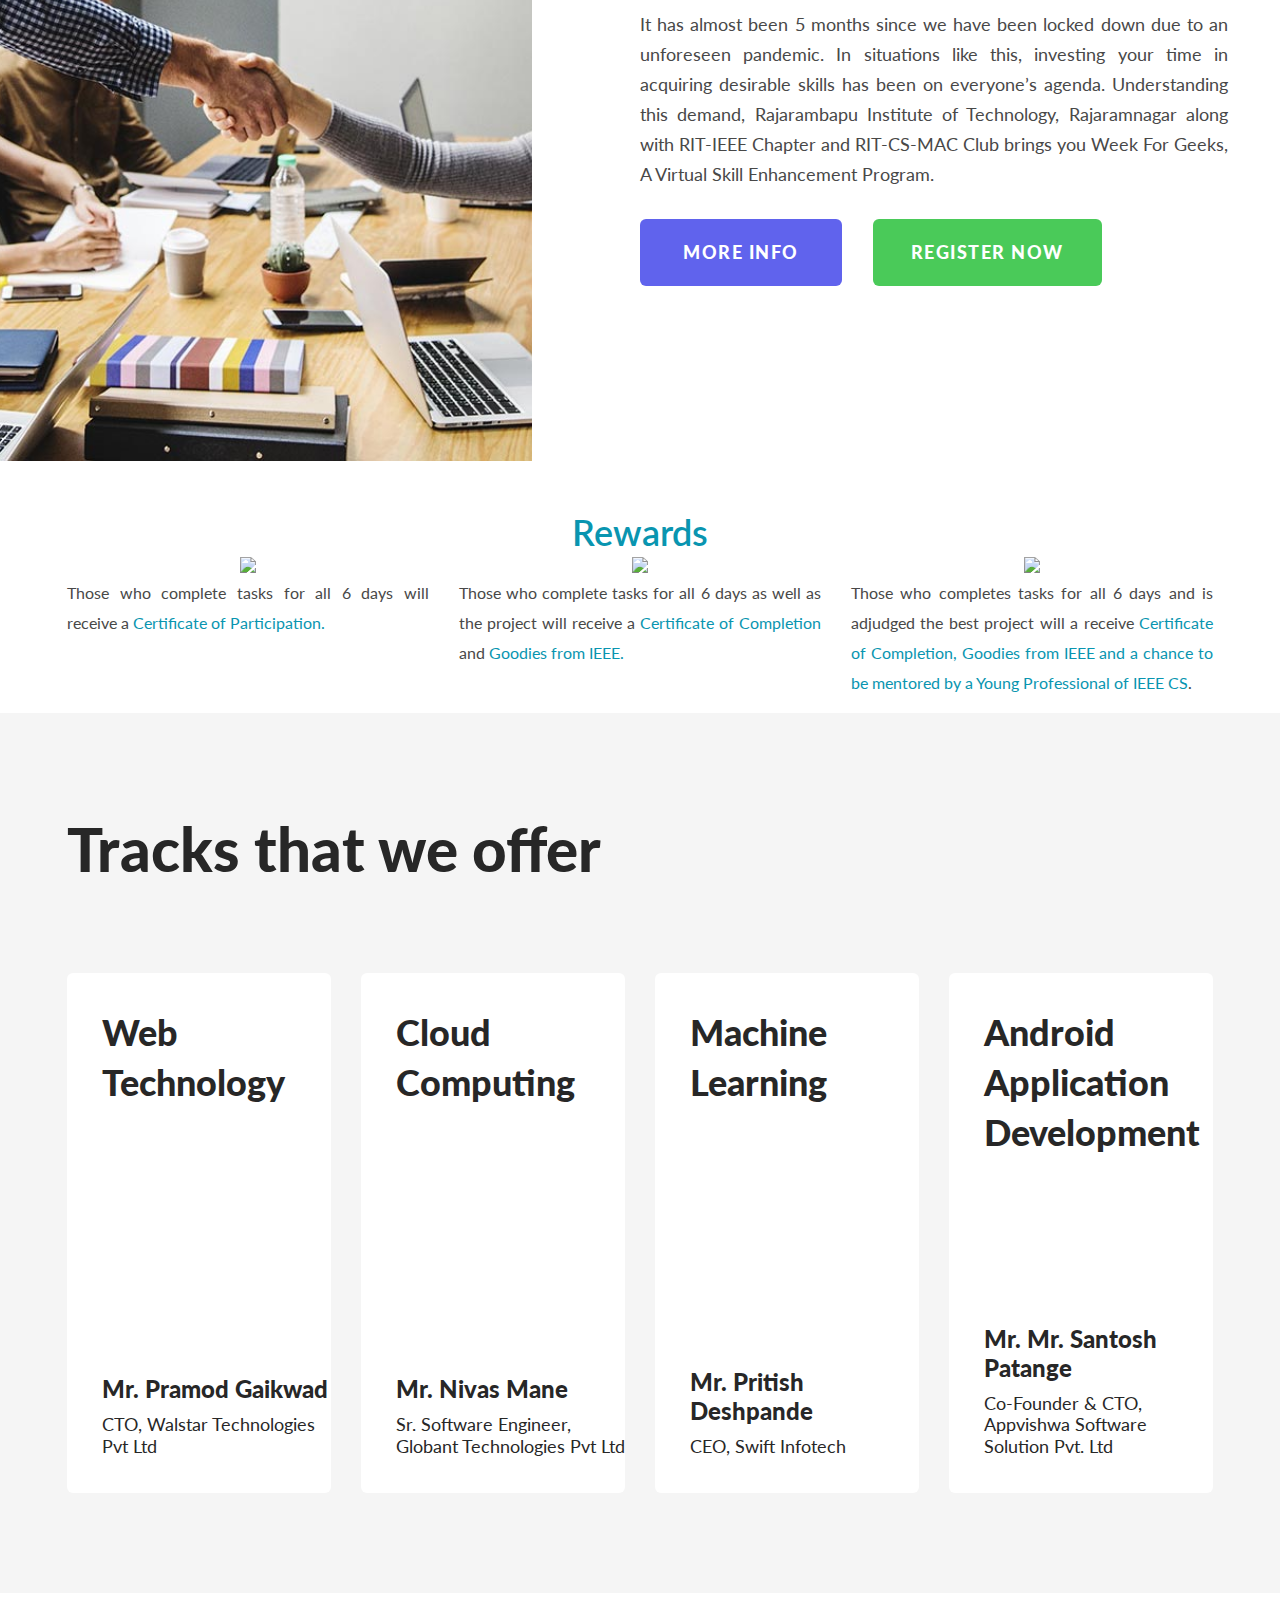
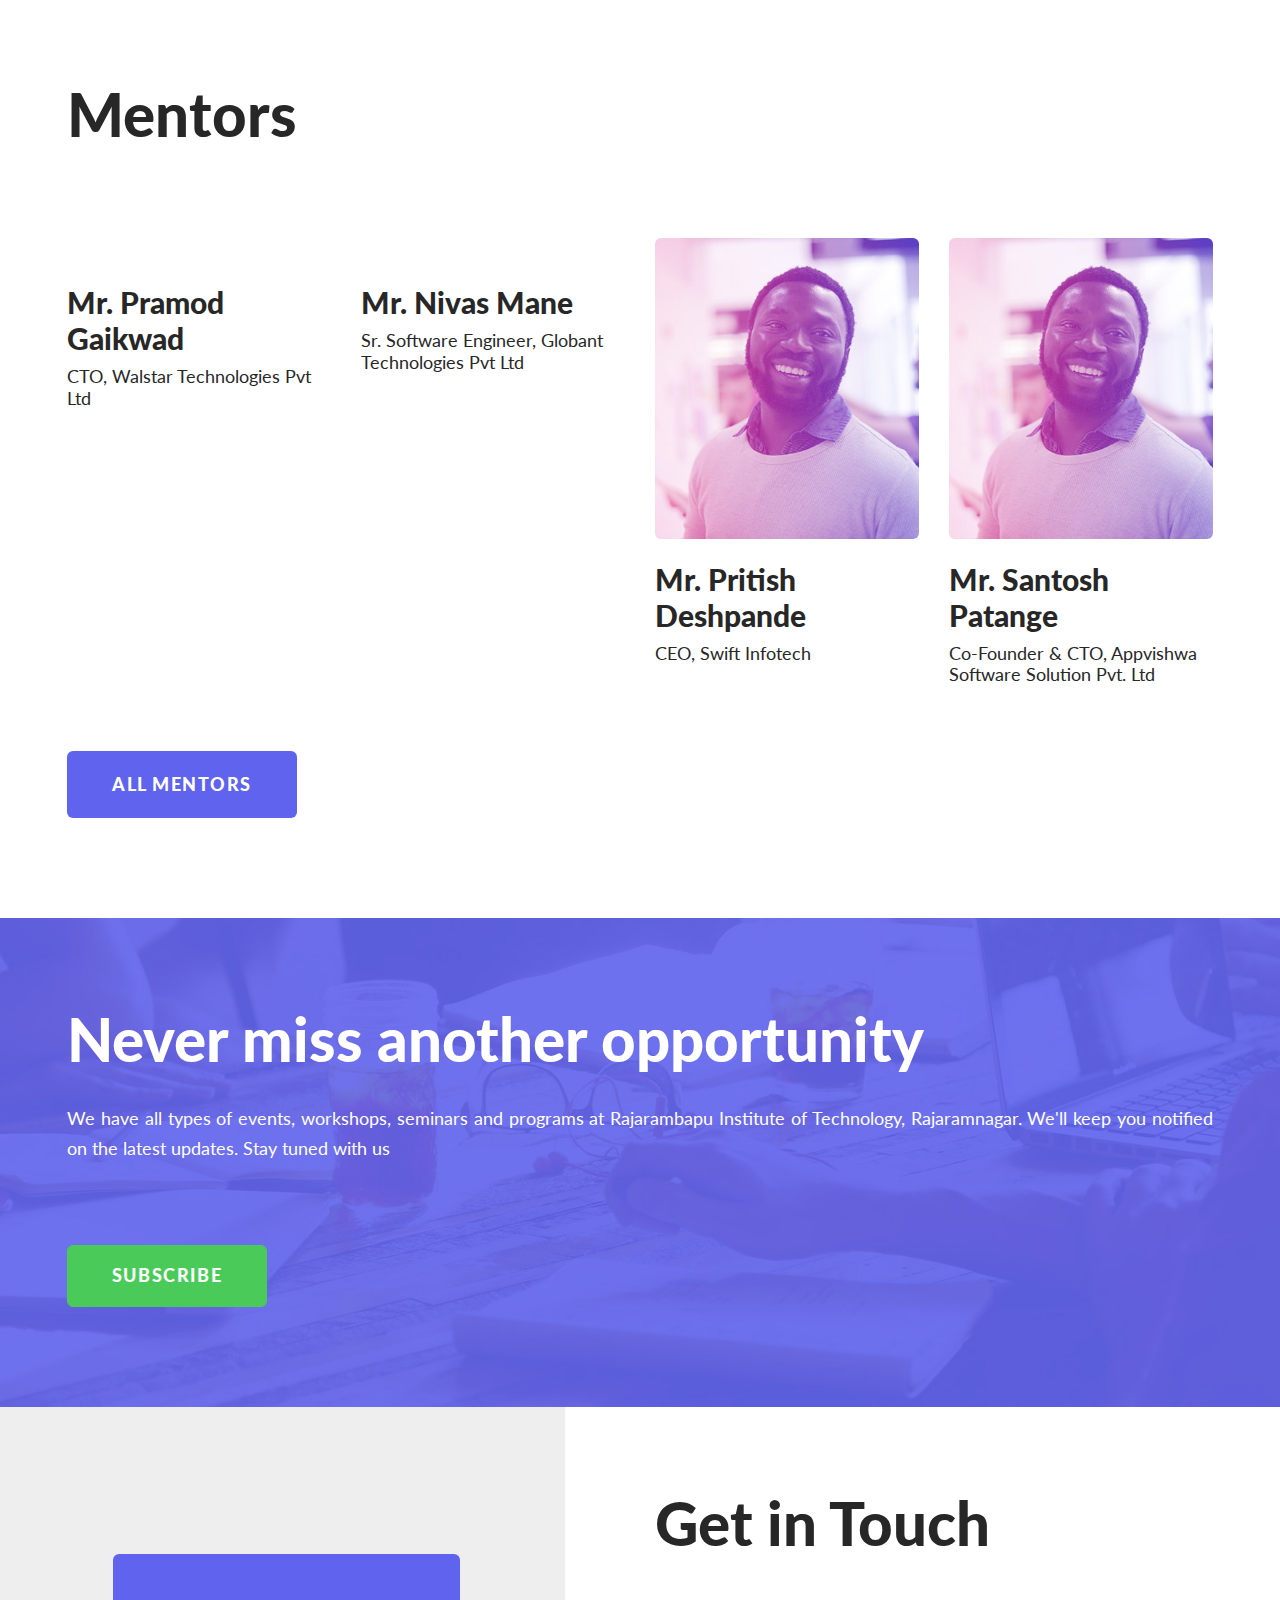
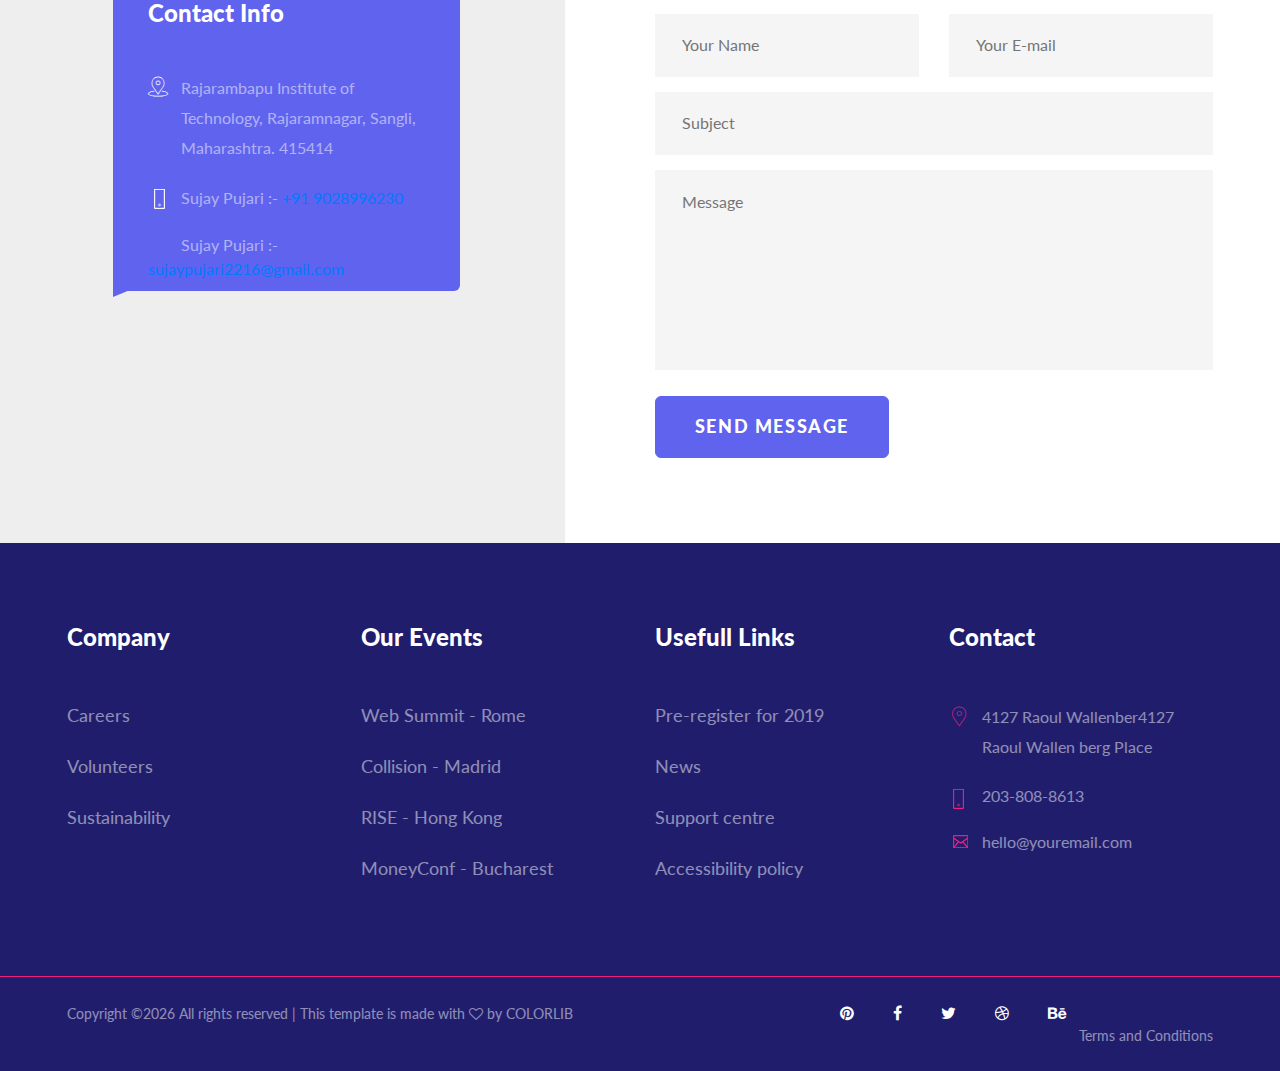
==== commit 547fb1bd: "Add files via upload" ====
--- a/index.html
+++ b/index.html
@@ -88,8 +88,8 @@
                 <div class="container">
                     <div class="row">
                         <div class="col-lg-12">
-                            <span>15<sup>TH</sup> September 2020 </span>
-                            <h1>Week<br />for Geeks<br />2020</h1>
+                            <span>September 15<sup>TH</sup> 2020</span>
+                            <h1>Week<br/>for Geeks<br />2020</h1>
                             <h2 class="f-bold">A Virtual Skill Enhancement Program</h2>
                             <h2 class="f-bold">Under RIT-IEEE and RIT-CS-MAC Club</h2>
                         </div>
@@ -100,8 +100,8 @@
                 <div class="container">
                     <div class="row">
                         <div class="col-lg-12">
-                            <span>15<sup>TH</sup> September 2020 </span>
-                            <h1>Week<br />for Geeks<br />2020</h1>
+                            <span>September 15<sup>TH</sup> 2020 </span>
+                            <h1>Week<br/>for Geeks<br />2020</h1>
                             <h2 class="f-bold">A Virtual Skill Enhancement Program</h2>
                             <h2 class="f-bold">Under RIT-IEEE and RIT-CS-MAC Club</h2>
                         </div>
@@ -112,8 +112,8 @@
                 <div class="container">
                     <div class="row">
                         <div class="col-lg-12">
-                            <span>15<sup>TH</sup> September 2020 </span>
-                            <h1>Week<br />for Geeks<br />2020</h1>
+                            <span>September 15<sup>TH</sup> 2020 </span>
+                            <h1>Week<br/>for Geeks<br />2020</h1>
                             <h2 class="f-bold">A Virtual Skill Enhancement Program</h2>
                             <h2 class="f-bold">Under RIT-IEEE and RIT-CS-MAC Club</h2>
                         </div>
@@ -124,8 +124,8 @@
                 <div class="container">
                     <div class="row">
                         <div class="col-lg-12">
-                            <span>15<sup>TH</sup> September 2020 </span>
-                            <h1>Week<br />for Geeks<br />2020</h1>
+                            <span>September 15<sup>TH</sup> 2020 </span>
+                            <h1>Week<br/>for Geeks<br />2020</h1>
                             <h2 class="f-bold">A Virtual Skill Enhancement Program</h2>
                             <h2 class="f-bold">Under RIT-IEEE and RIT-CS-MAC Club</h2>
                         </div>
@@ -142,8 +142,8 @@
             <div class="row">
                 <div class="col-lg-6">
                     <div class="event-name">
-                        <h2>September 15<sup>TH</sup><br>2020 </h2>
-                        <h4><span>Starting @ 11:00 AM</span></h4>
+                        <h2>Next Event</h2>
+                        <h4>September 15<sup>TH</sup>, 2020 <span>Starting @ 11:00 AM</span></h4>
                     </div>
                 </div>
                 <div class="col-lg-6">
@@ -181,11 +181,9 @@
                         <h4>The Program</h4>
                         <h2>Learn from the most<br />talented people.</h2>
                         <p>It has almost been 5 months since we have been locked down due to an unforeseen pandemic.
-                            In situations like this, investing your time in acquiring desirable skills has been on
-                            everyone’s agenda.
-                            Understanding this demand, Rajarambapu Institute of Technology, Rajaramnagar along with
-                            RIT-IEEE Chapter and RIT-CS-MAC Club
-                            brings you Week For Geeks, A Virtual Skill Enhancement Program. </p>
+                          In situations like this, investing your time in acquiring desirable skills has been on everyone’s agenda.
+                          Understanding this demand, Rajarambapu Institute of Technology, Rajaramnagar along with RIT-IEEE Chapter and RIT-CS-MAC Club
+                          brings you Week For Geeks, A Virtual Skill Enhancement Program.  </p>
                         <a href="#" class="more-info primary-btn">More Info</a>
                         <a href="#" class="buy-tickets primary-btn">Register Now</a>
                     </div>
@@ -197,43 +195,35 @@
 
     <section id="section-intro-text" style="padding: 50px 0px 0px 0px;">
         <div class="container">
-            <div class="row">
-
-                <div class="col-md-12 text-center wow fadeInUp">
-                    <h2><span class="id-color" id="rewards" style="color: #0995b0;">Rewards </span></h2>
-                    <div class="spacer-single"></div>
-                </div>
-
-                <div class="col-md-4 text-center wow fadeInUp">
-                    <img src="https://hiconier.sirv.com/assets/images/trophy.png"
-                        style="padding-bottom: 5px; color: #0995b0;">
-                    <p>Those who complete tasks for all 6 days will receive a <span class="id-color"
-                            style="color: #0995b0;">Certificate of Participation.</span></p>
-                </div>
-                <div class="col-md-4 text-center wow fadeInUp">
-                    <img src="https://hiconier.sirv.com/assets/images/trophy.png"
-                        style="padding-bottom: 5px; color: #0995b0;">
-                    <p>Those who complete tasks for all 6 days as well as the project will receive a <span
-                            class="id-color" style="color: #0995b0;">Certificate of Completion</span> and <span
-                            class="id-color" style="color: #0995b0;">Goodies from IEEE.</span> </p>
-                </div>
-                <div class="col-md-4 text-center wow fadeInUp">
-                    <img src="https://hiconier.sirv.com/assets/images/trophy.png"
-                        style="padding-bottom: 5px; color: #0995b0;">
-                    <p>Those who completes tasks for all 6 days and is adjudged the best project will a receive <span
-                            class="id-color" style="color: #0995b0;">Certificate of Completion, Goodies from IEEE and a
-                            chance to be mentored by a Young Professional of IEEE CS</span>.</p>
-                </div>
-
-                <!-- <div class="col-md-12 text-center wow fadeInUp" id="about" style="padding: 50px 0px 30px 0px;">
+          <div class="row">
+
+            <div class="col-md-12 text-center wow fadeInUp">
+              <h2><span class="id-color"  id="rewards" style="color: #0995b0;" >Rewards </span></h2>
+              <div class="spacer-single"></div>
+            </div>
+
+            <div class="col-md-4 text-center wow fadeInUp">
+              <img src="https://hiconier.sirv.com/assets/images/trophy.png" style="padding-bottom: 5px; color: #0995b0;">
+              <p>Those who complete tasks for all 6 days will receive a <span class="id-color" style="color: #0995b0;">Certificate of Participation.</span></p>
+            </div>
+            <div class="col-md-4 text-center wow fadeInUp">
+              <img src="https://hiconier.sirv.com/assets/images/trophy.png" style="padding-bottom: 5px; color: #0995b0;">
+              <p>Those who complete tasks for all 6 days as well as the project will receive a <span class="id-color" style="color: #0995b0;">Certificate of Completion</span> and <span class="id-color" style="color: #0995b0;">Goodies from IEEE.</span> </p>
+            </div>
+            <div class="col-md-4 text-center wow fadeInUp">
+              <img src="https://hiconier.sirv.com/assets/images/trophy.png" style="padding-bottom: 5px; color: #0995b0;">
+              <p>Those who completes tasks for all 6 days and is adjudged the best project will a receive <span class="id-color" style="color: #0995b0;">Certificate of Completion, Goodies from IEEE and a chance to be mentored by a Young Professional of IEEE CS</span>.</p>
+            </div>
+
+            <!-- <div class="col-md-12 text-center wow fadeInUp" id="about" style="padding: 50px 0px 30px 0px;">
               <h2><span class="id-color" style="color: #0995b0;">About </span> Us</h2>
               <p class="lead">IEEE APSIT Student Chapter is a student body representing A.P Shah Institute of Technology on IEEE platform. We formed this committee of IEEE members to educate and to bring awareness of the latest technology prevailing in today's world. We strive to improve the quality of knowledge being imparted to students by organizing technical workshops and events which are led by motivational speakers. Our aim is to help students achieve a successful career by making them eligible for the current world of technology.</p>
               <div class="spacer-single"></div>
             </div> -->
 
-            </div>
-        </div>
-    </section>
+          </div>
+        </div>
+      </section>
 
     <!-- Speak About Section Begin -->
     <section class="speak-about spad">
@@ -258,7 +248,7 @@
                     <div class="speak-text">
                         <h2>Cloud<br />Computing</h2>
                         <div class="speaker-name">
-                            <h4>Mr. Nivas Mane <span>Sr. Software Engineer</span></h4>
+                            <h4>Mr. Nivas Mane <span>Sr. Software Engineer, Globant Technologies Pvt Ltd</span></h4>
                         </div>
                     </div>
                 </div>
@@ -274,7 +264,7 @@
                     <div class="speak-text">
                         <h2>Android<br />Application<br />Development</h2>
                         <div class="speaker-name">
-                            <h4>Mr. Android <span>CEO, Android</span></h4>
+                            <h4>Mr. Mr. Santosh Patange <span>Co-Founder & CTO, Appvishwa Software Solution Pvt. Ltd</span></h4>
                         </div>
                     </div>
                 </div>
@@ -313,7 +303,7 @@
                 <div class="col-lg-3 col-sm-6">
                     <div class="speakers-about">
                         <div class="speaker-img">
-                            <img src="img/pramodGaikwad.jpg" alt="">
+                            <img src="img/speakers/pramodGaikwad.jpg" alt="">
                         </div>
                         <div class="speaker-text">
                             <h3>Mr. Pramod Gaikwad <span>CTO, Walstar Technologies Pvt Ltd</span></h3>
@@ -323,10 +313,10 @@
                 <div class="col-lg-3 col-sm-6">
                     <div class="speakers-about">
                         <div class="speaker-img">
-                            <img src="img/speaker-2.jpg" alt="">
+                            <img src="img/speakers/nivasMane.jpg" alt="">
                         </div>
                         <div class="speaker-text">
-                            <h3>Mr. Nivas Mane <span>Sr. Software Engineer</span></h3>
+                            <h3>Mr. Nivas Mane <span>Sr. Software Engineer, Globant Technologies Pvt Ltd</span></h3>
                         </div>
                     </div>
                 </div>
@@ -346,7 +336,7 @@
                             <img src="img/speaker-3.jpg" alt="">
                         </div>
                         <div class="speaker-text">
-                            <h3>Mr. Android <span>CEO, Android</span></h3>
+                            <h3>Mr. Santosh Patange <span>Co-Founder & CTO, Appvishwa Software Solution Pvt. Ltd</span></h3>
                         </div>
                     </div>
                 </div>
@@ -368,11 +358,10 @@
                     <div class="section-title">
                         <h2>Never miss another opportunity</h2>
                     </div>
-                    <p>We have all types of events, workshops, seminars and programs at Rajarambapu Institute of
-                        Technology, Rajaramnagar.
-                        We'll keep you notified on the latest updates. Stay tuned with us </p>
-
-                    <button href="#" class="submit-btn">subscribe</button>
+                    <p>We have all types of events, workshops, seminars and programs at Rajarambapu Institute of Technology, Rajaramnagar.
+                      We'll keep you notified on the latest updates. Stay tuned with us </p>
+
+                      <button href="#" class="submit-btn">subscribe</button>
                 </div>
                 <!-- <div class="col-lg-12">
                     <form action="#" class="subs-form" method="post">
@@ -414,15 +403,15 @@
         </div>
         <div class="map">
             <iframe
-                src="https://www.google.com/maps/embed?pb=!1m18!1m12!1m3!1d12093.813490649247!2d-73.99671288184456!3d40.730048447813495!2m3!1f0!2f0!3f0!3m2!1i1024!2i768!4f13.1!3m3!1m2!1s0x89c2599aff739a83%3A0xea0adbc1f438a974!2sThe+Public+Theater!5e0!3m2!1sen!2sbd!4v1564162536545!5m2!1sen!2sbd"
+                src="https://www.google.com/maps/embed?pb=!1m18!1m12!1m3!1d3814.1843661113476!2d74.27953066530546!3d17.063632216551888!2m3!1f0!2f0!3f0!3m2!1i1024!2i768!4f13.1!3m3!1m2!1s0x3bc174c4124484bd%3A0x35d1cbf0672b3f50!2sRajarambapu%20Institute%20of%20Technology!5e0!3m2!1sen!2sin!4v1598983621810!5m2!1sen!2sin"
                 height="738" style="border:0" allowfullscreen></iframe>
             <div class="contact-address">
                 <h4>Contact Info</h4>
                 <ul>
-                    <li><i class="flaticon-placeholder"></i><span>4127 Raoul Wallenber4127 Raoul Wallen berg
-                            Place</span></li>
-                    <li><img src="img/phone-white.png" alt=""><span>203-808-8613</span></li>
-                    <li><i class="flaticon-envelope"></i><span>hello@youremail.com</span></li>
+                    <li><i class="flaticon-placeholder"></i><span>Rajarambapu Institute of Technology, Rajaramnagar,
+                      Sangli, Maharashtra. 415414</span></li>
+                    <li><img src="img/phone-white.png" alt=""><span>Sujay Pujari :- </span> <a href="tel:+919028996230">+91 9028996230</a></li>
+                    <li><i class="flaticon-envelope"></i><span>Sujay Pujari :- </span><a href="mailto:sujaypujari2216@gmail.com">sujaypujari2216@gmail.com</a></li>
                 </ul>
                 <div class="triangle-border"></div>
             </div>
@@ -483,14 +472,9 @@
                 <div class="row">
                     <div class="col-lg-12">
                         <div class="copyright-text">
-                            <div class="copyright">
-                                <!-- Link back to Colorlib can't be removed. Template is licensed under CC BY 3.0. -->
-                                Copyright &copy;
-                                <script>document.write(new Date().getFullYear());</script> All rights reserved | This
-                                template is made with <i class="fa fa-heart-o" aria-hidden="true"></i> by <a
-                                    href="https://colorlib.com" target="_blank">Colorlib</a>
-                                <!-- Link back to Colorlib can't be removed. Template is licensed under CC BY 3.0. -->
-                            </div>
+                            <div class="copyright"><!-- Link back to Colorlib can't be removed. Template is licensed under CC BY 3.0. -->
+Copyright &copy;<script>document.write(new Date().getFullYear());</script> All rights reserved | This template is made with <i class="fa fa-heart-o" aria-hidden="true"></i> by <a href="https://colorlib.com" target="_blank">Colorlib</a>
+<!-- Link back to Colorlib can't be removed. Template is licensed under CC BY 3.0. --></div>
                             <div class="footer-social">
                                 <a href="#"><i class="fa fa-pinterest"></i></a>
                                 <a href="#"><i class="fa fa-facebook"></i></a>
@@ -518,4 +502,4 @@
     <script src="js/main.js"></script>
 </body>
 
-</html>+</html>
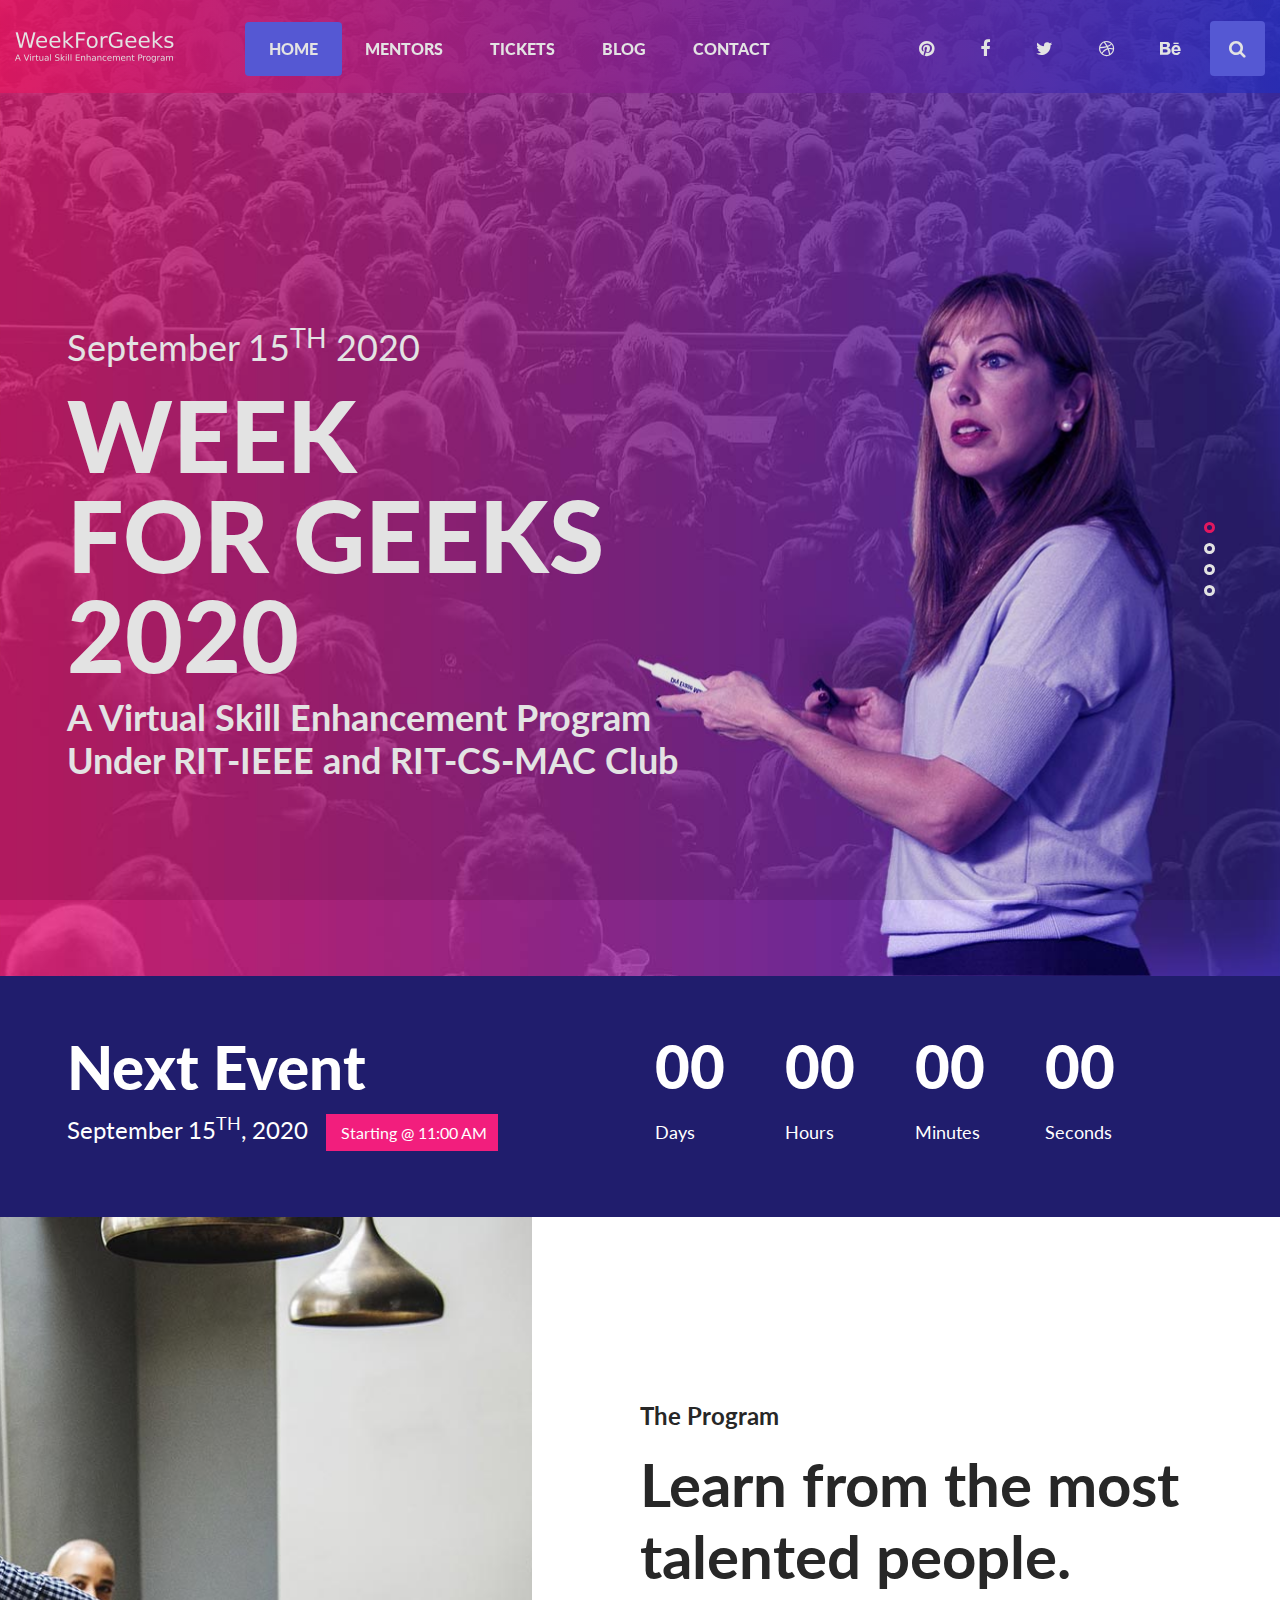
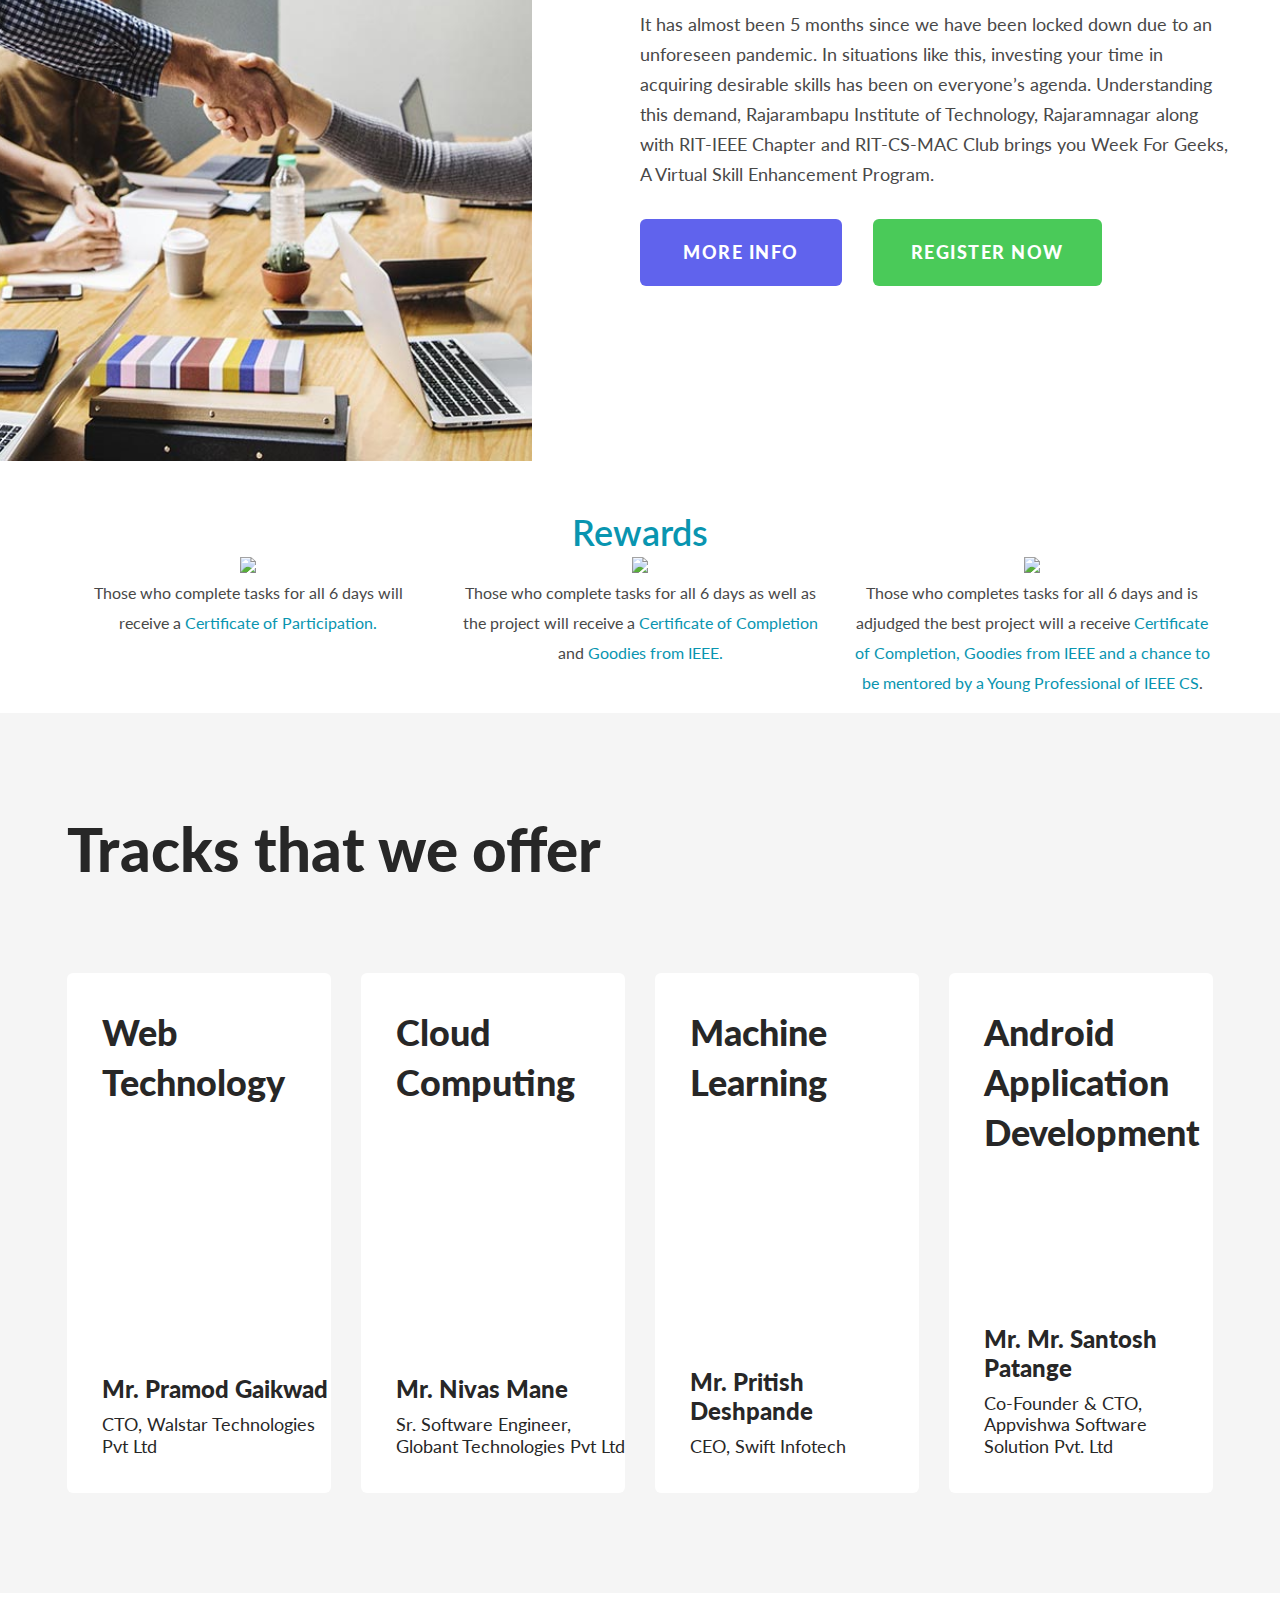
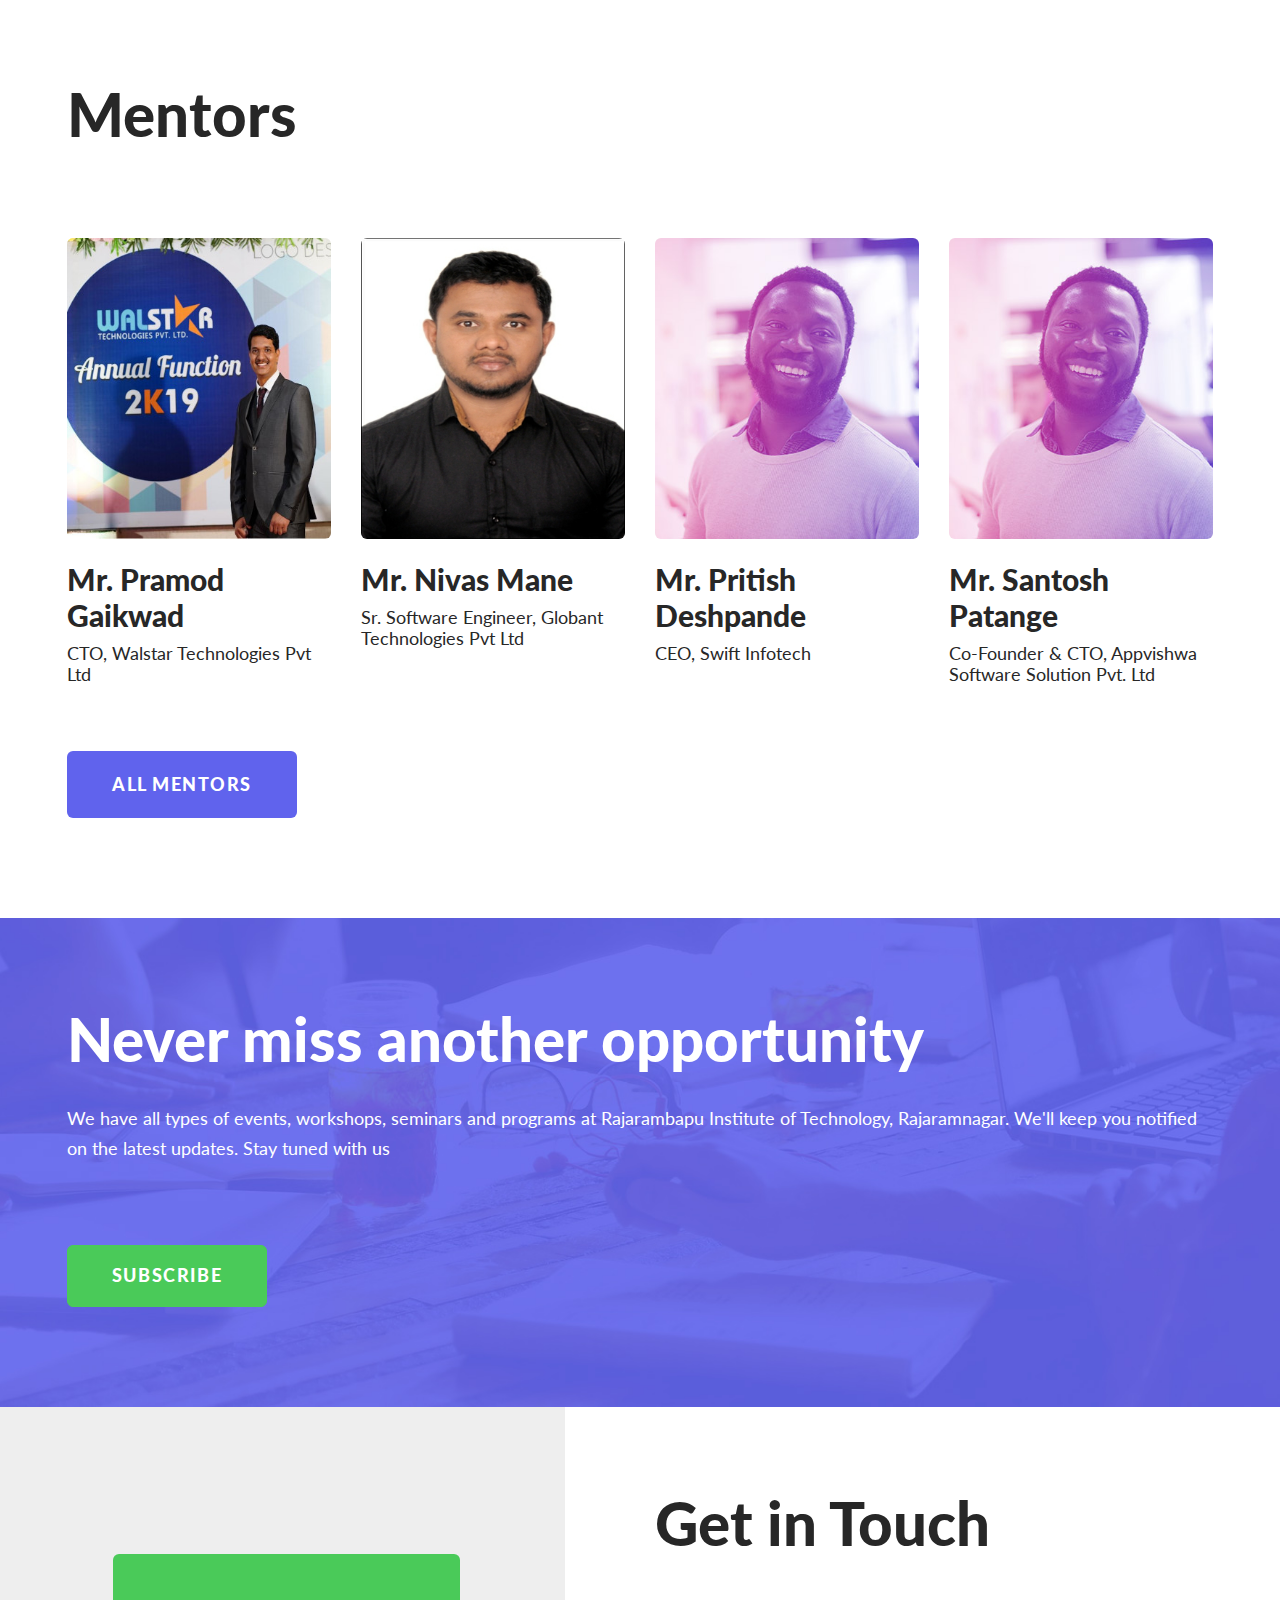
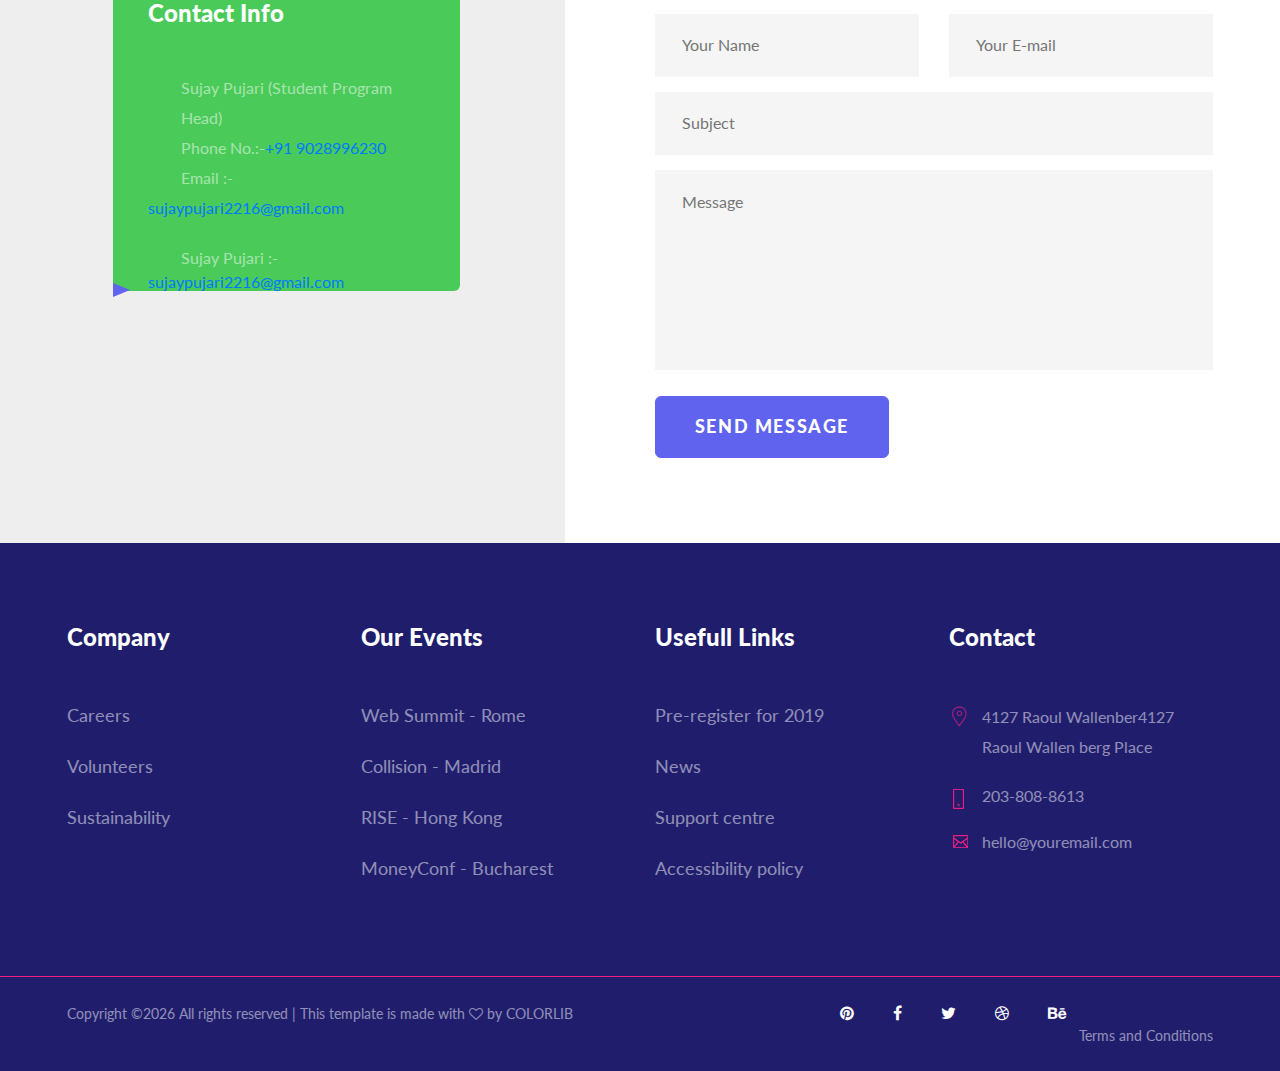
==== commit 5f1ff750: "Add files via upload" ====
--- a/index.html
+++ b/index.html
@@ -408,10 +408,11 @@
             <div class="contact-address">
                 <h4>Contact Info</h4>
                 <ul>
-                    <li><i class="flaticon-placeholder"></i><span>Rajarambapu Institute of Technology, Rajaramnagar,
-                      Sangli, Maharashtra. 415414</span></li>
-                    <li><img src="img/phone-white.png" alt=""><span>Sujay Pujari :- </span> <a href="tel:+919028996230">+91 9028996230</a></li>
-                    <li><i class="flaticon-envelope"></i><span>Sujay Pujari :- </span><a href="mailto:sujaypujari2216@gmail.com">sujaypujari2216@gmail.com</a></li>
+                    <li><span>Sujay Pujari (Student Program Head)</span><br>
+                      <span>Phone No.:- </span><a href="tel:+919028996230">+91 9028996230</a><br>
+                      <span>Email :- </span><a href="mailto:sujaypujari2216@gmail.com">sujaypujari2216@gmail.com</a>
+                    </li>
+                    <li><span>Sujay Pujari :- </span><a href="mailto:sujaypujari2216@gmail.com">sujaypujari2216@gmail.com</a></li>
                 </ul>
                 <div class="triangle-border"></div>
             </div>
--- a/css/style.css
+++ b/css/style.css
@@ -60,8 +60,6 @@
 	font-weight: 400;
 	line-height: 30px;
 	margin: 0 0 15px 0;
-	text-align: justify;
-  	text-justify: inter-word;
 }
 
 img {
@@ -1362,7 +1360,7 @@
 }
 
 .map .contact-address {
-	background: #6063ED;
+	background: #4ACA59;
 	position: absolute;
 	left: 20%;
 	top: 20%;
@@ -1373,7 +1371,7 @@
 }
 
 .map .contact-address h4 {
-	color: #fff;
+	color: #ffffff;
 	font-size: 24px;
 	font-weight: 900;
 	margin-bottom: 45px;
@@ -1403,7 +1401,7 @@
 }
 
 .map .contact-address li span {
-	color: #fff;
+	color: #ffffff;
 	font-size: 16px;
 	font-weight: 400;
 	opacity: 0.5;
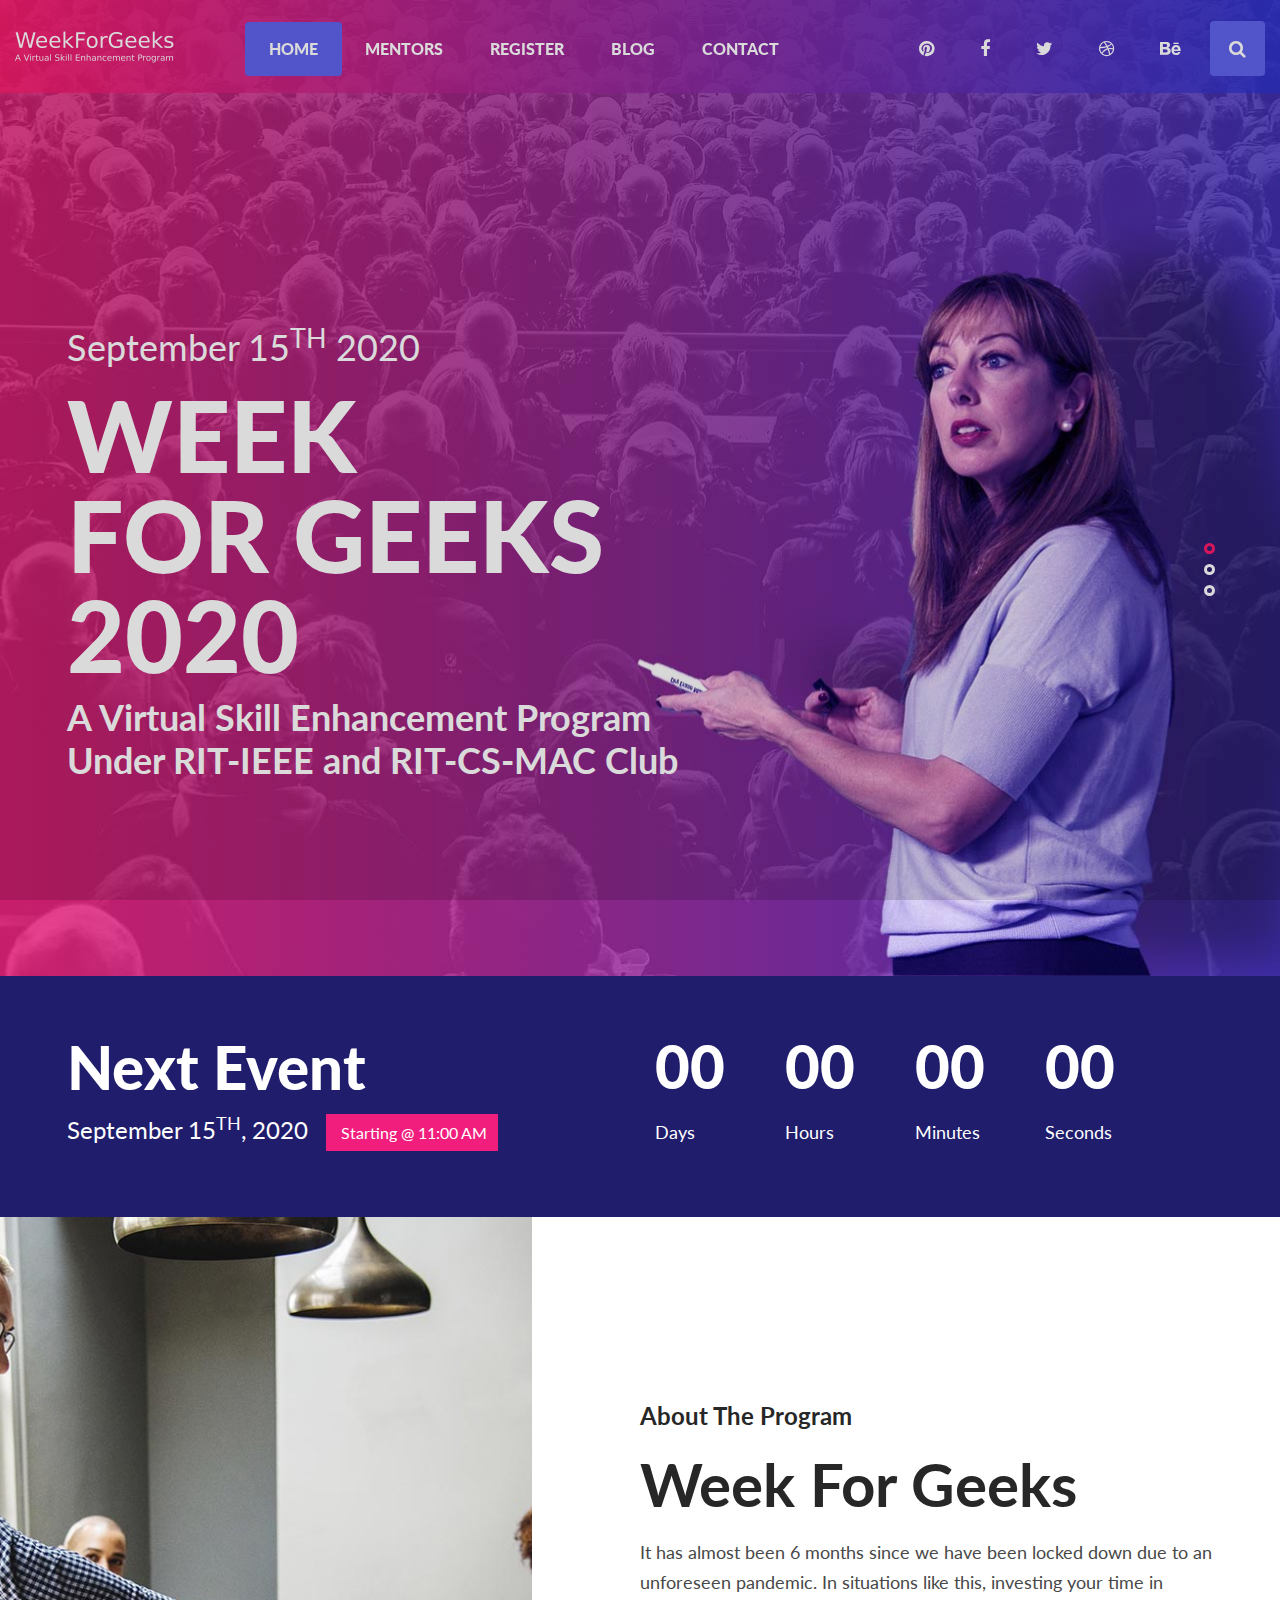
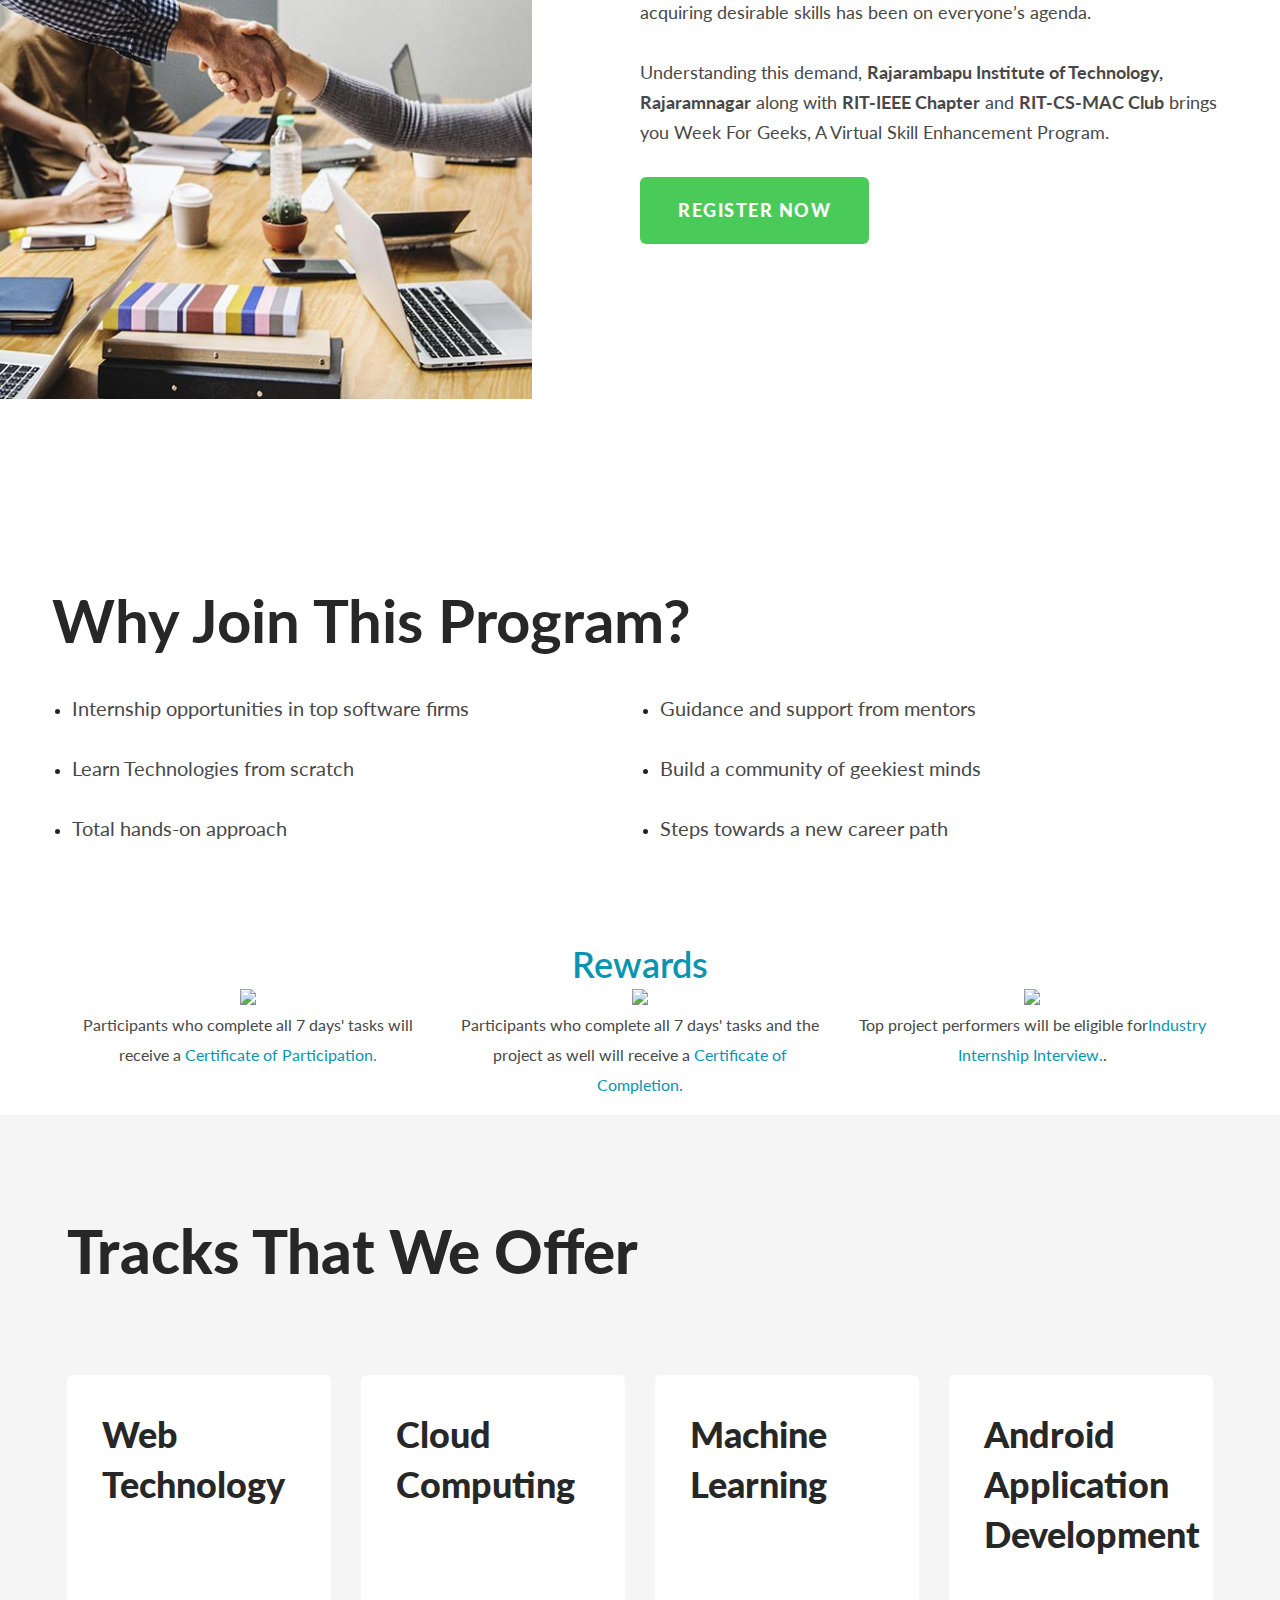
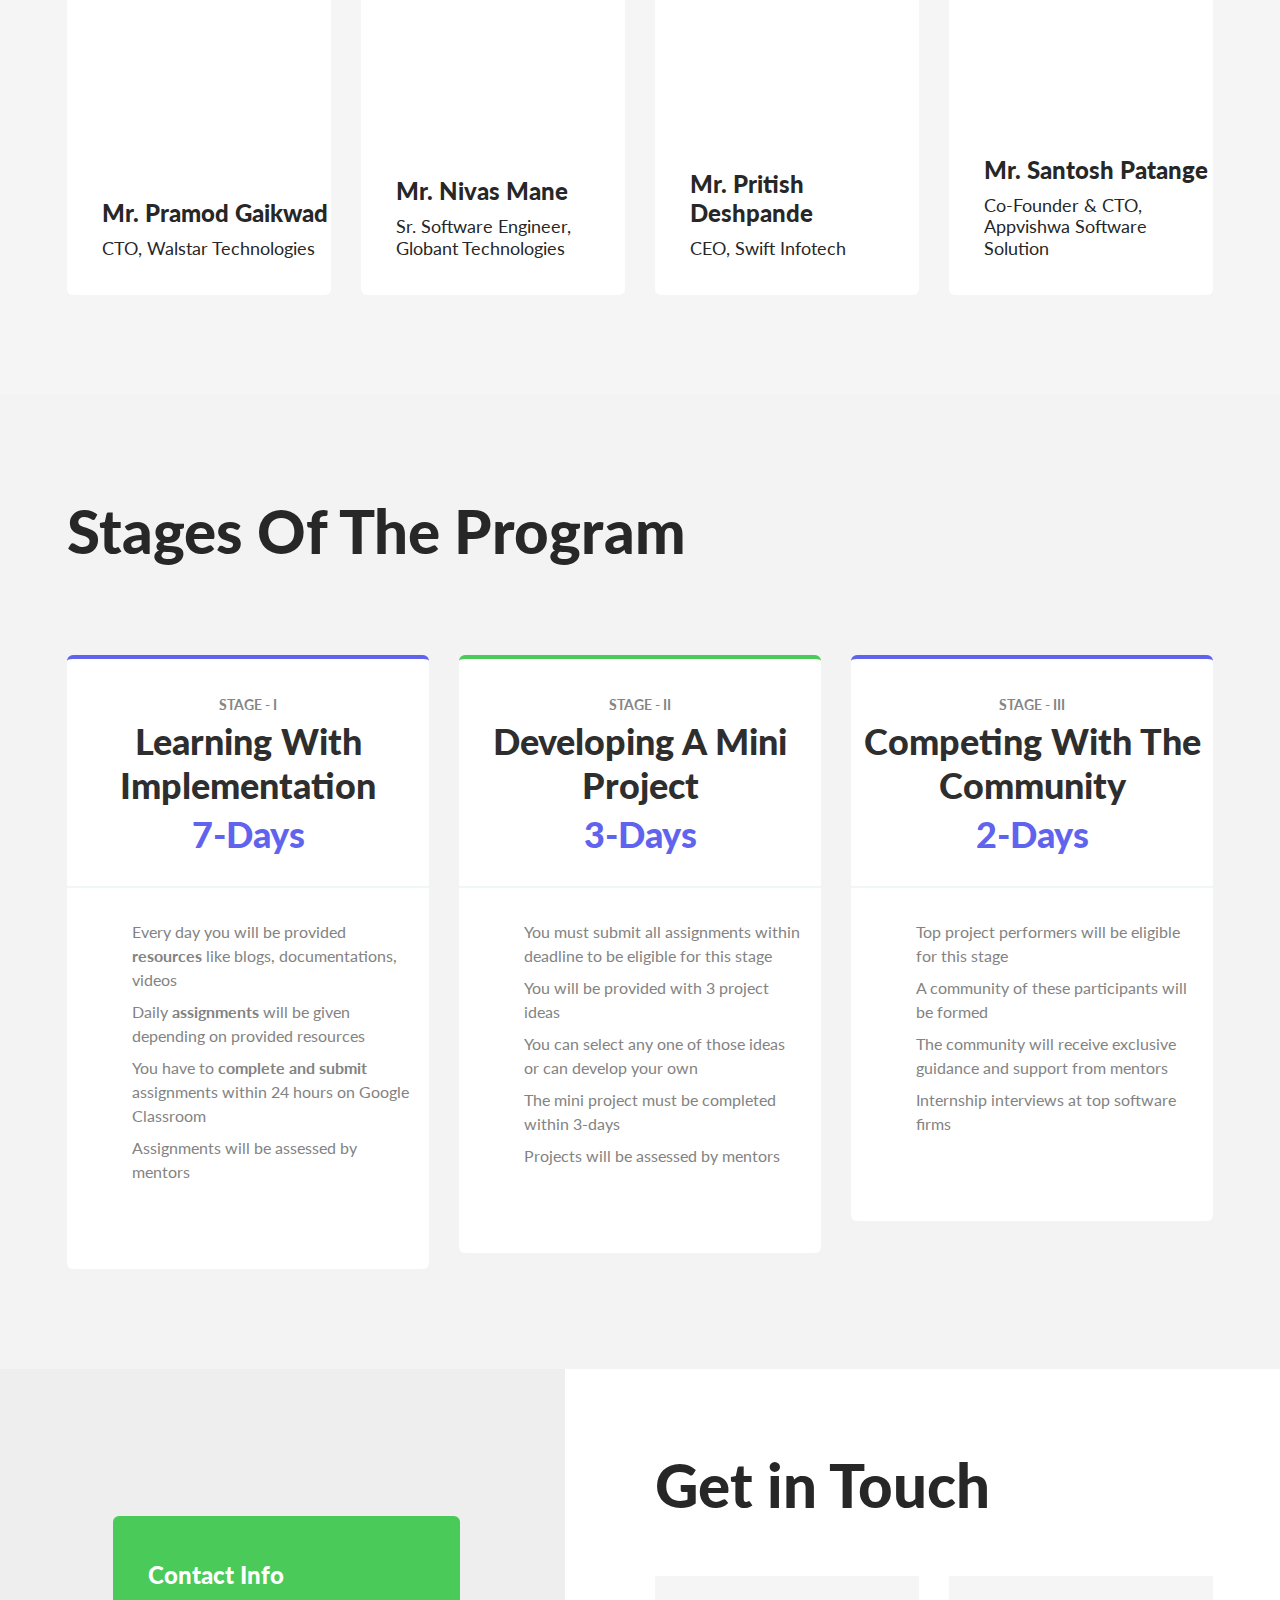
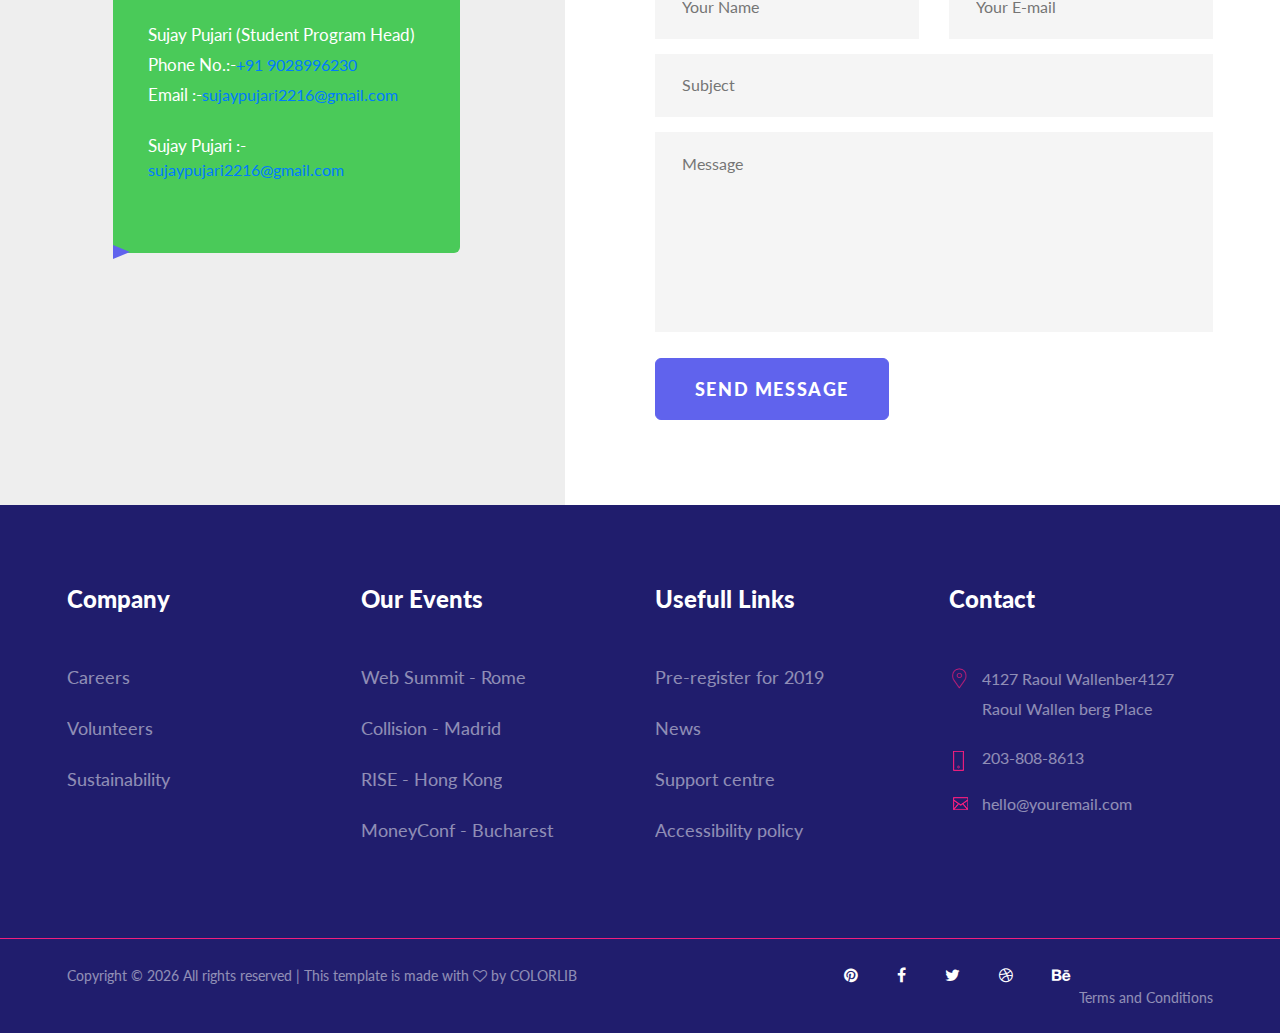
==== commit 94e40c1d: "industry mentors added" ====
--- a/index.html
+++ b/index.html
@@ -3,11 +3,11 @@
 
 <head>
     <meta charset="UTF-8">
-    <meta name="description" content="The Summit Conference Template">
-    <meta name="keywords" content="The Summit Conference, unica, creative, html">
+    <meta name="description" content="A Virtual Skill Enhancement Program">
+    <meta name="keywords" content="The Virtual Program, RIT, Rajarambapu Institute of Technology, html">
     <meta name="viewport" content="width=device-width, initial-scale=1.0">
     <meta http-equiv="X-UA-Compatible" content="ie=edge">
-    <title>WeekForGeeks | Home</title>
+    <title>Week For Geeks | Home</title>
 
     <!-- Google Font -->
     <link href="https://fonts.googleapis.com/css?family=Lato:100,300,400,700,900&display=swap" rel="stylesheet">
@@ -42,7 +42,7 @@
                                     <ul>
                                         <li><a class="active" href="./index.html">Home</a></li>
                                         <li><a href="./speakers.html">Mentors</a></li>
-                                        <li><a href="./tickets.html">Tickets</a></li>
+                                        <li><a href="./tickets.html">Register</a></li>
                                         <li><a href="./blog.html">Blog</a></li>
                                         <li><a href="./contact.html">Contact</a></li>
                                     </ul>
@@ -89,7 +89,7 @@
                     <div class="row">
                         <div class="col-lg-12">
                             <span>September 15<sup>TH</sup> 2020</span>
-                            <h1>Week<br/>for Geeks<br />2020</h1>
+                            <h1>Week<br />for Geeks<br />2020</h1>
                             <h2 class="f-bold">A Virtual Skill Enhancement Program</h2>
                             <h2 class="f-bold">Under RIT-IEEE and RIT-CS-MAC Club</h2>
                         </div>
@@ -100,10 +100,11 @@
                 <div class="container">
                     <div class="row">
                         <div class="col-lg-12">
-                            <span>September 15<sup>TH</sup> 2020 </span>
-                            <h1>Week<br/>for Geeks<br />2020</h1>
-                            <h2 class="f-bold">A Virtual Skill Enhancement Program</h2>
-                            <h2 class="f-bold">Under RIT-IEEE and RIT-CS-MAC Club</h2>
+                            <span style="font-size: 10vmin;">Register for</span>
+                            <!-- <h1>Register </br>for</h1> -->
+                            <p style="padding-top:20px;">
+                            <h1 style="font-size: 15vw;">FREE!!!</h1>
+                            </p>
                         </div>
                     </div>
                 </div>
@@ -112,26 +113,27 @@
                 <div class="container">
                     <div class="row">
                         <div class="col-lg-12">
-                            <span>September 15<sup>TH</sup> 2020 </span>
-                            <h1>Week<br/>for Geeks<br />2020</h1>
-                            <h2 class="f-bold">A Virtual Skill Enhancement Program</h2>
-                            <h2 class="f-bold">Under RIT-IEEE and RIT-CS-MAC Club</h2>
-                        </div>
-                    </div>
-                </div>
-            </div>
-            <div class="single-hero-item set-bg" data-setbg="img/slider/bg-4.jpg">
+                            <span style="font-size: 10vmin;">Chance to get</span>
+                            <!-- <h1>Register </br>for</h1> -->
+                            <p style="padding-top:20px;">
+                            <h1 style="font-size: 10vw;">Internships!!!</h1>
+                            </p>
+                        </div>
+                    </div>
+                </div>
+            </div>
+            <!-- <div class="single-hero-item set-bg" data-setbg="img/slider/bg-4.jpg">
                 <div class="container">
                     <div class="row">
                         <div class="col-lg-12">
                             <span>September 15<sup>TH</sup> 2020 </span>
-                            <h1>Week<br/>for Geeks<br />2020</h1>
+                            <h1>Week<br />for Geeks<br />2020</h1>
                             <h2 class="f-bold">A Virtual Skill Enhancement Program</h2>
                             <h2 class="f-bold">Under RIT-IEEE and RIT-CS-MAC Club</h2>
                         </div>
                     </div>
                 </div>
-            </div>
+            </div> -->
         </div>
     </div>
     <!-- Hero Area End -->
@@ -178,14 +180,17 @@
             <div class="row">
                 <div class="col-lg-6 offset-lg-6">
                     <div class="workshop-text">
-                        <h4>The Program</h4>
-                        <h2>Learn from the most<br />talented people.</h2>
-                        <p>It has almost been 5 months since we have been locked down due to an unforeseen pandemic.
-                          In situations like this, investing your time in acquiring desirable skills has been on everyone’s agenda.
-                          Understanding this demand, Rajarambapu Institute of Technology, Rajaramnagar along with RIT-IEEE Chapter and RIT-CS-MAC Club
-                          brings you Week For Geeks, A Virtual Skill Enhancement Program.  </p>
-                        <a href="#" class="more-info primary-btn">More Info</a>
-                        <a href="#" class="buy-tickets primary-btn">Register Now</a>
+                        <h4>About The Program</h4>
+                        <h2>Week For Geeks</h2>
+                        <p>It has almost been 6 months since we have been locked down due to an unforeseen pandemic.
+                            In situations like this, investing your time in acquiring desirable skills has been on
+                            everyone’s agenda.</p>
+                        <p>Understanding this demand, <b>Rajarambapu Institute of Technology, Rajaramnagar</b> along
+                            with
+                            <b>RIT-IEEE Chapter</b> and <b> RIT-CS-MAC Club</b>
+                            brings you Week For Geeks, A Virtual Skill Enhancement Program. </p>
+                        <!-- <a href="#" class="more-info primary-btn">More Info</a> -->
+                        <a href="./tickets.html" class="buy-tickets primary-btn">Register Now</a>
                     </div>
                 </div>
             </div>
@@ -193,37 +198,109 @@
     </section>
     <!-- Workshop End -->
 
+    <!-- Why Join starts -->
+    <style scoped>
+        .why-join {
+            width: 50%;
+            padding: 20px;
+            float: left;
+        }
+
+        .why-join p {
+            font-size: 20px;
+        }
+
+        @media (max-width: 700px) {
+            .why-join {
+                float: none;
+                width: 100%;
+                padding: 0px 20px;
+            }
+
+            .why-join p {
+                font-size: 16px;
+            }
+        }
+    </style>
+    <section class="workshop-section">
+
+        <div class="container">
+            <div class="row">
+                <div class="col-12">
+                    <div class="workshop-text">
+                        <h2>Why Join This Program?</h2>
+
+                        <div class="table-features">
+                            <ul class="why-join">
+                                <li>
+                                    <p>Internship opportunities in top software firms</p>
+                                </li>
+                                <li>
+                                    <p>Learn Technologies from scratch</p>
+                                </li>
+                                <li>
+                                    <p>Total hands-on approach</p>
+                                </li>
+                            </ul>
+                            <ul class=" why-join">
+                                <li>
+                                    <p>Guidance and support from mentors </p>
+                                </li>
+                                <li>
+                                    <p>Build a community of geekiest minds</p>
+                                </li>
+                                <li>
+                                    <p>Steps towards a new career path</p>
+                                </li>
+                            </ul>
+                        </div>
+                    </div>
+                </div>
+            </div>
+        </div>
+        <!-- <div class="workshop-img set-bg" data-setbg="img/workshop.jpg"></div> -->
+    </section>
+
+    <!-- Why Join Ends -->
+
+
     <section id="section-intro-text" style="padding: 50px 0px 0px 0px;">
         <div class="container">
-          <div class="row">
-
-            <div class="col-md-12 text-center wow fadeInUp">
-              <h2><span class="id-color"  id="rewards" style="color: #0995b0;" >Rewards </span></h2>
-              <div class="spacer-single"></div>
-            </div>
-
-            <div class="col-md-4 text-center wow fadeInUp">
-              <img src="https://hiconier.sirv.com/assets/images/trophy.png" style="padding-bottom: 5px; color: #0995b0;">
-              <p>Those who complete tasks for all 6 days will receive a <span class="id-color" style="color: #0995b0;">Certificate of Participation.</span></p>
-            </div>
-            <div class="col-md-4 text-center wow fadeInUp">
-              <img src="https://hiconier.sirv.com/assets/images/trophy.png" style="padding-bottom: 5px; color: #0995b0;">
-              <p>Those who complete tasks for all 6 days as well as the project will receive a <span class="id-color" style="color: #0995b0;">Certificate of Completion</span> and <span class="id-color" style="color: #0995b0;">Goodies from IEEE.</span> </p>
-            </div>
-            <div class="col-md-4 text-center wow fadeInUp">
-              <img src="https://hiconier.sirv.com/assets/images/trophy.png" style="padding-bottom: 5px; color: #0995b0;">
-              <p>Those who completes tasks for all 6 days and is adjudged the best project will a receive <span class="id-color" style="color: #0995b0;">Certificate of Completion, Goodies from IEEE and a chance to be mentored by a Young Professional of IEEE CS</span>.</p>
-            </div>
-
-            <!-- <div class="col-md-12 text-center wow fadeInUp" id="about" style="padding: 50px 0px 30px 0px;">
+            <div class="row">
+
+                <div class="col-md-12 text-center wow fadeInUp">
+                    <h2><span class="id-color" id="rewards" style="color: #0995b0;">Rewards </span></h2>
+                    <div class="spacer-single"></div>
+                </div>
+
+                <div class="col-md-4 text-center wow fadeInUp">
+                    <img src="https://hiconier.sirv.com/assets/images/trophy.png"
+                        style="padding-bottom: 5px; color: #0995b0;">
+                    <p>Participants who complete all 7 days' tasks will receive a <span class="id-color"
+                            style="color: #0995b0;">Certificate of Participation.</span></p>
+                </div>
+                <div class="col-md-4 text-center wow fadeInUp">
+                    <img src="https://hiconier.sirv.com/assets/images/trophy.png"
+                        style="padding-bottom: 5px; color: #0995b0;">
+                    <p>Participants who complete all 7 days' tasks and the project as well will receive a <span
+                            class="id-color" style="color: #0995b0;">Certificate of Completion.</span> </p>
+                </div>
+                <div class="col-md-4 text-center wow fadeInUp">
+                    <img src="https://hiconier.sirv.com/assets/images/trophy.png"
+                        style="padding-bottom: 5px; color: #0995b0;">
+                    <p> Top project performers will be eligible for<span class="id-color"
+                            style="color: #0995b0;">Industry Internship Interview.</span>.</p>
+                </div>
+
+                <!-- <div class="col-md-12 text-center wow fadeInUp" id="about" style="padding: 50px 0px 30px 0px;">
               <h2><span class="id-color" style="color: #0995b0;">About </span> Us</h2>
               <p class="lead">IEEE APSIT Student Chapter is a student body representing A.P Shah Institute of Technology on IEEE platform. We formed this committee of IEEE members to educate and to bring awareness of the latest technology prevailing in today's world. We strive to improve the quality of knowledge being imparted to students by organizing technical workshops and events which are led by motivational speakers. Our aim is to help students achieve a successful career by making them eligible for the current world of technology.</p>
               <div class="spacer-single"></div>
             </div> -->
 
-          </div>
-        </div>
-      </section>
+            </div>
+        </div>
+    </section>
 
     <!-- Speak About Section Begin -->
     <section class="speak-about spad">
@@ -231,7 +308,7 @@
             <div class="row">
                 <div class="col-lg-12">
                     <div class="section-title">
-                        <h2>Tracks that we offer</h2>
+                        <h2>Tracks That We Offer</h2>
                     </div>
                 </div>
             </div>
@@ -240,7 +317,7 @@
                     <div class="speak-text">
                         <h2>Web <br />Technology</h2>
                         <div class="speaker-name">
-                            <h4>Mr. Pramod Gaikwad <span>CTO, Walstar Technologies Pvt Ltd</span></h4>
+                            <h4>Mr. Pramod Gaikwad <span>CTO, Walstar Technologies</span></h4>
                         </div>
                     </div>
                 </div>
@@ -248,7 +325,7 @@
                     <div class="speak-text">
                         <h2>Cloud<br />Computing</h2>
                         <div class="speaker-name">
-                            <h4>Mr. Nivas Mane <span>Sr. Software Engineer, Globant Technologies Pvt Ltd</span></h4>
+                            <h4>Mr. Nivas Mane <span>Sr. Software Engineer, Globant Technologies</span></h4>
                         </div>
                     </div>
                 </div>
@@ -264,7 +341,7 @@
                     <div class="speak-text">
                         <h2>Android<br />Application<br />Development</h2>
                         <div class="speaker-name">
-                            <h4>Mr. Mr. Santosh Patange <span>Co-Founder & CTO, Appvishwa Software Solution Pvt. Ltd</span></h4>
+                            <h4>Mr. Santosh Patange <span>Co-Founder & CTO, Appvishwa Software Solution</span></h4>
                         </div>
                     </div>
                 </div>
@@ -290,7 +367,7 @@
     <!-- Speak About Section End -->
 
     <!-- Speaker Section Begin -->
-    <section class="speaker-section spad">
+    <!-- <section class="speaker-section spad">
         <div class="container">
             <div class="row">
                 <div class="col-lg-12">
@@ -336,7 +413,8 @@
                             <img src="img/speaker-3.jpg" alt="">
                         </div>
                         <div class="speaker-text">
-                            <h3>Mr. Santosh Patange <span>Co-Founder & CTO, Appvishwa Software Solution Pvt. Ltd</span></h3>
+                            <h3>Mr. Santosh Patange <span>Co-Founder & CTO, Appvishwa Software Solution Pvt. Ltd</span>
+                            </h3>
                         </div>
                     </div>
                 </div>
@@ -347,31 +425,127 @@
                 </div>
             </div>
         </div>
-    </section>
+    </section> -->
     <!-- Speaker Section End -->
 
+    <!-- Tickets Price Area Begin -->
+
+    <section class="tickets-table-price spad">
+        <div class="container">
+            <div class="row">
+                <div class="col-lg-12">
+                    <div class="section-title">
+                        <h2>Stages Of The Program</h2>
+                    </div>
+                </div>
+            </div>
+            <div class="row">
+                <div class="col-lg-4 col-md-6">
+                    <div class="tickets-table">
+                        <div class="table-price text-center">
+                            <span>STAGE - I</span>
+                            <h2 class="table-title">Learning With Implementation</h2>
+                            <h2 class="price">7-Days</h2>
+                        </div>
+                        <div class="table-features">
+                            <ul>
+                                <li> Every day you will be provided <b>resources</b> like
+                                    blogs,
+                                    documentations, videos</li>
+                                <li> Daily <b>assignments</b> will be given depending
+                                    on
+                                    provided resources </li>
+                                <li> You have to <b>complete and submit</b> assignments
+                                    within
+                                    24 hours on Google Classroom
+                                </li>
+                                <li> Assignments will be assessed by mentors</li>
+                                <!--<li><img src="img/check.png" alt=""> Access to investors and mentors</li>
+                                    <li><img src="img/close.png" alt=""> Networking Database</li>
+                                    <li><img src="img/close.png" alt=""> After Party</li>
+                                    <li><img src="img/close.png" alt=""> Private Mentoring Sessions</li> -->
+                            </ul>
+                            <!-- <a href="#" class="primary-btn buy-tickets">Buy Tickets</a> -->
+                        </div>
+                    </div>
+                </div>
+                <div class="col-lg-4 col-md-6">
+                    <div class="tickets-table recommended">
+                        <div class="table-price text-center">
+                            <span>STAGE - II</span>
+                            <h2 class="table-title">Developing A Mini Project</h2>
+                            <h2 class="price">3-Days</h2>
+                        </div>
+                        <div class="table-features">
+                            <ul>
+                                <li> You must submit all assignments within
+                                    deadline
+                                    to be eligible for this stage</li>
+                                <li> You will be provided with 3 project ideas</li>
+                                <li> You can select any one of those ideas or can
+                                    develop your own</li>
+                                <li>The mini project must be completed within 3-days</li>
+                                <li> Projects will be assessed by mentors</li>
+                                <!-- <li><img src="img/check.png" alt=""> Networking Database</li>
+                                    <li><img src="img/close.png" alt=""> After Party</li>
+                                    <li><img src="img/close.png" alt=""> Private Mentoring Sessions</li> -->
+                            </ul>
+                            <!-- <a href="#" class="primary-btn buy-tickets">Buy Tickets</a> -->
+                        </div>
+                    </div>
+                </div>
+                <div class="col-lg-4 col-md-6">
+                    <div class="tickets-table">
+                        <div class="table-price text-center">
+                            <span>STAGE - III</span>
+                            <h2 class="table-title">Competing With The Community</h2>
+                            <h2 class="price">2-Days</h2>
+                        </div>
+                        <div class="table-features">
+                            <ul>
+                                <li> Top project performers will be eligible for this stage</li>
+                                <li> A community of these participants will be formed</li>
+                                <li> The community will receive exclusive guidance and support from mentors</li>
+                                <li> Internship interviews at top software firms</li>
+                                <!-- <li><img src="img/check.png" alt=""> Access to workshops</li>
+                                    <li><img src="img/check.png" alt=""> Access to investors and mentors</li>
+                                    <li><img src="img/check.png" alt=""> Networking Database</li>
+                                    <li><img src="img/check.png" alt=""> After Party</li>
+                                    <li><img src="img/check.png" alt=""> Private Mentoring Sessions</li> -->
+                            </ul>
+                            <!-- <a href="#" class="primary-btn buy-tickets">Buy Tickets</a> -->
+                        </div>
+                    </div>
+                </div>
+            </div>
+        </div>
+    </section>
+
+    <!-- Tickets Price Area End -->
+
     <!-- Subscribe Form Begin -->
-    <section class="subscribe-form set-bg spad" data-setbg="img/subs-bg.jpg">
+    <!-- <section class="subscribe-form set-bg spad" data-setbg="img/subs-bg.jpg">
         <div class="container">
             <div class="row">
                 <div class="col">
                     <div class="section-title">
                         <h2>Never miss another opportunity</h2>
                     </div>
-                    <p>We have all types of events, workshops, seminars and programs at Rajarambapu Institute of Technology, Rajaramnagar.
-                      We'll keep you notified on the latest updates. Stay tuned with us </p>
-
-                      <button href="#" class="submit-btn">subscribe</button>
-                </div>
-                <!-- <div class="col-lg-12">
+                    <p>We have all types of events, workshops, seminars and programs at Rajarambapu Institute of
+                        Technology, Rajaramnagar.
+                        We'll keep you notified on the latest updates. Stay tuned with us </p>
+
+                    <button href="#" class="submit-btn">subscribe</button>
+                </div>-->
+    <!-- <div class="col-lg-12">
                     <form action="#" class="subs-form" method="post">
                         <input type="email" placeholder="Your E-main Address">
                         <button href="#" class="submit-btn">subscribe</button>
                     </form>
                 </div> -->
-            </div>
-        </div>
-    </section>
+    <!-- </div> 
+    </div>
+    </section> -->
     <!-- Subscribe Form End -->
 
     <section class="contact-section">
@@ -409,10 +583,11 @@
                 <h4>Contact Info</h4>
                 <ul>
                     <li><span>Sujay Pujari (Student Program Head)</span><br>
-                      <span>Phone No.:- </span><a href="tel:+919028996230">+91 9028996230</a><br>
-                      <span>Email :- </span><a href="mailto:sujaypujari2216@gmail.com">sujaypujari2216@gmail.com</a>
+                        <span>Phone No.:- </span><a href="tel:+919028996230">+91 9028996230</a><br>
+                        <span>Email :- </span><a href="mailto:sujaypujari2216@gmail.com">sujaypujari2216@gmail.com</a>
                     </li>
-                    <li><span>Sujay Pujari :- </span><a href="mailto:sujaypujari2216@gmail.com">sujaypujari2216@gmail.com</a></li>
+                    <li><span>Sujay Pujari :- </span><a
+                            href="mailto:sujaypujari2216@gmail.com">sujaypujari2216@gmail.com</a></li>
                 </ul>
                 <div class="triangle-border"></div>
             </div>
@@ -473,9 +648,14 @@
                 <div class="row">
                     <div class="col-lg-12">
                         <div class="copyright-text">
-                            <div class="copyright"><!-- Link back to Colorlib can't be removed. Template is licensed under CC BY 3.0. -->
-Copyright &copy;<script>document.write(new Date().getFullYear());</script> All rights reserved | This template is made with <i class="fa fa-heart-o" aria-hidden="true"></i> by <a href="https://colorlib.com" target="_blank">Colorlib</a>
-<!-- Link back to Colorlib can't be removed. Template is licensed under CC BY 3.0. --></div>
+                            <div class="copyright">
+                                <!-- Link back to Colorlib can't be removed. Template is licensed under CC BY 3.0. -->
+                                Copyright &copy;
+                                <script>document.write(new Date().getFullYear());</script> All rights reserved | This
+                                template is made with <i class="fa fa-heart-o" aria-hidden="true"></i> by <a
+                                    href="https://colorlib.com" target="_blank">Colorlib</a>
+                                <!-- Link back to Colorlib can't be removed. Template is licensed under CC BY 3.0. -->
+                            </div>
                             <div class="footer-social">
                                 <a href="#"><i class="fa fa-pinterest"></i></a>
                                 <a href="#"><i class="fa fa-facebook"></i></a>
@@ -503,4 +683,4 @@
     <script src="js/main.js"></script>
 </body>
 
-</html>
+</html>--- a/css/style.css
+++ b/css/style.css
@@ -1374,7 +1374,7 @@
 	color: #ffffff;
 	font-size: 24px;
 	font-weight: 900;
-	margin-bottom: 45px;
+	margin-bottom: 30px;
 }
 
 .map .contact-address li {
@@ -1402,11 +1402,10 @@
 
 .map .contact-address li span {
 	color: #ffffff;
-	font-size: 16px;
-	font-weight: 400;
-	opacity: 0.5;
+	font-size: 17px;
+	font-weight: 400;
+	opacity: 1;
 	display: inline-block;
-	margin-left: 33px;
 }
 
 .map .contact-address .triangle-border {
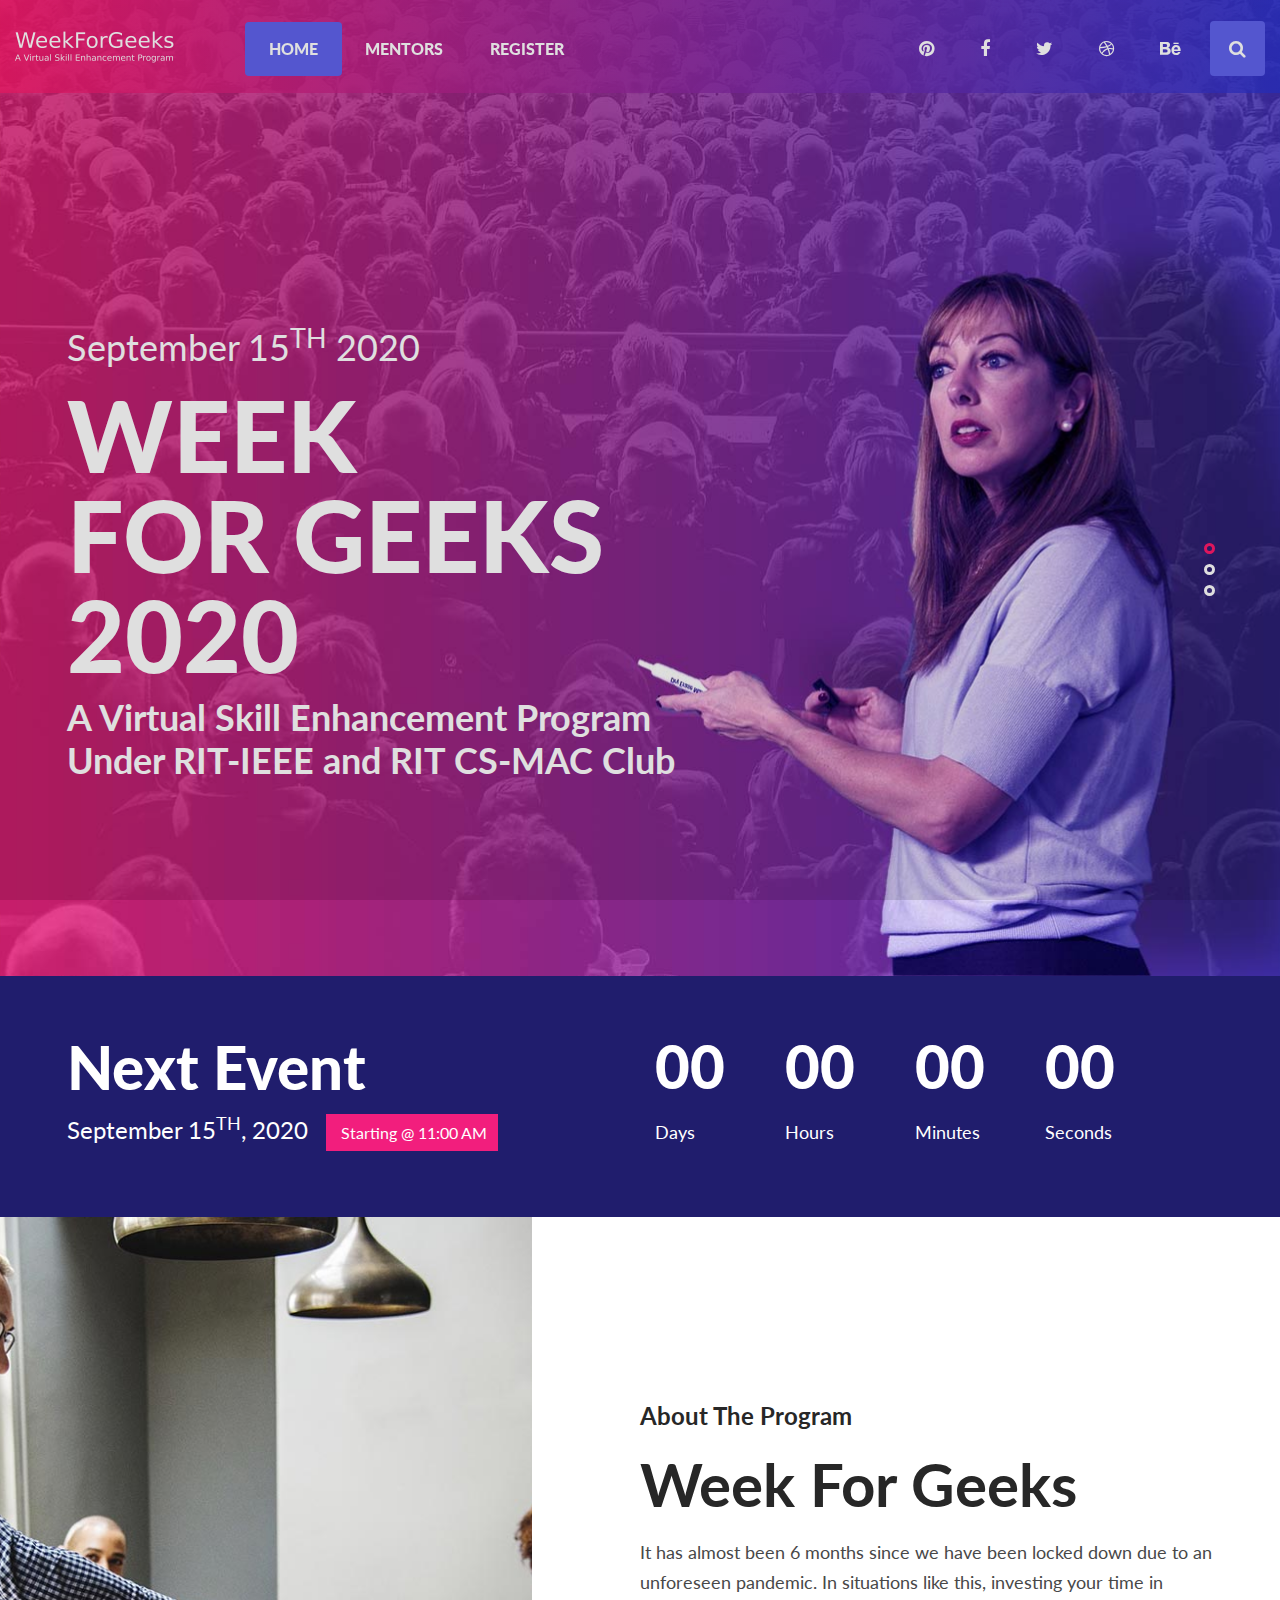
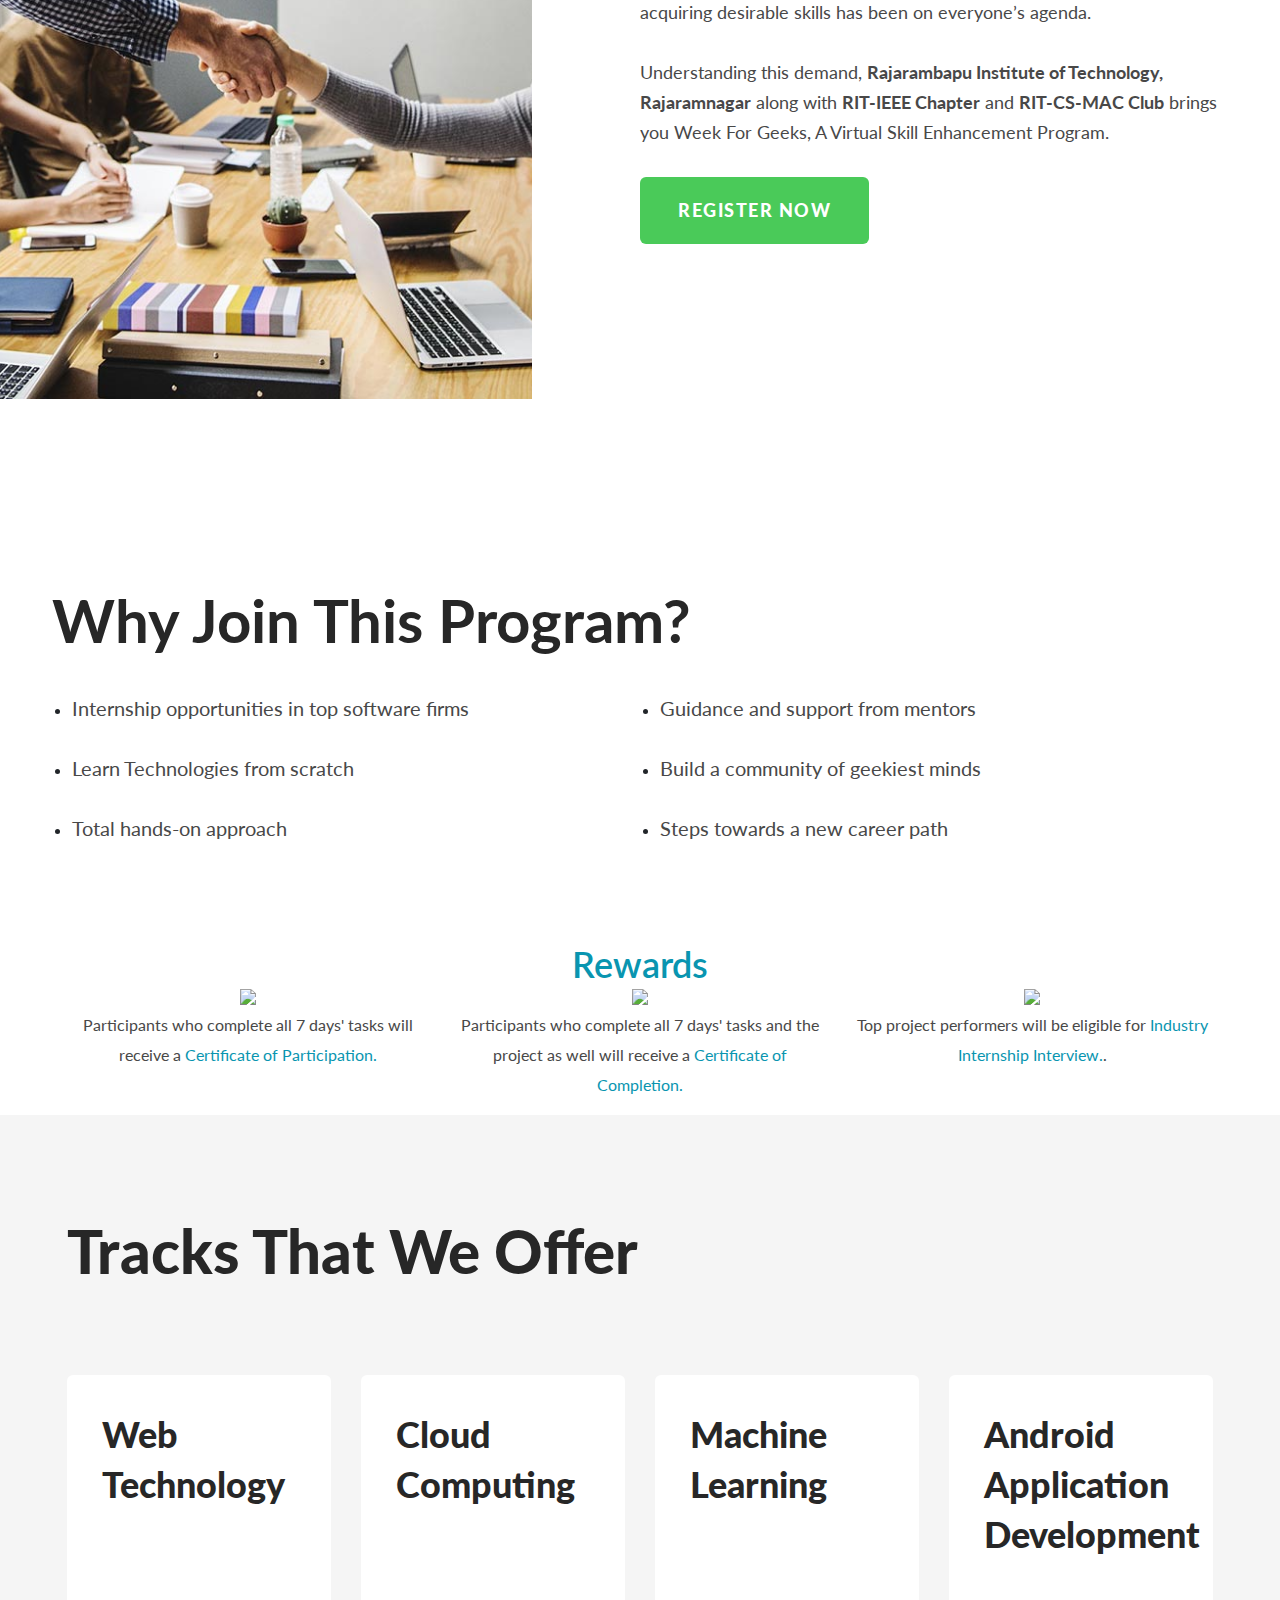
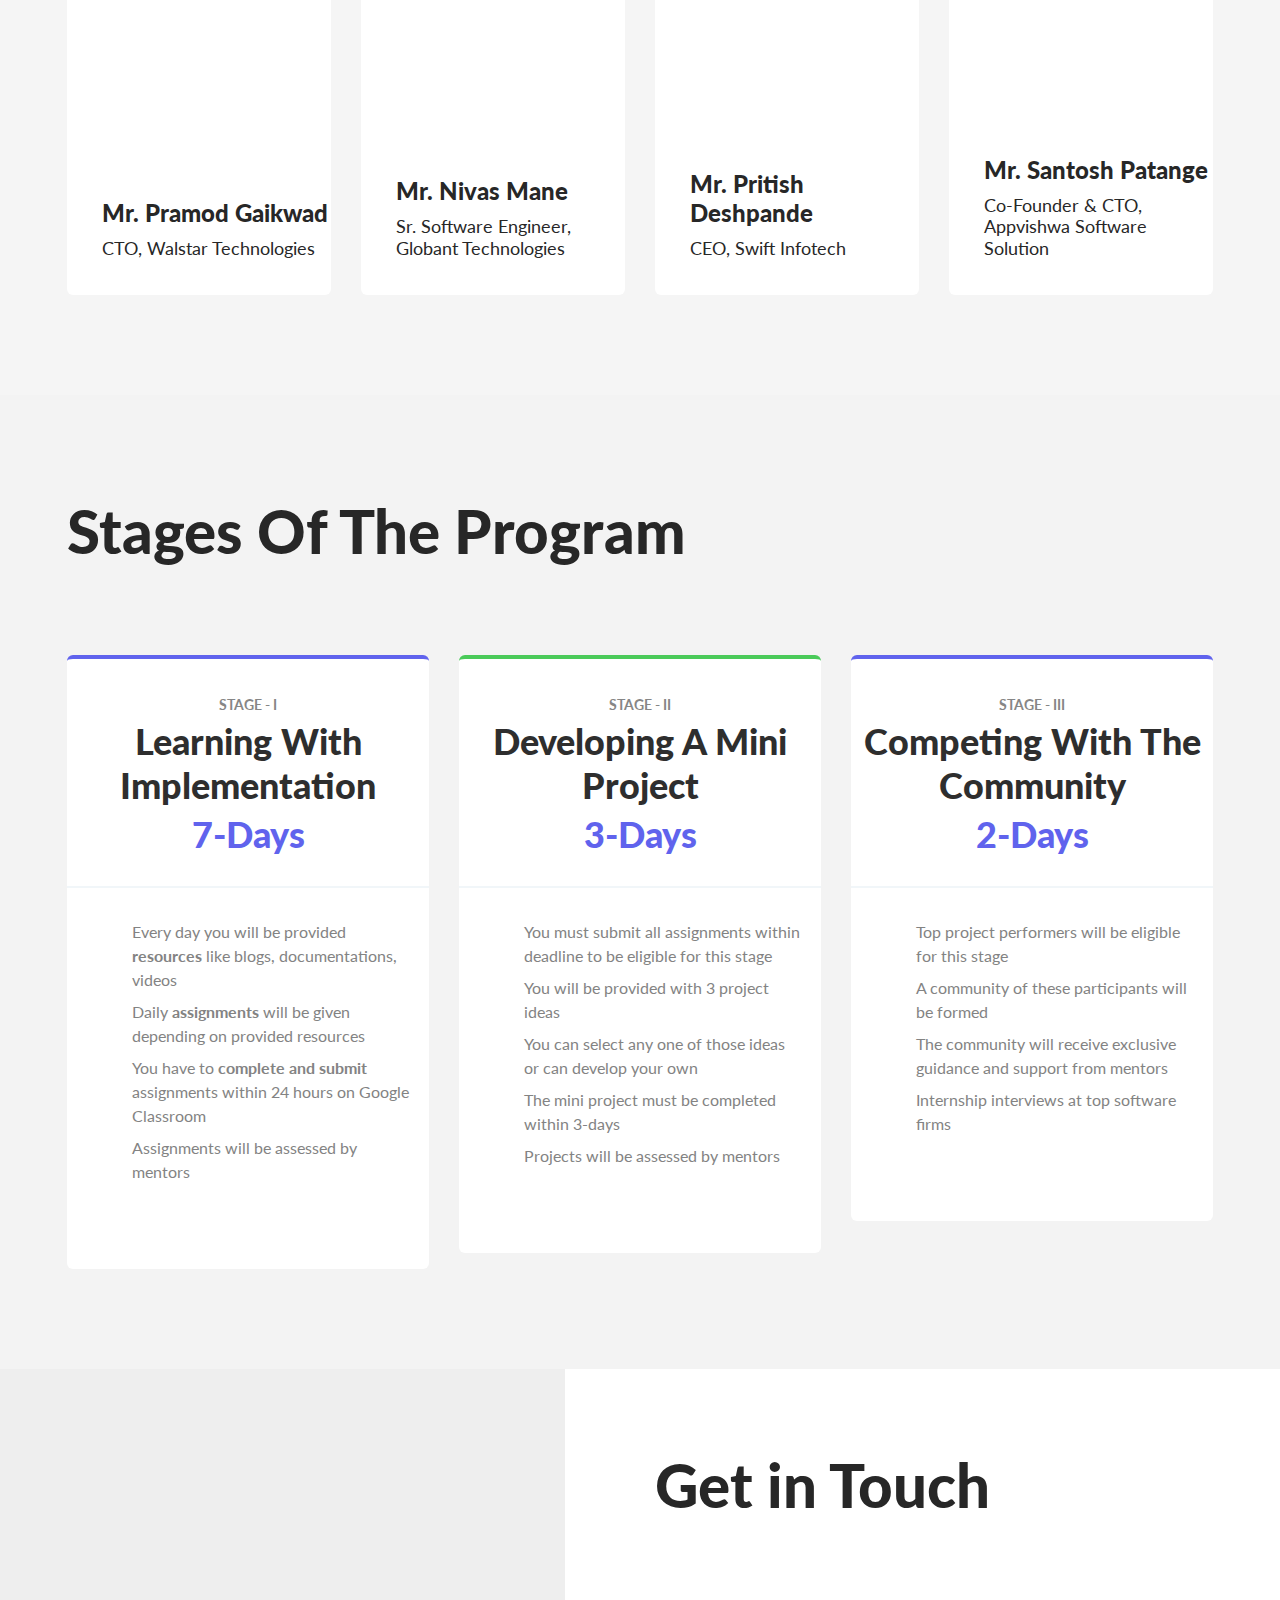
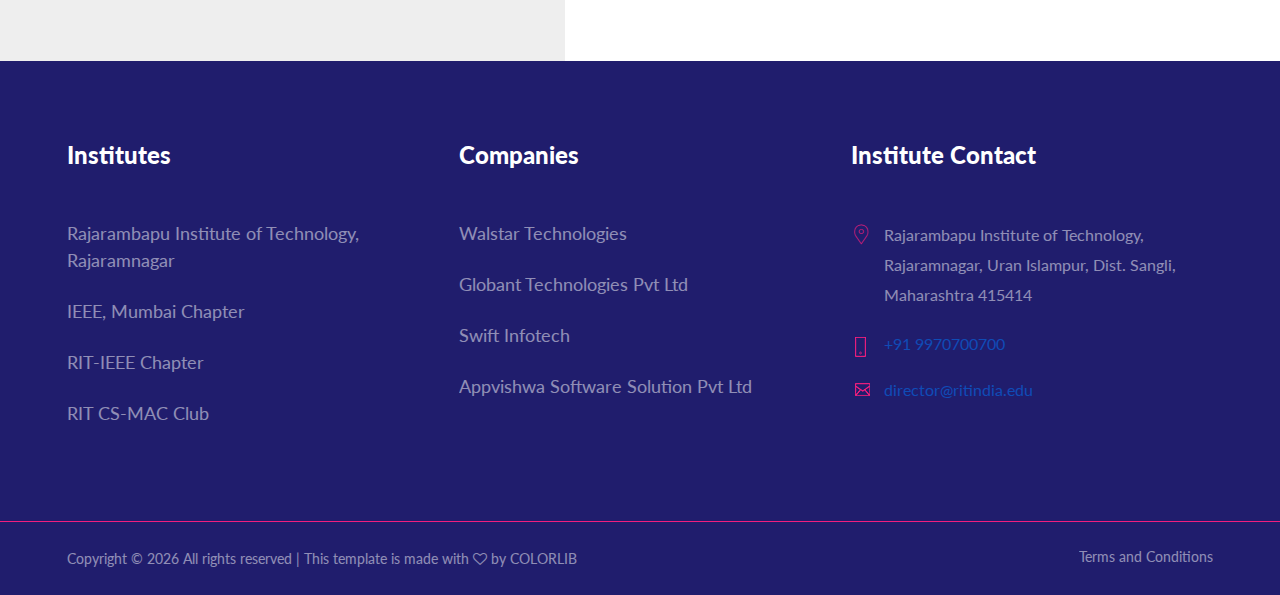
==== commit db4a439a: "Add files via upload" ====
--- a/index.html
+++ b/index.html
@@ -43,8 +43,8 @@
                                         <li><a class="active" href="./index.html">Home</a></li>
                                         <li><a href="./speakers.html">Mentors</a></li>
                                         <li><a href="./tickets.html">Register</a></li>
-                                        <li><a href="./blog.html">Blog</a></li>
-                                        <li><a href="./contact.html">Contact</a></li>
+                                        <!-- <li><a href="./blog.html">Blog</a></li>
+                                        <li><a href="./contact.html">Contact</a></li> -->
                                     </ul>
                                 </nav>
                             </div>
@@ -91,37 +91,61 @@
                             <span>September 15<sup>TH</sup> 2020</span>
                             <h1>Week<br />for Geeks<br />2020</h1>
                             <h2 class="f-bold">A Virtual Skill Enhancement Program</h2>
-                            <h2 class="f-bold">Under RIT-IEEE and RIT-CS-MAC Club</h2>
-                        </div>
-                    </div>
-                </div>
-            </div>
-            <div class="single-hero-item set-bg" data-setbg="img/slider/bg-2.jpg">
+                            <h2 class="f-bold">Under RIT-IEEE and RIT CS-MAC Club</h2>
+                        </div>
+                    </div>
+                </div>
+            </div>
+            <div class="single-hero-item set-bg" data-setbg="img/slider/bg-1.jpg">
+                <div class="container">
+                    <div class="row">
+                        <div class="col-lg-12">
+                            <span>Register For</span>
+                            <h1>FREE!!!</h1>
+                            <h2 class="f-bold">What are you waiting for??</h2>
+                            <h2 class="f-bold">Hurry Up!! And save your SPOT</h2>
+                        </div>
+                    </div>
+                </div>
+            </div>
+            <div class="single-hero-item set-bg" data-setbg="img/slider/bg-1.jpg">
+                <div class="container">
+                    <div class="row">
+                        <div class="col-lg-12">
+                            <span>Chance to get</span>
+                            <h1>Internships!!!</h1>
+                            <h2 class="f-bold">Bigger Oppurtunities waiting for You</h2>
+                            <h2 class="f-bold">Right time to boost your Career!! Register now</h2>
+                        </div>
+                    </div>
+                </div>
+            </div>
+            <!-- <div class="single-hero-item set-bg" data-setbg="img/slider/bg-2.jpg">
                 <div class="container">
                     <div class="row">
                         <div class="col-lg-12">
                             <span style="font-size: 10vmin;">Register for</span>
-                            <!-- <h1>Register </br>for</h1> -->
                             <p style="padding-top:20px;">
                             <h1 style="font-size: 15vw;">FREE!!!</h1>
+                            <h2 class="f-bold">What are you waiting for??</h2>
+                            <h2 class="f-bold">Hurry Up!! And save your SPOT</h2>
                             </p>
                         </div>
                     </div>
                 </div>
-            </div>
-            <div class="single-hero-item set-bg" data-setbg="img/slider/bg-3.jpg">
+            </div> -->
+            <!-- <div class="single-hero-item set-bg" data-setbg="img/slider/bg-3.jpg">
                 <div class="container">
                     <div class="row">
                         <div class="col-lg-12">
                             <span style="font-size: 10vmin;">Chance to get</span>
-                            <!-- <h1>Register </br>for</h1> -->
                             <p style="padding-top:20px;">
                             <h1 style="font-size: 10vw;">Internships!!!</h1>
                             </p>
                         </div>
                     </div>
                 </div>
-            </div>
+            </div> -->
             <!-- <div class="single-hero-item set-bg" data-setbg="img/slider/bg-4.jpg">
                 <div class="container">
                     <div class="row">
@@ -230,7 +254,7 @@
                     <div class="workshop-text">
                         <h2>Why Join This Program?</h2>
 
-                        <div class="table-features">
+                        <!-- <div class="table-features"> -->
                             <ul class="why-join">
                                 <li>
                                     <p>Internship opportunities in top software firms</p>
@@ -253,7 +277,7 @@
                                     <p>Steps towards a new career path</p>
                                 </li>
                             </ul>
-                        </div>
+                        <!-- </div> -->
                     </div>
                 </div>
             </div>
@@ -288,7 +312,7 @@
                 <div class="col-md-4 text-center wow fadeInUp">
                     <img src="https://hiconier.sirv.com/assets/images/trophy.png"
                         style="padding-bottom: 5px; color: #0995b0;">
-                    <p> Top project performers will be eligible for<span class="id-color"
+                    <p> Top project performers will be eligible for <span class="id-color"
                             style="color: #0995b0;">Industry Internship Interview.</span>.</p>
                 </div>
 
@@ -534,7 +558,6 @@
                     <p>We have all types of events, workshops, seminars and programs at Rajarambapu Institute of
                         Technology, Rajaramnagar.
                         We'll keep you notified on the latest updates. Stay tuned with us </p>
-
                     <button href="#" class="submit-btn">subscribe</button>
                 </div>-->
     <!-- <div class="col-lg-12">
@@ -543,7 +566,7 @@
                         <button href="#" class="submit-btn">subscribe</button>
                     </form>
                 </div> -->
-    <!-- </div> 
+    <!-- </div>
     </div>
     </section> -->
     <!-- Subscribe Form End -->
@@ -554,7 +577,8 @@
                 <div class="col-lg-6 offset-lg-6">
                     <div class="contact-details">
                         <h2>Get in Touch</h2>
-                        <div class="contact-form">
+
+                        <!-- <div class="contact-form">
                             <form action="#">
                                 <div class="row">
                                     <div class="col-lg-6">
@@ -570,7 +594,7 @@
                                     </div>
                                 </div>
                             </form>
-                        </div>
+                        </div> -->
                     </div>
                 </div>
             </div>
@@ -579,7 +603,7 @@
             <iframe
                 src="https://www.google.com/maps/embed?pb=!1m18!1m12!1m3!1d3814.1843661113476!2d74.27953066530546!3d17.063632216551888!2m3!1f0!2f0!3f0!3m2!1i1024!2i768!4f13.1!3m3!1m2!1s0x3bc174c4124484bd%3A0x35d1cbf0672b3f50!2sRajarambapu%20Institute%20of%20Technology!5e0!3m2!1sen!2sin!4v1598983621810!5m2!1sen!2sin"
                 height="738" style="border:0" allowfullscreen></iframe>
-            <div class="contact-address">
+            <!-- <div class="contact-address">
                 <h4>Contact Info</h4>
                 <ul>
                     <li><span>Sujay Pujari (Student Program Head)</span><br>
@@ -590,7 +614,7 @@
                             href="mailto:sujaypujari2216@gmail.com">sujaypujari2216@gmail.com</a></li>
                 </ul>
                 <div class="triangle-border"></div>
-            </div>
+            </div> -->
         </div>
     </section>
 
@@ -598,28 +622,29 @@
     <footer class="footer-section">
         <div class="container">
             <div class="row pb-70">
-                <div class="col-lg-3 col-md-6">
+                <div class="col-lg-4 col-md-6">
                     <div class="company-widget">
-                        <h4>Company</h4>
+                        <h4>Institutes</h4>
                         <ul>
-                            <li>Careers</li>
-                            <li>Volunteers</li>
-                            <li>Sustainability</li>
+                            <li>Rajarambapu Institute of Technology, Rajaramnagar</li>
+                            <li>IEEE, Mumbai Chapter</li>
+                            <li>RIT-IEEE Chapter</li>
+                            <li>RIT CS-MAC Club</li>
                         </ul>
                     </div>
                 </div>
-                <div class="col-lg-3 col-md-6">
+                <div class="col-lg-4 col-md-6">
                     <div class="event-widget">
-                        <h4>Our Events</h4>
+                        <h4>Companies</h4>
                         <ul>
-                            <li>Web Summit - Rome</li>
-                            <li>Collision - Madrid</li>
-                            <li>RISE - Hong Kong</li>
-                            <li>MoneyConf - Bucharest</li>
+                            <li>Walstar Technologies</li>
+                            <li>Globant Technologies Pvt Ltd</li>
+                            <li>Swift Infotech</li>
+                            <li>Appvishwa Software Solution Pvt Ltd</li>
                         </ul>
                     </div>
                 </div>
-                <div class="col-lg-3 col-md-6">
+                <!-- <div class="col-lg-3 col-md-6">
                     <div class="links-widget">
                         <h4>Usefull Links</h4>
                         <ul>
@@ -629,15 +654,14 @@
                             <li>Accessibility policy</li>
                         </ul>
                     </div>
-                </div>
-                <div class="col-lg-3 col-md-6">
+                </div> -->
+                <div class="col-lg-4 col-md-6">
                     <div class="contact-widget">
-                        <h4>Contact</h4>
+                        <h4>Institute Contact</h4>
                         <ul>
-                            <li><i class="flaticon-placeholder-3"></i> <span>4127 Raoul Wallenber4127 Raoul Wallen berg
-                                    Place</span></li>
-                            <li><img src="img/phone.png" alt=""> <span>203-808-8613</span></li>
-                            <li><img src="img/envelop.png" alt=""> <span>hello@youremail.com</span></li>
+                            <li><i class="flaticon-placeholder-3"></i> <span>Rajarambapu Institute of Technology, Rajaramnagar, Uran Islampur, Dist. Sangli, Maharashtra 415414</span></li>
+                            <li><img src="img/phone.png" alt=""> <span><a href="tel:+919970700700">+91 9970700700</a></span></li>
+                            <li><img src="img/envelop.png" alt=""> <span><a href="mailto:director@ritindia.edu">director@ritindia.edu</a></span></li>
                         </ul>
                     </div>
                 </div>
@@ -656,13 +680,13 @@
                                     href="https://colorlib.com" target="_blank">Colorlib</a>
                                 <!-- Link back to Colorlib can't be removed. Template is licensed under CC BY 3.0. -->
                             </div>
-                            <div class="footer-social">
+                            <!-- <div class="footer-social">
                                 <a href="#"><i class="fa fa-pinterest"></i></a>
                                 <a href="#"><i class="fa fa-facebook"></i></a>
                                 <a href="#"><i class="fa fa-twitter"></i></a>
                                 <a href="#"><i class="fa fa-dribbble"></i></a>
                                 <a href="#"><i class="fa fa-behance"></i></a>
-                            </div>
+                            </div> -->
                             <div class="term">Terms and Conditions</div>
                         </div>
                     </div>
@@ -678,9 +702,8 @@
     <script src="js/jquery.slicknav.js"></script>
     <script src="js/owl.carousel.min.js"></script>
     <script src="js/circle-progress.min.js"></script>
-    <!-- <script src="js/jquery.countdown.js"></script> -->
     <script src="js/jquery.countdown.min.js"></script>
     <script src="js/main.js"></script>
 </body>
 
-</html>+</html>
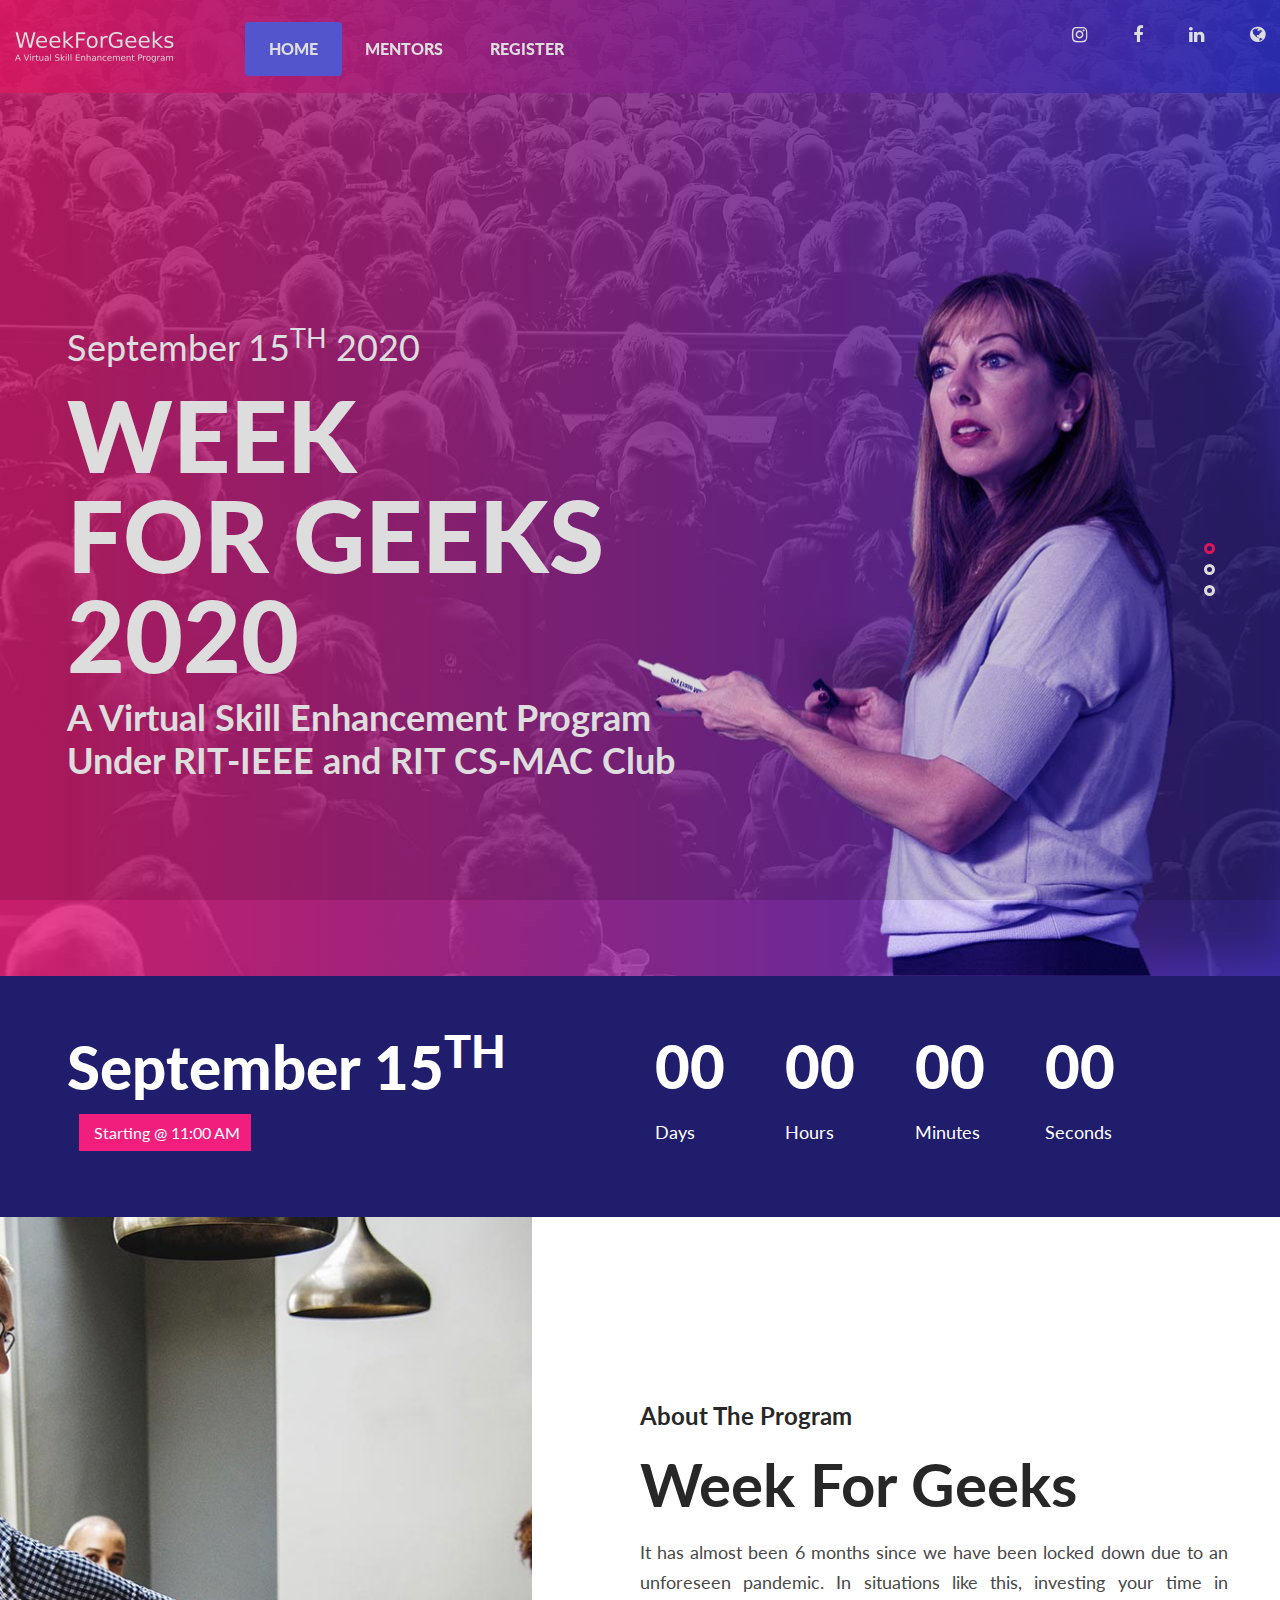
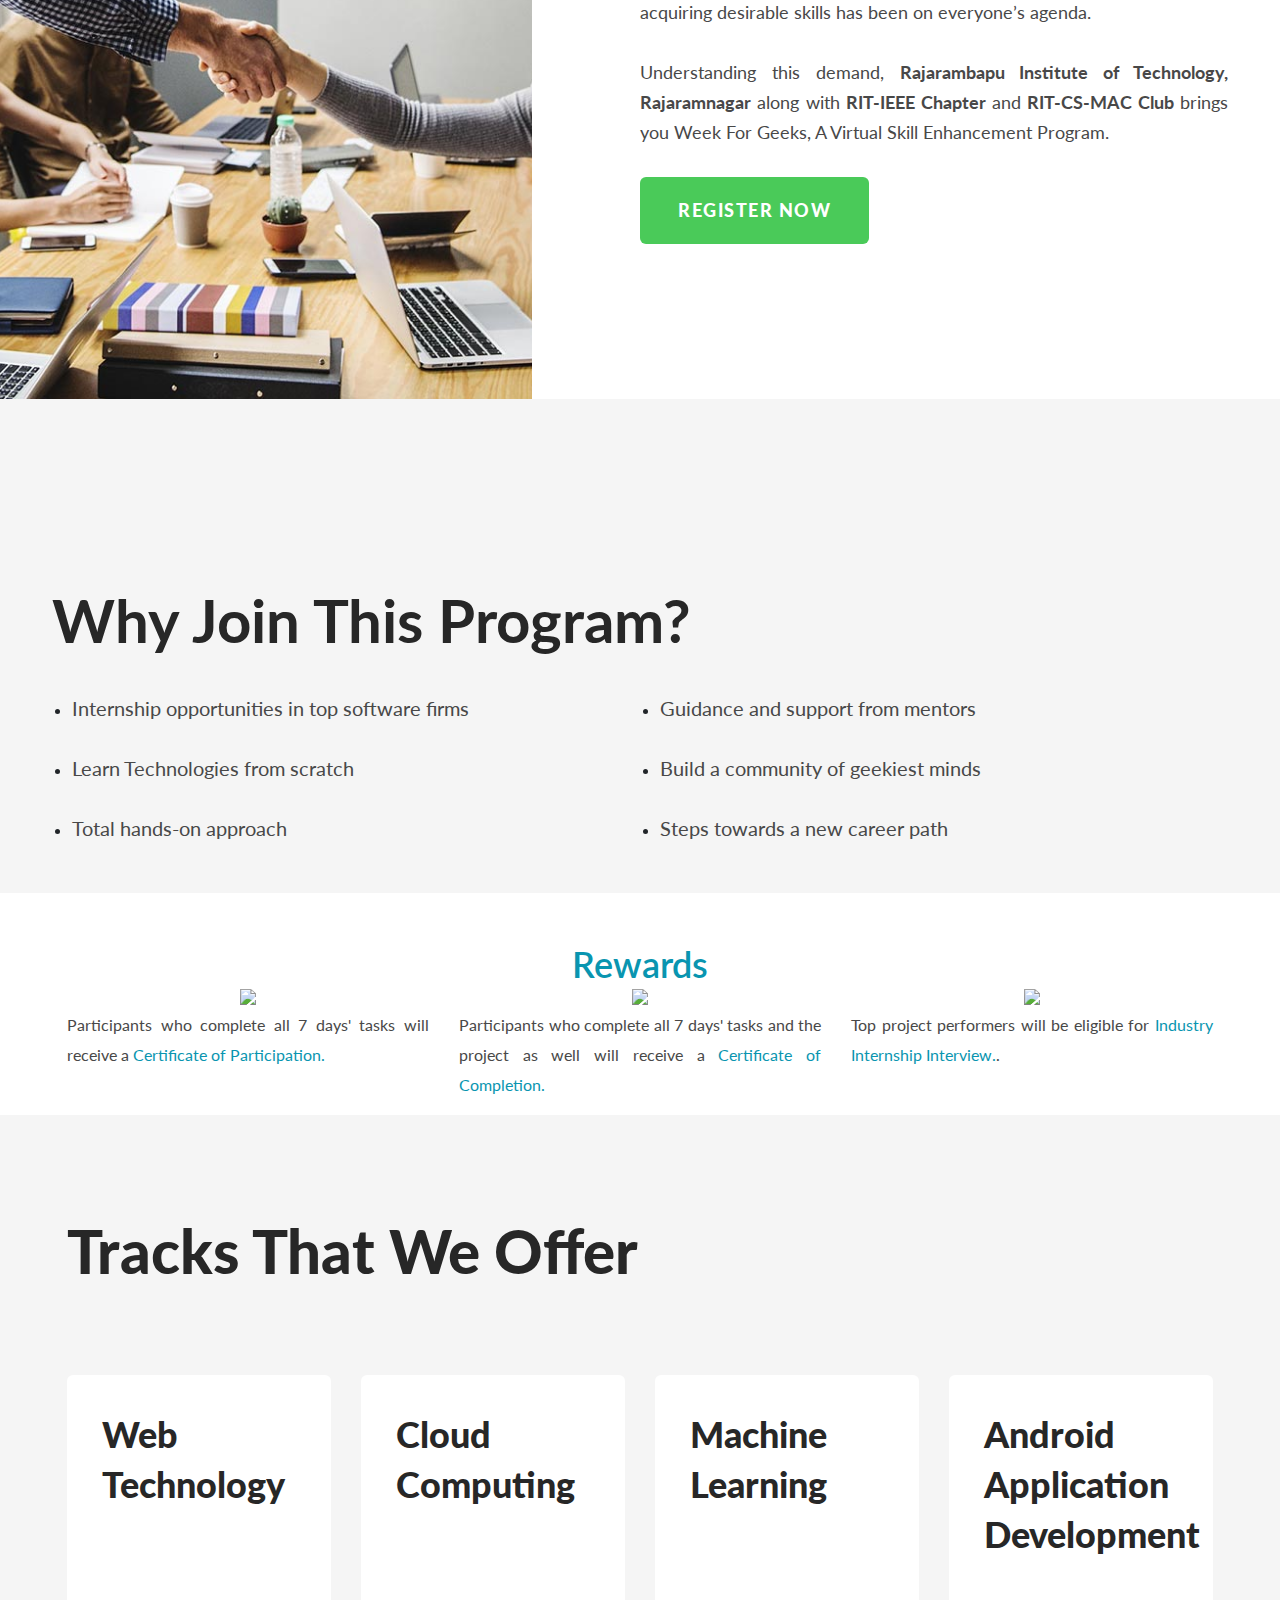
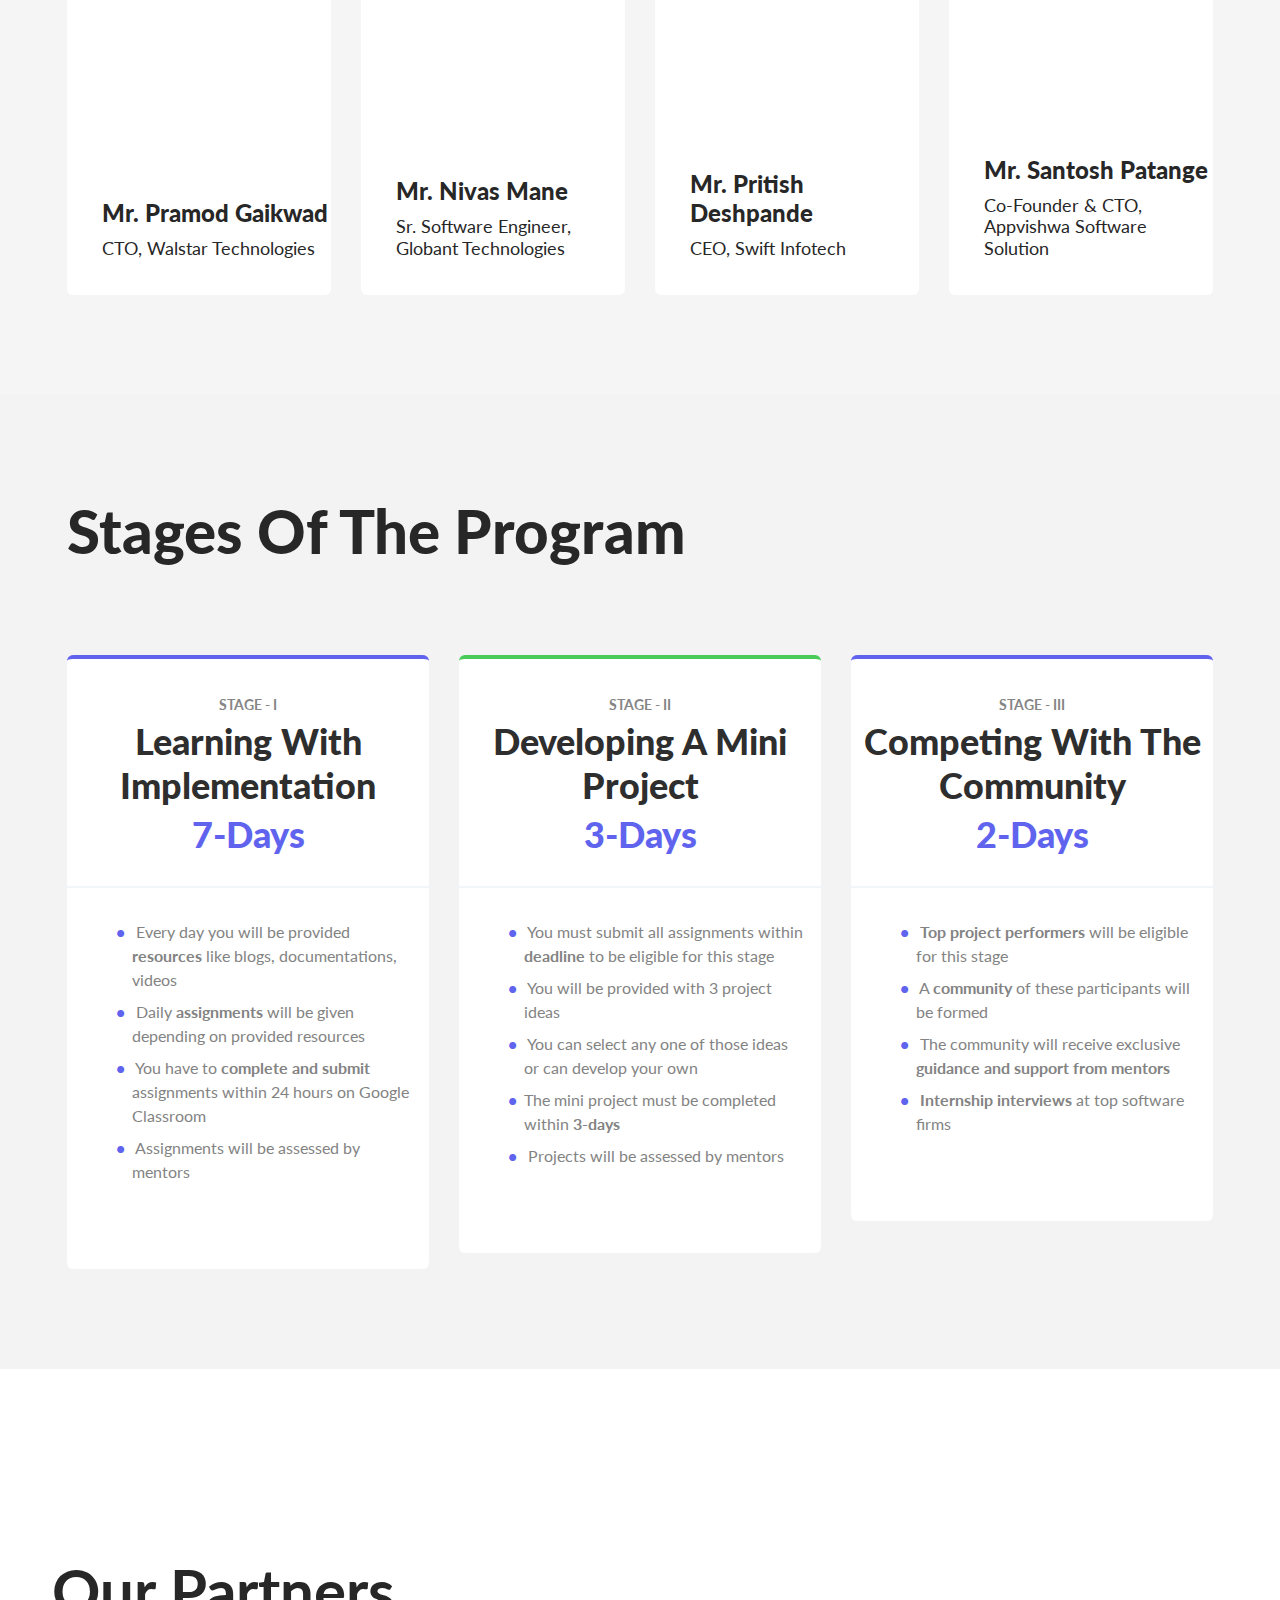
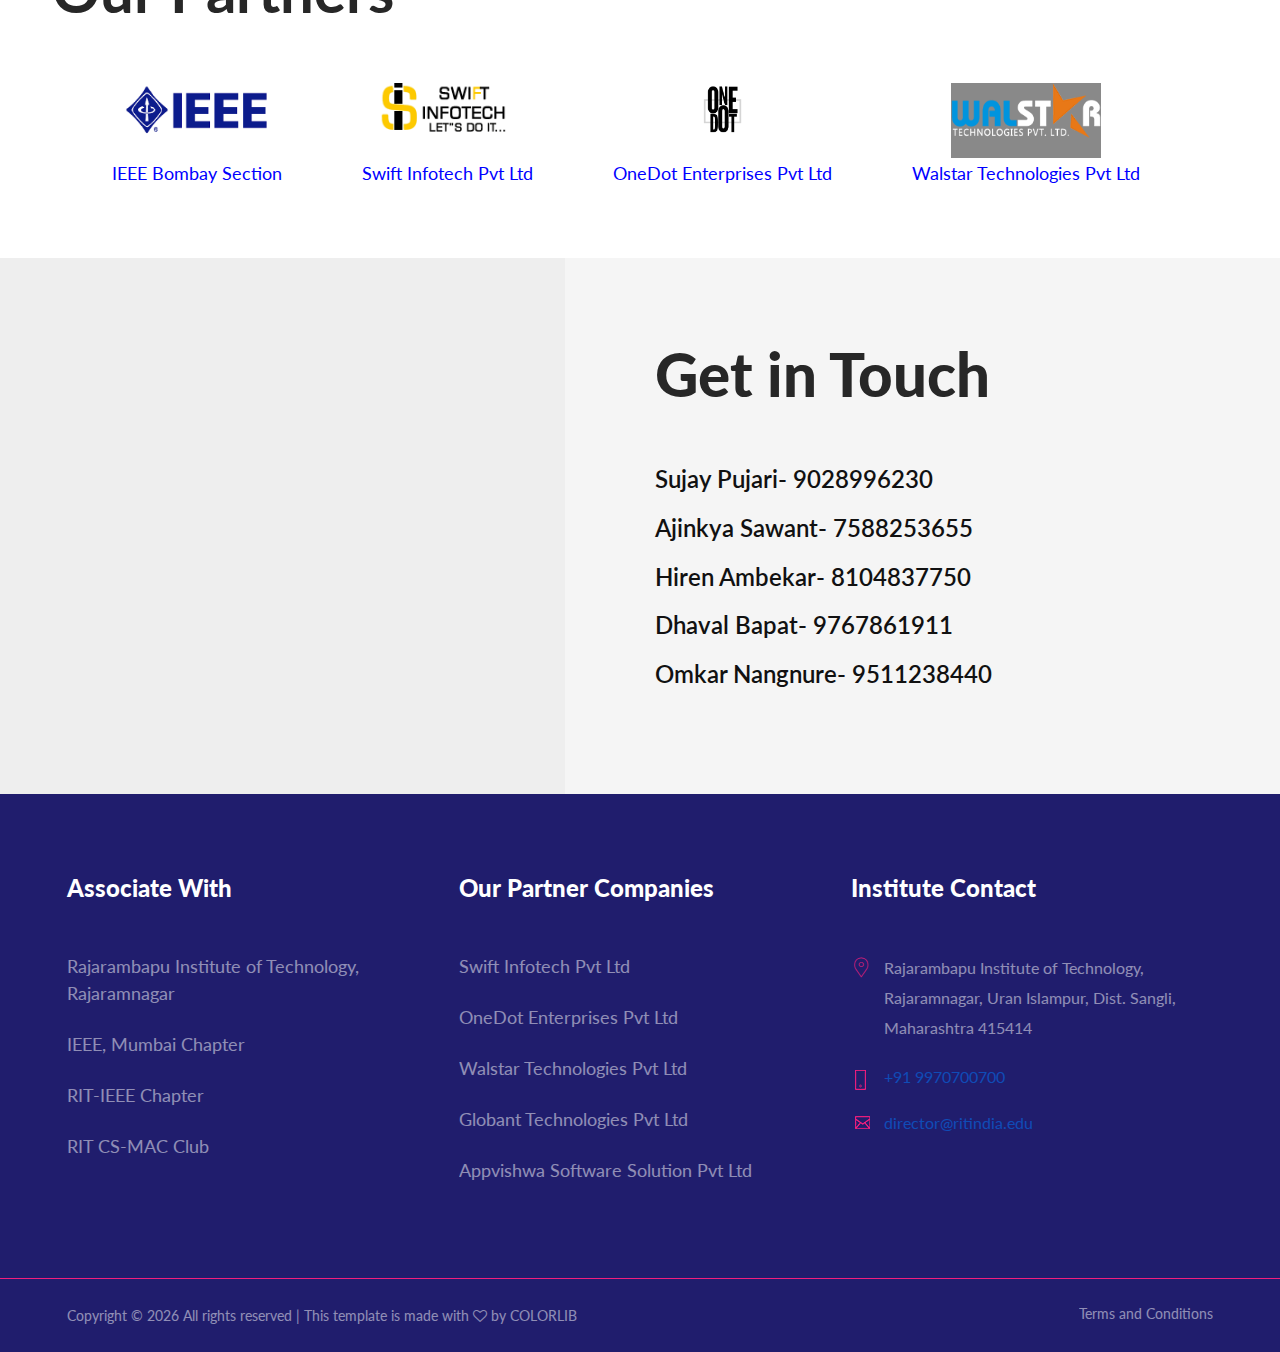
==== commit 60661698: "form readded" ====
--- a/index.html
+++ b/index.html
@@ -49,12 +49,15 @@
                                 </nav>
                             </div>
                             <div class="top-social">
-                                <a href="#"><i class="fa fa-pinterest"></i></a>
-                                <a href="#"><i class="fa fa-facebook"></i></a>
-                                <a href="#"><i class="fa fa-twitter"></i></a>
-                                <a href="#"><i class="fa fa-dribbble"></i></a>
-                                <a href="#"><i class="fa fa-behance"></i></a>
-                                <a href="#" class="search-btn search-trigger"><i class="fa fa-search"></i></a>
+                                <a href="https://www.instagram.com/ritindiaedu/" target="_blank"><i
+                                        class="fa fa-instagram"></i></a>
+                                <a href="https://www.facebook.com/riteduindia/" target="_blank"><i
+                                        class="fa fa-facebook"></i></a>
+                                <a href="https://www.linkedin.com/school/rajarambapu-institute-of-technology-rajaramnagar-sakharale/"
+                                    target="_blank"><i class="fa fa-linkedin"></i></a>
+                                <a href="https://www.ritindia.edu/"><i class="fa fa-globe" target="_blank"></i></a>
+                                <!-- <a href="#"><i class="fa fa-behance"></i></a>
+                                <a href="#" class="search-btn search-trigger"><i class="fa fa-search"></i></a> -->
                             </div>
                         </div>
                         <div id="mobile-menu-wrap"></div>
@@ -168,8 +171,8 @@
             <div class="row">
                 <div class="col-lg-6">
                     <div class="event-name">
-                        <h2>Next Event</h2>
-                        <h4>September 15<sup>TH</sup>, 2020 <span>Starting @ 11:00 AM</span></h4>
+                        <h2>September 15<sup>TH</sup></h2>
+                        <h4><span>Starting @ 11:00 AM</span></h4>
                     </div>
                 </div>
                 <div class="col-lg-6">
@@ -246,37 +249,36 @@
             }
         }
     </style>
-    <section class="workshop-section">
-
+    <section class="workshop-section" style="background:#f5f5f5;">
         <div class="container">
             <div class="row">
                 <div class="col-12">
-                    <div class="workshop-text">
+                    <div class="workshop-text" style="background:#f5f5f5;">
                         <h2>Why Join This Program?</h2>
 
                         <!-- <div class="table-features"> -->
-                            <ul class="why-join">
-                                <li>
-                                    <p>Internship opportunities in top software firms</p>
-                                </li>
-                                <li>
-                                    <p>Learn Technologies from scratch</p>
-                                </li>
-                                <li>
-                                    <p>Total hands-on approach</p>
-                                </li>
-                            </ul>
-                            <ul class=" why-join">
-                                <li>
-                                    <p>Guidance and support from mentors </p>
-                                </li>
-                                <li>
-                                    <p>Build a community of geekiest minds</p>
-                                </li>
-                                <li>
-                                    <p>Steps towards a new career path</p>
-                                </li>
-                            </ul>
+                        <ul class="why-join">
+                            <li>
+                                <p>Internship opportunities in top software firms</p>
+                            </li>
+                            <li>
+                                <p>Learn Technologies from scratch</p>
+                            </li>
+                            <li>
+                                <p>Total hands-on approach</p>
+                            </li>
+                        </ul>
+                        <ul class=" why-join">
+                            <li>
+                                <p>Guidance and support from mentors </p>
+                            </li>
+                            <li>
+                                <p>Build a community of geekiest minds</p>
+                            </li>
+                            <li>
+                                <p>Steps towards a new career path</p>
+                            </li>
+                        </ul>
                         <!-- </div> -->
                     </div>
                 </div>
@@ -327,7 +329,7 @@
     </section>
 
     <!-- Speak About Section Begin -->
-    <section class="speak-about spad">
+    <section class="speak-about spad" style="backgroung: #ffffff;">
         <div class="container">
             <div class="row">
                 <div class="col-lg-12">
@@ -503,12 +505,12 @@
                         <div class="table-features">
                             <ul>
                                 <li> You must submit all assignments within
-                                    deadline
+                                    <b>deadline</b>
                                     to be eligible for this stage</li>
                                 <li> You will be provided with 3 project ideas</li>
                                 <li> You can select any one of those ideas or can
                                     develop your own</li>
-                                <li>The mini project must be completed within 3-days</li>
+                                <li>The mini project must be completed within <b> 3-days</b></li>
                                 <li> Projects will be assessed by mentors</li>
                                 <!-- <li><img src="img/check.png" alt=""> Networking Database</li>
                                     <li><img src="img/close.png" alt=""> After Party</li>
@@ -527,10 +529,10 @@
                         </div>
                         <div class="table-features">
                             <ul>
-                                <li> Top project performers will be eligible for this stage</li>
-                                <li> A community of these participants will be formed</li>
-                                <li> The community will receive exclusive guidance and support from mentors</li>
-                                <li> Internship interviews at top software firms</li>
+                                <li> <b>Top project performers</b> will be eligible for this stage</li>
+                                <li> A <b>community</b> of these participants will be formed</li>
+                                <li> The community will receive exclusive <b>guidance and support from mentors</b></li>
+                                <li> <b>Internship interviews</b> at top software firms</li>
                                 <!-- <li><img src="img/check.png" alt=""> Access to workshops</li>
                                     <li><img src="img/check.png" alt=""> Access to investors and mentors</li>
                                     <li><img src="img/check.png" alt=""> Networking Database</li>
@@ -546,6 +548,76 @@
     </section>
 
     <!-- Tickets Price Area End -->
+
+    <!-- Partner Companies Start  -->
+
+    <section class="workshop-section">
+
+        <div class="container">
+            <div class="row">
+                <div class="col-12">
+                    <div class="workshop-text">
+                        <h2>Our Partners </h2>
+
+                        <style scoped>
+                            .tlinks {
+                                padding-left: 20px;
+                                text-align: center;
+                            }
+
+                            .tlinks li {
+                                list-style: none;
+                                float: left;
+                                margin: 20px;
+                                padding: 20px;
+                            }
+
+
+                            .tlinks a {
+                                color: blue;
+                            }
+
+                            .tlinks img {
+                                padding-bottom: 20px;
+                                max-width: 150px;
+                                height: 75px;
+                            }
+                        </style>
+                        <div class="tlinks" style="text-align: center;">
+                            <ul>
+                                <li>
+                                    <img src="img/companies/ieee.png" alt="">
+                                    <p><a href="https://ieeebombay.org/" target="_blank"> IEEE Bombay Section </a>
+                                    </p>
+                                </li>
+                                <li>
+                                    <img src="img/companies/swiftindu.png" alt="">
+                                    <p><a href="http://swiftinfotech.co.in/" target="_blank"> Swift Infotech Pvt Ltd</a>
+                                    </p>
+                                </li>
+                                <li>
+                                    <img src="img/companies/onedot.png" alt="">
+                                    <p><a href="https://www.onedotenterprises.in/" target="_blank"> OneDot Enterprises
+                                            Pvt Ltd</a>
+                                    </p>
+                                </li>
+                                <li>
+                                    <img src="img/companies/Walstar.png" alt="" style="background:#898989;">
+                                    <p><a href="https://www.walstartechnologies.com/" target="_blank"> Walstar
+                                            Technologies Pvt Ltd</a>
+                                    </p>
+                                </li>
+                            </ul>
+                        </div>
+                    </div>
+                </div>
+            </div>
+        </div>
+        <!-- <div class="workshop-img set-bg" data-setbg="img/workshop.jpg"></div> -->
+    </section>
+
+    <!-- Partner Companies End -->
+
 
     <!-- Subscribe Form Begin -->
     <!-- <section class="subscribe-form set-bg spad" data-setbg="img/subs-bg.jpg">
@@ -571,12 +643,33 @@
     </section> -->
     <!-- Subscribe Form End -->
 
-    <section class="contact-section">
+    <section class="contact-section" style="background: #f5f5f5;">
         <div class="container">
             <div class="row">
                 <div class="col-lg-6 offset-lg-6">
                     <div class="contact-details">
                         <h2>Get in Touch</h2>
+
+                        <style scoped>
+                            .contact-details h4 {
+                                padding-bottom: 20px;
+                            }
+                        </style>
+                        <h4>
+                            Sujay Pujari- 9028996230
+                        </h4>
+                        <h4>
+                            Ajinkya Sawant- 7588253655
+                        </h4>
+                        <h4>
+                            Hiren Ambekar- 8104837750
+                        </h4>
+                        <h4>
+                            Dhaval Bapat- 9767861911
+                        </h4>
+                        <h4>
+                            Omkar Nangnure- 9511238440
+                        </h4>
 
                         <!-- <div class="contact-form">
                             <form action="#">
@@ -624,7 +717,7 @@
             <div class="row pb-70">
                 <div class="col-lg-4 col-md-6">
                     <div class="company-widget">
-                        <h4>Institutes</h4>
+                        <h4>Associate With</h4>
                         <ul>
                             <li>Rajarambapu Institute of Technology, Rajaramnagar</li>
                             <li>IEEE, Mumbai Chapter</li>
@@ -635,12 +728,14 @@
                 </div>
                 <div class="col-lg-4 col-md-6">
                     <div class="event-widget">
-                        <h4>Companies</h4>
+                        <h4>Our Partner Companies</h4>
                         <ul>
-                            <li>Walstar Technologies</li>
+                            <li>Swift Infotech Pvt Ltd</li>
+                            <li>OneDot Enterprises Pvt Ltd</li>
+                            <li>Walstar Technologies Pvt Ltd</li>
                             <li>Globant Technologies Pvt Ltd</li>
-                            <li>Swift Infotech</li>
                             <li>Appvishwa Software Solution Pvt Ltd</li>
+
                         </ul>
                     </div>
                 </div>
@@ -659,9 +754,12 @@
                     <div class="contact-widget">
                         <h4>Institute Contact</h4>
                         <ul>
-                            <li><i class="flaticon-placeholder-3"></i> <span>Rajarambapu Institute of Technology, Rajaramnagar, Uran Islampur, Dist. Sangli, Maharashtra 415414</span></li>
-                            <li><img src="img/phone.png" alt=""> <span><a href="tel:+919970700700">+91 9970700700</a></span></li>
-                            <li><img src="img/envelop.png" alt=""> <span><a href="mailto:director@ritindia.edu">director@ritindia.edu</a></span></li>
+                            <li><i class="flaticon-placeholder-3"></i> <span>Rajarambapu Institute of Technology,
+                                    Rajaramnagar, Uran Islampur, Dist. Sangli, Maharashtra 415414</span></li>
+                            <li><img src="img/phone.png" alt=""> <span><a href="tel:+919970700700">+91
+                                        9970700700</a></span></li>
+                            <li><img src="img/envelop.png" alt=""> <span><a
+                                        href="mailto:director@ritindia.edu">director@ritindia.edu</a></span></li>
                         </ul>
                     </div>
                 </div>
@@ -706,4 +804,4 @@
     <script src="js/main.js"></script>
 </body>
 
-</html>
+</html>--- a/css/style.css
+++ b/css/style.css
@@ -60,6 +60,8 @@
 	font-weight: 400;
 	line-height: 30px;
 	margin: 0 0 15px 0;
+	text-align: justify;
+  	text-justify: inter-word;
 }
 
 img {
@@ -678,6 +680,7 @@
 	-webkit-transition: 0.3s;
 	transition: 0.3s;
 	border-radius: 6px;
+	overflow: hidden;
 }
 
 .speak-text:after {
@@ -1054,6 +1057,7 @@
 
 .speaker-section.speaker-all {
 	padding-bottom: 10px;
+	background: #f5f5f5;
 }
 
 .speaker-section.speaker-all .speakers-about {
@@ -1991,7 +1995,7 @@
 		font-size: 48px;
 	}
 	.hero-items .single-hero-item {
-		height: auto;
+		height: 650;
 		padding: 200px 0 150px;
 	}
 	.hero-items .single-hero-item h1 {
@@ -2007,6 +2011,7 @@
 		height: 500px;
 	}
 	.workshop-text {
+		padding: 30px;
 		padding-top: 100px;
 	}
 	.event-counter .countdown-timer .cd-item {
@@ -2160,3 +2165,11 @@
 		margin-bottom: 10px;
 	}
 }
+.tickets-table .table-features ul li::before {
+	content: "\2022";
+	color: #6063ed;
+	font-weight: bold;
+	display: inline-block;
+	width: 1em;
+	margin-left: -1em;
+}
